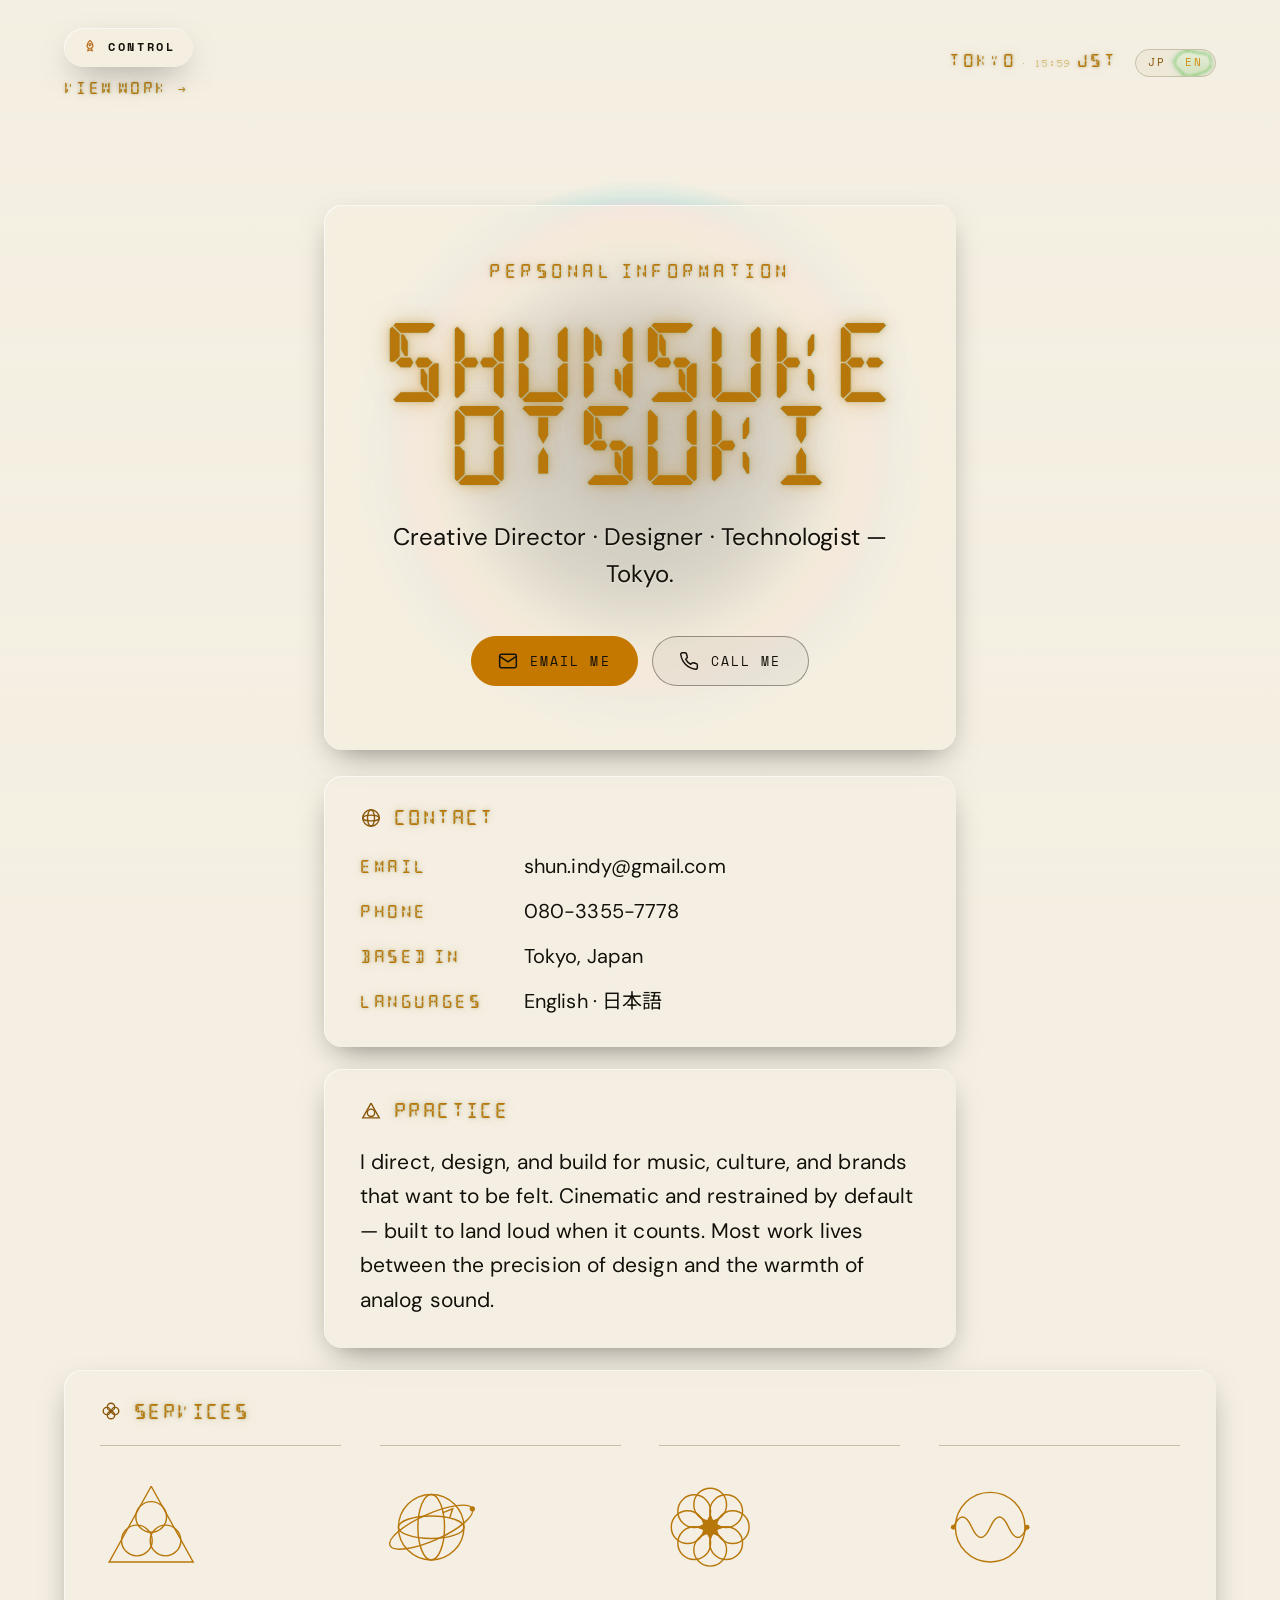
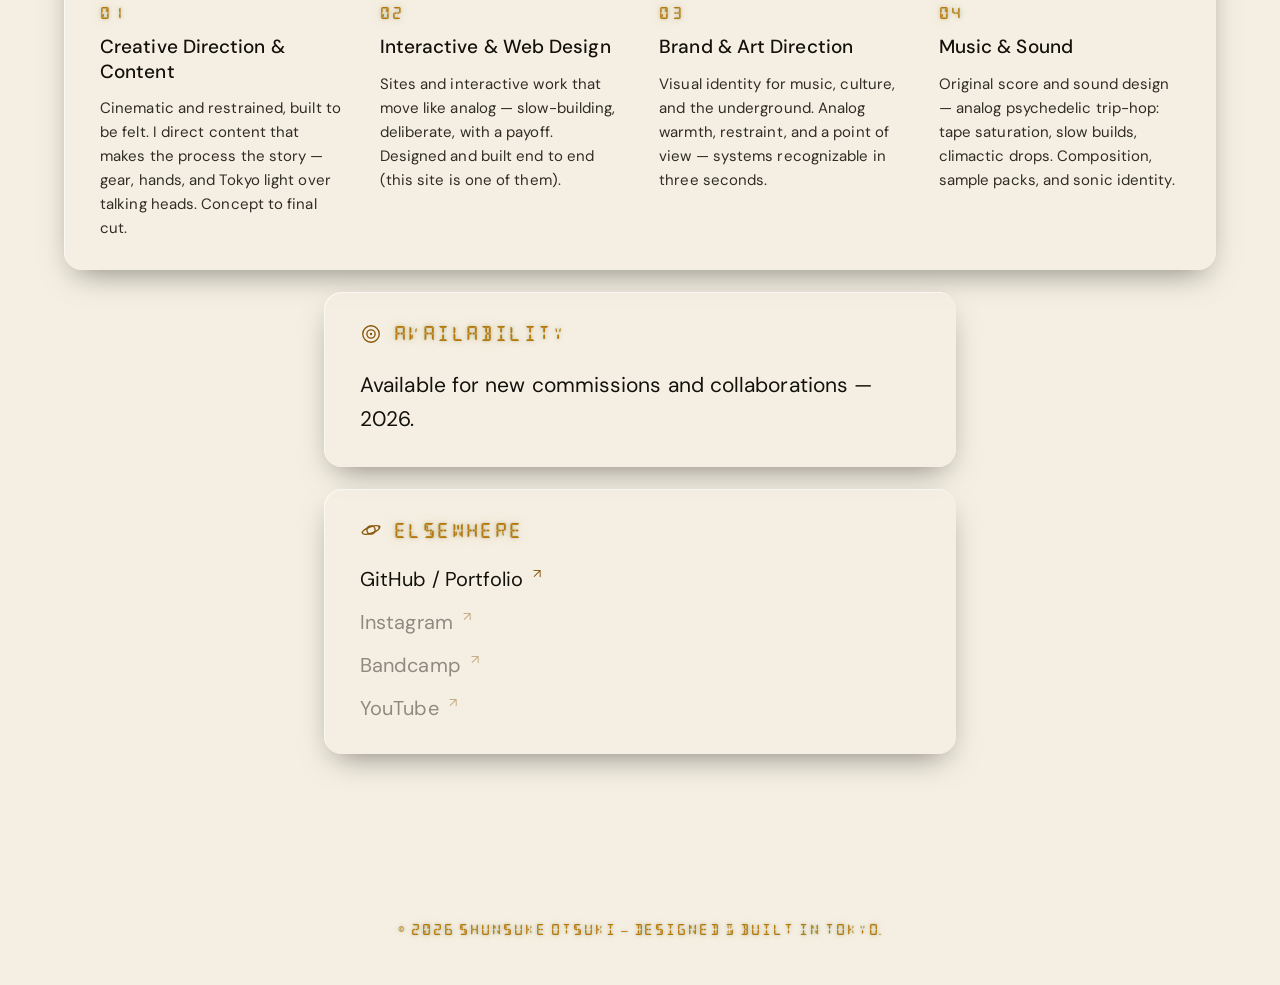
==== index.html @ 9e51c2c1 "Phase 2: CONTROL mode — spaceship cockpit at /control.html The CONTROL buttons go live. Home click w" ====
<!doctype html>
<html lang="en">
<head>
  <meta charset="utf-8" />
  <meta name="viewport" content="width=device-width, initial-scale=1, viewport-fit=cover" />
  <meta name="color-scheme" content="dark" />
  <title>Shunsuke Otsuki — Creative Director · Designer · Technologist</title>
  <meta name="description" content="Shunsuke Otsuki — Tokyo-based creative director, designer, technologist. Design, motion, and sound, made to feel analog." />

  <link rel="icon" href="data:image/svg+xml;utf8,<svg xmlns='http://www.w3.org/2000/svg' viewBox='0 0 32 32'><rect width='32' height='32' rx='6' fill='%230d0b07'/><circle cx='16' cy='16' r='6' fill='%23ffb01f'/></svg>" />
  <link rel="preconnect" href="https://fonts.googleapis.com" />
  <link rel="preconnect" href="https://fonts.gstatic.com" crossorigin />
  <link href="https://fonts.googleapis.com/css2?family=Archivo+Black&family=DM+Sans:wght@400;500&family=Noto+Sans+JP:wght@400;500;700&family=Space+Mono:wght@400;700&display=swap" rel="stylesheet" />

  <link rel="stylesheet" href="css/style.css?v=2026061203" />
  <link rel="stylesheet" href="css/info.css?v=2026061203" />

  <script>
    (function () {
      try {
        var saved = localStorage.getItem("portfolio-theme");
        var theme = saved || (window.matchMedia("(prefers-color-scheme: light)").matches ? "light" : "dark");
        document.documentElement.setAttribute("data-theme", theme);
      } catch (e) {
        document.documentElement.setAttribute("data-theme", "dark");
      }
    })();
  </script>
</head>
<body class="info-page">

  <!-- Looping background video. Muted + playsinline + autoplay so iOS
       Safari runs it. preload=metadata so the page paints fast and the
       video streams in. Dark/light scrim is applied via CSS overlay. -->
  <video class="info-bg-video" autoplay loop muted playsinline preload="metadata" aria-hidden="true">
    <source src="assets/video/hj-bg.mp4?v=20260610b" type="video/mp4" />
  </video>
  <div class="info-bg-scrim" aria-hidden="true"></div>
  <div class="info-bg-lens"  aria-hidden="true"></div>
  <div class="info-flash"    aria-hidden="true"></div>

  <a class="skip-link" href="#info-main">Skip to content</a>

  <header class="info-header">
    <div class="info-header__left">
      <a class="control-btn glass is-lit" href="control.html" id="control-launch" aria-label="Enter control mode">
        <svg class="control-btn__glyph" viewBox="0 0 24 24" fill="none" stroke="currentColor" stroke-width="1.6" stroke-linecap="round" stroke-linejoin="round" aria-hidden="true">
          <path d="M12 2c3 2.5 4.5 6 4.5 9.5L14 14h-4l-2.5-2.5C7.5 8 9 4.5 12 2Z"/>
          <circle cx="12" cy="8.5" r="1.6"/>
          <path d="M9.5 14l-1 4 3.5-2 3.5 2-1-4"/>
        </svg>
        <span class="control-btn__label">Control</span>
      </a>
      <a href="work.html" class="info-back" aria-label="View work">
        <span data-bind="infoWorkLabel">View Work</span>
        <span aria-hidden="true">→</span>
      </a>
    </div>
    <div class="info-header__right">
      <span class="info-meta"><span class="info-meta__city">TOKYO</span> · <time class="info-meta__clock jst-clock">—</time> JST</span>
      <div class="lang-toggle" role="group" aria-label="Switch site language" data-state="en">
        <span class="lang-toggle__indicator" aria-hidden="true"></span>
        <button type="button" class="lang-toggle__btn" data-lang="ja" aria-pressed="false">
          <span data-bind="langLabelJP">JP</span>
        </button>
        <button type="button" class="lang-toggle__btn" data-lang="en" aria-pressed="true">
          <span data-bind="langLabelEN">EN</span>
        </button>
      </div>
    </div>
  </header>

  <!-- Liquid SVG filter for the language toggle indicator (hidden, definition only). -->
  <svg class="svg-defs" aria-hidden="true" focusable="false" width="0" height="0">
    <defs>
      <filter id="liquid-toggle" x="-10%" y="-10%" width="120%" height="120%" color-interpolation-filters="sRGB">
        <feTurbulence type="fractalNoise" baseFrequency="0.05 0.05" numOctaves="1" seed="1" result="t" />
        <feGaussianBlur in="t" stdDeviation="2" result="bt" />
        <feDisplacementMap in="SourceGraphic" in2="bt" scale="14" xChannelSelector="R" yChannelSelector="B" result="d" />
        <feGaussianBlur in="d" stdDeviation="1.2" />
      </filter>
    </defs>
  </svg>

  <main id="info-main" class="info-main">

    <section class="info-hero glass is-lit">
      <p class="info-eyebrow" data-bind="infoEyebrow">Personal Information</p>
      <h1 class="info-name">Shunsuke Otsuki</h1>
      <p class="info-tagline" data-bind="infoTagline">Creative Director · Designer · Technologist — Tokyo.</p>

      <!-- Direct-action CTAs. mailto: opens default mail app, tel: opens
           the phone dialer on iOS/Android and FaceTime/Handoff on Mac. -->
      <div class="info-cta-row">
        <a class="info-cta info-cta--primary" href="mailto:shun.indy@gmail.com">
          <span class="info-cta__icon" aria-hidden="true">
            <svg viewBox="0 0 24 24" fill="none" stroke="currentColor" stroke-width="1.8" stroke-linecap="round" stroke-linejoin="round" width="20" height="20">
              <rect x="2" y="4" width="20" height="16" rx="2"/>
              <path d="m3 7 9 6 9-6"/>
            </svg>
          </span>
          <span class="info-cta__label" data-bind="infoEmailCta">Email Me</span>
        </a>
        <a class="info-cta info-cta--secondary" href="tel:+818033557778">
          <span class="info-cta__icon" aria-hidden="true">
            <svg viewBox="0 0 24 24" fill="none" stroke="currentColor" stroke-width="1.8" stroke-linecap="round" stroke-linejoin="round" width="20" height="20">
              <path d="M22 16.92v3a2 2 0 0 1-2.18 2 19.79 19.79 0 0 1-8.63-3.07 19.5 19.5 0 0 1-6-6 19.79 19.79 0 0 1-3.07-8.67A2 2 0 0 1 4.11 2h3a2 2 0 0 1 2 1.72 12.84 12.84 0 0 0 .7 2.81 2 2 0 0 1-.45 2.11L8.09 9.91a16 16 0 0 0 6 6l1.27-1.27a2 2 0 0 1 2.11-.45 12.84 12.84 0 0 0 2.81.7A2 2 0 0 1 22 16.92z"/>
            </svg>
          </span>
          <span class="info-cta__label" data-bind="infoCallCta">Call Me</span>
        </a>
      </div>
    </section>

    <section class="info-block info-block--contact glass--flat reveal">
      <p class="info-block__label">
        <svg class="mini-logo" viewBox="0 0 24 24" fill="none" stroke="currentColor" stroke-width="1.5" aria-hidden="true">
          <circle class="draw" style="--d:0" cx="12" cy="12" r="9" pathLength="1"/>
          <ellipse class="draw" style="--d:1" cx="12" cy="12" rx="3.8" ry="9" pathLength="1"/>
          <ellipse class="draw" style="--d:2" cx="12" cy="12" rx="9" ry="3.2" pathLength="1"/>
        </svg>
        <span data-bind="infoLabelContact">Contact</span>
      </p>
      <ul class="info-list">
        <li>
          <span class="info-list__key" data-bind="infoKeyEmail">Email</span>
          <a class="info-list__val info-list__val--link" href="mailto:shun.indy@gmail.com">shun.indy@gmail.com</a>
        </li>
        <li>
          <span class="info-list__key" data-bind="infoKeyPhone">Phone</span>
          <a class="info-list__val info-list__val--link" href="tel:+818033557778">080-3355-7778</a>
        </li>
        <li>
          <span class="info-list__key" data-bind="infoKeyBased">Based in</span>
          <span class="info-list__val" data-bind="infoValBased">Tokyo, Japan</span>
        </li>
        <li>
          <span class="info-list__key" data-bind="infoKeyLanguages">Languages</span>
          <span class="info-list__val" data-bind="infoValLanguages">English · 日本語</span>
        </li>
      </ul>
    </section>

    <section class="info-block glass--flat reveal">
      <p class="info-block__label">
        <svg class="mini-logo" viewBox="0 0 24 24" fill="none" stroke="currentColor" stroke-width="1.5" aria-hidden="true">
          <path class="draw" style="--d:0" d="M12 3.5 21 19.5 3 19.5 Z" pathLength="1"/>
          <circle class="draw" style="--d:1" cx="12" cy="14" r="4" pathLength="1"/>
        </svg>
        <span data-bind="infoLabelPractice">Practice</span>
      </p>
      <p class="info-prose" data-bind="infoPractice">
        I direct, design, and build for music, culture, and brands that want to be felt.
        Cinematic and restrained by default — built to land loud when it counts.
        Most work lives between the precision of design and the warmth of analog sound.
      </p>
    </section>

    <!-- Services — borndigital.be-style 4-up: each capability column carries
         a thin line-art logo that draws itself in on scroll, then keeps a
         slow ambient motion (transform-only, compositor cheap). -->
    <section class="info-block info-block--caps glass--flat reveal">
      <p class="info-block__label">
        <svg class="mini-logo" viewBox="0 0 24 24" fill="none" stroke="currentColor" stroke-width="1.5" aria-hidden="true">
          <circle class="draw" style="--d:0" cx="12" cy="7.5"  r="4" pathLength="1"/>
          <circle class="draw" style="--d:1" cx="16.5" cy="12" r="4" pathLength="1"/>
          <circle class="draw" style="--d:2" cx="12" cy="16.5" r="4" pathLength="1"/>
          <circle class="draw" style="--d:3" cx="7.5" cy="12"  r="4" pathLength="1"/>
        </svg>
        <span data-bind="infoLabelServices">Services</span>
      </p>

      <ul class="info-caps">

        <!-- 01 — Creative Direction & Content · "Strategy" mark:
             three overlapping circles inside a triangle -->
        <li class="info-cap reveal">
          <svg class="cap-logo" viewBox="0 0 100 100" fill="none" stroke="currentColor" stroke-width="1.4" aria-hidden="true">
            <g class="cap-logo__spin cap-logo__spin--cluster">
              <circle class="draw" style="--d:0" cx="50" cy="40" r="15" pathLength="1"/>
              <circle class="draw" style="--d:1" cx="36" cy="63" r="15" pathLength="1"/>
              <circle class="draw" style="--d:2" cx="64" cy="63" r="15" pathLength="1"/>
            </g>
            <path class="draw" style="--d:3" d="M50 10 91 84 9 84 Z" pathLength="1"/>
          </svg>
          <span class="info-cap__num">01</span>
          <h2 class="info-cap__title" data-cap="0" data-cap-field="title">Creative Direction &amp; Content</h2>
          <p class="info-cap__note" data-cap="0" data-cap-field="note">Cinematic and restrained, built to be felt. I direct content that makes the process the story — gear, hands, and Tokyo light over talking heads. Concept to final cut.</p>
        </li>

        <!-- 02 — Interactive & Web Design · "Technology" mark:
             wireframe globe with a tilted orbit + satellite dot -->
        <li class="info-cap reveal">
          <svg class="cap-logo" viewBox="0 0 100 100" fill="none" stroke="currentColor" stroke-width="1.4" aria-hidden="true">
            <circle  class="draw" style="--d:0" cx="50" cy="50" r="32" pathLength="1"/>
            <ellipse class="draw" style="--d:1" cx="50" cy="50" rx="13" ry="32" pathLength="1"/>
            <ellipse class="draw" style="--d:2" cx="50" cy="50" rx="32" ry="11" pathLength="1"/>
            <g class="cap-logo__spin cap-logo__spin--orbit">
              <ellipse class="draw" style="--d:3" cx="50" cy="50" rx="44" ry="13" transform="rotate(-24 50 50)" pathLength="1"/>
              <circle class="cap-logo__dot" cx="90.2" cy="32.1" r="2.6" fill="currentColor" stroke="none"/>
            </g>
            <path class="draw" style="--d:4" d="M61 36l10-4-3 9" pathLength="1"/>
          </svg>
          <span class="info-cap__num">02</span>
          <h2 class="info-cap__title" data-cap="1" data-cap-field="title">Interactive &amp; Web Design</h2>
          <p class="info-cap__note" data-cap="1" data-cap-field="note">Sites and interactive work that move like analog — slow-building, deliberate, with a payoff. Designed and built end to end (this site is one of them).</p>
        </li>

        <!-- 03 — Brand & Art Direction · "Design" mark:
             eight-circle flower with a filled eight-point star core -->
        <li class="info-cap reveal">
          <svg class="cap-logo" viewBox="0 0 100 100" fill="none" stroke="currentColor" stroke-width="1.4" aria-hidden="true">
            <circle class="draw" style="--d:0" cx="72"   cy="50"   r="16" pathLength="1"/>
            <circle class="draw" style="--d:1" cx="65.6" cy="65.6" r="16" pathLength="1"/>
            <circle class="draw" style="--d:2" cx="50"   cy="72"   r="16" pathLength="1"/>
            <circle class="draw" style="--d:3" cx="34.4" cy="65.6" r="16" pathLength="1"/>
            <circle class="draw" style="--d:4" cx="28"   cy="50"   r="16" pathLength="1"/>
            <circle class="draw" style="--d:5" cx="34.4" cy="34.4" r="16" pathLength="1"/>
            <circle class="draw" style="--d:6" cx="50"   cy="28"   r="16" pathLength="1"/>
            <circle class="draw" style="--d:7" cx="65.6" cy="34.4" r="16" pathLength="1"/>
            <g class="cap-logo__spin cap-logo__spin--star">
              <path class="cap-logo__star" fill="currentColor" stroke="none" d="M50 35 52.3 44.46 60.61 39.39 55.54 47.7 65 50 55.54 52.3 60.61 60.61 52.3 55.54 50 65 47.7 55.54 39.39 60.61 44.46 52.3 35 50 44.46 47.7 39.39 39.39 47.7 44.46 Z"/>
            </g>
          </svg>
          <span class="info-cap__num">03</span>
          <h2 class="info-cap__title" data-cap="2" data-cap-field="title">Brand &amp; Art Direction</h2>
          <p class="info-cap__note" data-cap="2" data-cap-field="note">Visual identity for music, culture, and the underground. Analog warmth, restraint, and a point of view — systems recognizable in three seconds.</p>
        </li>

        <!-- 04 — Music & Sound · companion mark in the same lineage:
             circle with a breathing sine wave through the middle -->
        <li class="info-cap reveal">
          <svg class="cap-logo" viewBox="0 0 100 100" fill="none" stroke="currentColor" stroke-width="1.4" aria-hidden="true">
            <circle class="draw" style="--d:0" cx="50" cy="50" r="34" pathLength="1"/>
            <g class="cap-logo__wave">
              <path class="draw" style="--d:1" d="M14 50q9-20 18 0t18 0 18 0 18 0" pathLength="1"/>
            </g>
            <circle class="cap-logo__dot" cx="14" cy="50" r="2.4" fill="currentColor" stroke="none"/>
            <circle class="cap-logo__dot" cx="86" cy="50" r="2.4" fill="currentColor" stroke="none"/>
          </svg>
          <span class="info-cap__num">04</span>
          <h2 class="info-cap__title" data-cap="3" data-cap-field="title">Music &amp; Sound</h2>
          <p class="info-cap__note" data-cap="3" data-cap-field="note">Original score and sound design — analog psychedelic trip-hop: tape saturation, slow builds, climactic drops. Composition, sample packs, and sonic identity.</p>
        </li>

      </ul>
    </section>

    <section class="info-block glass--flat reveal">
      <p class="info-block__label">
        <svg class="mini-logo" viewBox="0 0 24 24" fill="none" stroke="currentColor" stroke-width="1.5" aria-hidden="true">
          <circle class="draw" style="--d:0" cx="12" cy="12" r="9" pathLength="1"/>
          <circle class="draw" style="--d:1" cx="12" cy="12" r="4.5" pathLength="1"/>
          <circle cx="12" cy="12" r="1.3" fill="currentColor" stroke="none"/>
        </svg>
        <span data-bind="infoLabelAvailability">Availability</span>
      </p>
      <p class="info-prose" data-bind="infoAvailability">Available for new commissions and collaborations — 2026.</p>
    </section>

    <section class="info-block glass--flat reveal">
      <p class="info-block__label">
        <svg class="mini-logo" viewBox="0 0 24 24" fill="none" stroke="currentColor" stroke-width="1.5" aria-hidden="true">
          <circle class="draw" style="--d:0" cx="12" cy="12" r="4.5" pathLength="1"/>
          <ellipse class="draw" style="--d:1" cx="12" cy="12" rx="10" ry="3.5" transform="rotate(-20 12 12)" pathLength="1"/>
          <circle cx="21" cy="8.5" r="1.3" fill="currentColor" stroke="none"/>
        </svg>
        <span data-bind="infoLabelElsewhere">Elsewhere</span>
      </p>
      <ul class="info-links">
        <li><a href="https://shunindy9.github.io/lemon-king-library" target="_blank" rel="noopener noreferrer">GitHub / Portfolio</a></li>
        <li><a href="#" data-todo>Instagram</a></li>
        <li><a href="#" data-todo>Bandcamp</a></li>
        <li><a href="#" data-todo>YouTube</a></li>
      </ul>
    </section>

  </main>

  <footer class="info-footer">
    <p>© <span id="info-year">—</span> Shunsuke Otsuki — <span data-bind="credit">Designed &amp; built in Tokyo.</span></p>
  </footer>

  <script defer src="js/config.js?v=2026061203"></script>
  <script defer src="js/info.js?v=2026061203"></script>
</body>
</html>
---- css/style.css ----
/* ===========================================================================
 * Tokyo Analog — portfolio
 * Restraint is the flex. Warm, cinematic, quiet — alive in one place.
 * ======================================================================== */

/* ---------- Self-hosted display face ---------- */
/* Teleindicadores 1 — Spanish regional-train LED destination-board font
 * (5x7 dot matrix, public domain). Used only on the "board" UI layer:
 * clock, section indices, TOKYO/JST tags, scroll cue, footer monos.
 * `unicode-range` restricts it to Latin-1 so per-glyph fallback to Noto
 * Sans JP fires automatically on any Japanese character. */
@font-face {
  font-family: "Teleindicadores";
  src: url("../assets/fonts/Teleindicadores1.woff2") format("woff2"),
       url("../assets/fonts/Teleindicadores1.ttf")   format("truetype");
  font-weight: 400;
  font-style: normal;
  font-display: swap;
  unicode-range: U+0020-007E, U+00A0-00FF;
}

/* ---------- Tokens ---------- */
:root {
  --bg:        #0d0b07;
  --panel:     #16130c;
  --panel-2:   #1d190f;
  --hairline:  #2c2718;

  --text:      #efe6cf;
  --muted:     #8c8266;
  --muted-2:   #6c6450;

  /* Neon palette — repurposed warm tokens for the neon spectrum.
     The dark theme is the default; :root[data-theme="light"] below overrides
     the surface/text tokens. The neon accents stay the brand across themes. */
  --amber:     #39ff14;   /* neon green   (primary accent) */
  --burnt:     #00f0ff;   /* neon cyan    (RGB partner)    */
  --lemon:     #ff14d4;   /* neon magenta (RGB partner)    */
  --neon-red:  #ff003c;
  --green:     #39ff14;   /* status dot */

  --accent:        var(--amber);
  --accent-glow-1: rgba( 57, 255,  20, 0.75);   /* green */
  --accent-glow-2: rgba(  0, 240, 255, 0.45);   /* cyan  */
  --accent-glow-3: rgba(255,  20, 212, 0.35);   /* magenta */

  /* Sodium-vapor amber — the "quiet and loud" signature. Tokyo streetlight
   * at 3am. Used sparingly: JST clock, link hover, the single hero loud beat. */
  --accent-amber:      #ffb01f;
  --accent-amber-glow: rgba(255, 176, 31, 0.55);

  --font-display: "Archivo Black", "Noto Sans JP", "Helvetica Neue", Arial, sans-serif;
  --font-mono:    "Space Mono", ui-monospace, SFMono-Regular, Menlo, monospace;
  --font-body:    "DM Sans", "Noto Sans JP", -apple-system, BlinkMacSystemFont, "Segoe UI", sans-serif;
  --font-jp:      "Noto Sans JP", "Hiragino Kaku Gothic ProN", "Yu Gothic", sans-serif;

  /* LED-board font + idle (dim) palette. The "always-off" LED state. */
  --font-board:    "Teleindicadores", "Space Mono", "Noto Sans JP", ui-monospace, monospace;
  --board-dim:      rgba(239, 230, 207, 0.62);   /* --text @ ~62% — visible LED-off */
  --board-dim-glow: rgba(239, 230, 207, 0.28);

  --measure: 60ch;
  --pad-x: clamp(24px, 5.4vw, 64px);
  --pad-y: clamp(88px, 13vw, 176px);

  --ease-out:  cubic-bezier(0.2, 0.7, 0.1, 1);
  --ease-soft: cubic-bezier(0.33, 1, 0.68, 1);
  /* Anime snap — overshoot/bounce for the cockpit deck + control button. */
  --ease-snap: cubic-bezier(0.34, 1.56, 0.64, 1);

  /* ----- Analog Liquid Glass design language (Phase 1 upgrade) -----
   * Legibility-first: the tint alpha is the contrast guarantee; blur and
   * highlights are mood. Tune --glass-tint alpha 0.30–0.55 if a video
   * frame ever defeats the contrast target. */
  --ink:        #F2F5F8;                    /* off-white body copy        */
  --neo-amber:  #FFB35C;                    /* warm analog-bulb halo      */
  --neo-cyan:   #4FD6E0;                    /* CRT rim light              */
  --space:      #0A0E14;                    /* deep-space surface         */
  --glass-blur:      18px;
  --glass-tint:      rgba(8, 12, 18, 0.40);
  --glass-tint-flat: rgba(8, 12, 18, 0.55); /* no-blur fallback variant   */
  --glass-radius:    18px;
  --glass-highlight: rgba(255, 255, 255, 0.12);
}

/* ===========================================================================
 * LIGHT THEME — applied when <html data-theme="light">. The accent + neon
 * tokens stay; only surface, text, and hairline shift so the brand persists.
 * A deeper, more saturated green is swapped in for the CTA on light surfaces.
 * ======================================================================== */
:root[data-theme="light"] {
  --bg:        #f4efe2;
  --panel:     #ece6d5;
  --panel-2:   #e1dac5;
  --hairline:  #c7bfa6;

  --text:      #14110a;
  --muted:     #6a624d;
  --muted-2:   #8a8268;

  --green:     #1fa800;        /* status dot — deeper green on light */
  --accent:    #1fa800;        /* deeper accent for legibility       */
  --amber:     #1fa800;
  --burnt:     #00a8b8;
  --lemon:     #c01494;

  --accent-glow-1: rgba( 31, 168,   0, 0.55);
  --accent-glow-2: rgba(  0, 168, 184, 0.30);
  --accent-glow-3: rgba(192,  20, 148, 0.22);

  --accent-amber:      #c47800;        /* deeper amber for AA on cream */
  --accent-amber-glow: rgba(196, 120, 0, 0.40);

  /* Inked-board idle for light theme — dark glyphs on cream. */
  --board-dim:      rgba(20, 17, 10, 0.72);
  --board-dim-glow: rgba(20, 17, 10, 0.30);

  /* Liquid glass on cream — bright tint, ink text. */
  --ink:             #14110a;
  --neo-amber:       #b86a14;
  --neo-cyan:        #0d7e8a;
  --glass-tint:      rgba(244, 239, 226, 0.55);
  --glass-tint-flat: rgba(244, 239, 226, 0.72);
  --glass-highlight: rgba(255, 255, 255, 0.55);
}
:root[data-theme="light"] body { color-scheme: light; }

/* ===========================================================================
 * JAPANESE TYPOGRAPHY — tuned independently from the Latin stack.
 * Japanese benefits from more breathing room (line-height 1.7+) and a
 * slightly wider letter-spacing than DM Sans wants. Display kept tight.
 * ======================================================================== */
:lang(ja) {
  font-family: var(--font-jp);
  line-height: 1.75;
  letter-spacing: 0.02em;
  font-feature-settings: "palt" 1;  /* proportional kana so punctuation sits naturally */
}
:lang(ja) .hero__name,
:lang(ja) .section__title {
  font-family: var(--font-jp);
  font-weight: 700;
  letter-spacing: 0.01em;
  line-height: 1.15;
}
:lang(ja) .eyebrow,
:lang(ja) .nav-label,
:lang(ja) .hero__role {
  letter-spacing: 0.08em;  /* easier on uppercase JP; less than the Latin 0.18em */
}
:lang(ja) .hero__bio { max-width: 24ch; }
:lang(ja) .about__text,
:lang(ja) .contact__intro { line-height: 1.85; }

/* ---------- Reset ---------- */
*, *::before, *::after { box-sizing: border-box; }
html, body { margin: 0; padding: 0; }
html { -webkit-text-size-adjust: 100%; }
img, canvas, svg, video { display: block; max-width: 100%; }
button { font: inherit; background: none; border: 0; color: inherit; cursor: pointer; }
a { color: inherit; text-decoration: none; }
ul { margin: 0; padding: 0; list-style: none; }

/* Background moves to <html> so the fixed shader sits in front of it but
 * behind body content. Body itself is transparent — the shader is the page
 * background everywhere now, with section-level overlays for legibility. */
html { background: var(--bg); }
body {
  background: transparent;
  color: var(--text);
  font-family: var(--font-body);
  font-size: clamp(15px, 1.05vw + 11px, 17px);
  line-height: 1.55;
  font-weight: 400;
  letter-spacing: 0.005em;
  -webkit-font-smoothing: antialiased;
  -moz-osx-font-smoothing: grayscale;
  min-height: 100vh;
  overflow-x: hidden;
}

/* Lenis ----------------------------------------------------------- */
html.lenis, html.lenis body { height: auto; }
.lenis.lenis-smooth { scroll-behavior: auto !important; }
.lenis.lenis-smooth [data-lenis-prevent] { overscroll-behavior: contain; }
.lenis.lenis-stopped { overflow: clip; }
.lenis.lenis-scrolling iframe { pointer-events: none; }

/* ---------- A11y ---------- */
.skip-link {
  position: absolute;
  left: -9999px;
  top: 0;
  background: var(--accent);
  color: var(--bg);
  padding: 10px 14px;
  font-family: var(--font-mono);
  font-size: 13px;
  z-index: 100;
}
.skip-link:focus { left: 12px; top: 12px; }

:focus-visible {
  outline: 2px solid var(--accent);
  outline-offset: 3px;
  border-radius: 2px;
}

/* ---------- Mask reveal primitive ---------- */
.mask {
  display: inline-block;
  overflow: hidden;
  vertical-align: bottom;
  line-height: 1;
}
.hero__name.mask,
.hero__role.mask,
.hero__bio.mask,
.eyebrow.mask {
  display: block;
}
.mask__inner {
  display: inline-block;
  will-change: transform;
}
body.is-loading .mask__inner { transform: translateY(110%); }

/* ---------- Header / Nav ---------- */
.site-header {
  position: fixed;
  inset: 0 0 auto 0;
  display: flex;
  align-items: center;
  justify-content: space-between;
  padding: 18px var(--pad-x);
  z-index: 20;
  background: linear-gradient(180deg, rgba(13,11,7,0.78), rgba(13,11,7,0));
  backdrop-filter: blur(8px);
  -webkit-backdrop-filter: blur(8px);
}
.site-header__left {
  display: flex;
  align-items: center;
  gap: 18px;
}
.site-mark {
  font-family: var(--font-mono);
  font-size: 13px;
  letter-spacing: 0.08em;
  color: var(--text);
  text-transform: uppercase;
  max-width: 22ch;
  overflow: hidden;
  text-overflow: ellipsis;
  white-space: nowrap;
}
@media (max-width: 520px) {
  .site-mark { display: none; }
  .site-header__left { gap: 0; }
}

/* Status pill ----------------------------------- */
.status {
  display: inline-flex;
  align-items: center;
  gap: 8px;
  font-family: var(--font-mono);
  font-size: 11px;
  letter-spacing: 0.18em;
  color: var(--muted);
  text-transform: uppercase;
}
.status[hidden] { display: none; }
.status__dot {
  width: 8px;
  height: 8px;
  border-radius: 50%;
  background: var(--green);
  position: relative;
  box-shadow: 0 0 6px rgba(57, 255, 20, 0.85);
  animation: statusPulse 2200ms var(--ease-soft) infinite;
}
@keyframes statusPulse {
  0%   { box-shadow: 0 0 6px 0 rgba(57, 255, 20, 0.55); }
  70%  { box-shadow: 0 0 6px 12px rgba(57, 255, 20, 0); }
  100% { box-shadow: 0 0 6px 0 rgba(57, 255, 20, 0); }
}
@media (max-width: 720px) {
  .status__label { display: none; }
}

/* Nav ------------------------------------------- */
.site-nav {
  display: flex;
  gap: clamp(16px, 2.8vw, 32px);
  align-items: center;
}
.site-nav a {
  position: relative;
  display: inline-flex;
  align-items: baseline;
  gap: 6px;
  font-family: var(--font-mono);
  font-size: 13px;
  letter-spacing: 0.08em;
  color: var(--muted);
  text-transform: uppercase;
  transition: color 240ms var(--ease-out);
  padding-bottom: 2px;
  white-space: nowrap;
}
.site-nav .nav-label { white-space: nowrap; }
@media (max-width: 640px) {
  .site-nav { gap: 10px; }
  .site-nav .nav-idx { display: none; }
  .site-nav a { font-size: 11.5px; letter-spacing: 0.06em; }
  .site-nav .nav-cta { padding: 6px 10px; }
}
.site-nav a .nav-idx {
  /* font-size, color, font-family owned by the board-text block (end of file). */
  transform: translateY(-3px);
  transition: color 240ms var(--ease-out);
}
.site-nav a:not(.nav-cta)::after {
  content: "";
  position: absolute;
  left: 0; right: 0; bottom: -2px;
  height: 1px;
  background: currentColor;
  transform: scaleX(0);
  transform-origin: left;
  transition: transform 420ms var(--ease-soft);
}
.site-nav a:not(.nav-cta):hover::after,
.site-nav a:not(.nav-cta):focus-visible::after { transform: scaleX(1); }
.site-nav a:hover,
.site-nav a:focus-visible { color: var(--text); }
/* nav-idx hover color owned by the board-text RGB cycle (see end of file). */
.site-nav .nav-cta {
  color: var(--text);
  padding: 8px 14px 8px 14px;
  border: 1px solid var(--hairline);
  border-radius: 999px;
  transition: border-color 240ms var(--ease-out), color 240ms var(--ease-out), background 240ms var(--ease-out);
  will-change: transform;
}
.site-nav .nav-cta:hover,
.site-nav .nav-cta:focus-visible {
  border-color: var(--accent);
  color: var(--accent);
}

/* ---------- Eyebrow label ---------- */
.eyebrow {
  font-family: var(--font-mono);
  font-size: 12px;
  letter-spacing: 0.18em;
  text-transform: uppercase;
  color: var(--muted);
  margin: 0 0 22px;
}

/* ---------- Shader background host (always fixed, body-level) ---------- */
.hero__visual-host {
  position: fixed;
  inset: 0;
  z-index: -1;
  pointer-events: none;
}
.hero__visual-host .hero__visual {
  position: absolute;
  inset: 0;
  z-index: 0;
}
.hero__visual-host canvas {
  width: 100%;
  height: 100%;
}

/* Section overlays for legibility over the live shader.
 * Hero stays transparent (shader is the hero atmosphere). Other sections get
 * a tinted semi-transparent veil so text stays readable. */
#capabilities,
#about,
#contact {
  background: rgba(13, 11, 7, 0.78);
  /* backdrop-filter blur removed — at 2px it was invisible behind a
   * 0.72-alpha veil but was triggering three full-viewport blur passes
   * in diagonal mode (all four panels coexist). Bumped alpha to 0.78
   * to compensate for the lost softening. */
}
.site-footer {
  background: rgba(13, 11, 7, 0.92);
  backdrop-filter: blur(3px);
  -webkit-backdrop-filter: blur(3px);
}
:root[data-theme="light"] #capabilities,
:root[data-theme="light"] #about,
:root[data-theme="light"] #contact {
  background: rgba(244, 239, 226, 0.80);
}
:root[data-theme="light"] .site-footer {
  background: rgba(244, 239, 226, 0.92);
}

/* ---------- HERO ---------- */
.hero {
  position: relative;
  min-height: 100svh;
  min-height: 100vh;
  display: flex;
  align-items: center;
  justify-content: center;
  padding: 0 var(--pad-x);
  overflow: hidden;
  isolation: isolate;
}

.hero__visual {
  position: absolute;
  inset: 0;
  z-index: -1;
}
.hero__visual canvas {
  width: 100%;
  height: 100%;
  display: block;
}

/* .hero__grain removed — body-level .page-grain covers the same area
 * and stacking two grain overlays was double work for no visual gain. */
.hero__grain { display: none; }

.hero__vignette {
  position: absolute;
  inset: 0;
  pointer-events: none;
  background:
    radial-gradient(120% 80% at 50% 38%, transparent 36%, rgba(8,8,10,0.68) 100%),
    linear-gradient(180deg, rgba(13,11,7,0.0) 55%, rgba(13,11,7,0.95) 100%);
}

.hero__inner {
  position: relative;
  z-index: 1;
  max-width: 920px;
  width: 100%;
  margin: 0 auto;
  /* Slight optical compensation — proper-noun headlines in Archivo Black
   * read heavier on the right (k, i ascenders + descenders); a small
   * left nudge re-centers the apparent visual weight. */
  padding: 132px 1.5ch 96px 0;
  text-align: center;
  will-change: transform;
}
.hero__name {
  font-family: var(--font-display);
  font-weight: 400;
  font-size: clamp(44px, 8.4vw, 120px);
  line-height: 0.92;
  letter-spacing: -0.03em;
  margin: 0 0 22px;
  color: var(--text);
}
.hero__role {
  font-family: var(--font-mono);
  font-size: clamp(12px, 1.1vw + 8px, 15px);
  letter-spacing: 0.18em;
  text-transform: uppercase;
  color: var(--accent);
  margin: 0 0 36px;
  text-shadow:
    0 0 6px rgba(57, 255, 20, 0.55),
    0 0 14px rgba(0, 240, 255, 0.25);
}
.hero__bio {
  font-family: var(--font-body);
  font-size: clamp(20px, 1.6vw + 12px, 28px);
  line-height: 1.35;
  color: var(--text);
  max-width: 30ch;
  margin: 0 auto;
  font-weight: 400;
  letter-spacing: -0.005em;
}

.scroll-cue {
  position: absolute;
  left: 50%;
  bottom: 36px;
  transform: translateX(-50%);
  display: flex;
  flex-direction: column;
  align-items: center;
  gap: 10px;
  color: var(--muted);
  z-index: 1;
}
.scroll-cue__label {
  font-family: var(--font-mono);
  font-size: 11px;
  letter-spacing: 0.24em;
  text-transform: uppercase;
}
.scroll-cue__line {
  width: 1px;
  height: 48px;
  background: linear-gradient(180deg, var(--muted), transparent);
  position: relative;
  overflow: hidden;
}
.scroll-cue__line::after {
  content: "";
  position: absolute;
  inset: 0;
  background: linear-gradient(180deg, var(--accent), transparent);
  transform: translateY(-100%);
  animation: cueDrop 2200ms var(--ease-out) infinite;
}
@keyframes cueDrop {
  0%   { transform: translateY(-100%); }
  60%  { transform: translateY(100%); }
  100% { transform: translateY(100%); }
}

/* Hero meta — bottom-right editorial detail. */
.hero__meta {
  position: absolute;
  bottom: 32px;
  right: var(--pad-x);
  display: flex;
  flex-direction: column;
  align-items: flex-end;
  gap: 4px;
  font-family: var(--font-mono);
  font-size: 11px;
  letter-spacing: 0.18em;
  color: var(--muted-2);
  text-transform: uppercase;
  z-index: 1;
}
.hero__meta-line { white-space: nowrap; }
.jst-clock {
  font-variant-numeric: tabular-nums;
  color: var(--accent-amber);
  text-shadow: 0 0 8px var(--accent-amber-glow);
}
@media (max-width: 640px) {
  .hero__meta {
    right: auto;
    left: var(--pad-x);
    bottom: 100px;
    align-items: flex-start;
  }
  .scroll-cue { bottom: 30px; }
}

/* ---------- Sections (shared) ---------- */
.section {
  padding: var(--pad-y) var(--pad-x);
  position: relative;
}
.section + .section { border-top: 1px solid var(--hairline); }
.section__inner {
  max-width: 1180px;
  margin: 0 auto;
}
.section__title {
  font-family: var(--font-display);
  font-weight: 400;
  font-size: clamp(32px, 4.6vw, 60px);
  line-height: 1.04;
  letter-spacing: -0.015em;
  color: var(--text);
  margin: 0 0 52px;
  max-width: 18ch;
}
.section__title .mask { display: block; }

/* ---------- Capabilities ---------- */
.cap-grid {
  display: grid;
  grid-template-columns: 1fr;
  gap: 1px;
  background: var(--hairline);
  border-top: 1px solid var(--hairline);
  border-bottom: 1px solid var(--hairline);
}
@media (min-width: 720px) {
  .cap-grid { grid-template-columns: repeat(2, 1fr); }
}
.cap-grid__item {
  position: relative;
  background: var(--bg);
  padding: 36px 32px 32px;
  display: flex;
  flex-direction: column;
  gap: 8px;
  overflow: hidden;
  transition: background 420ms var(--ease-soft);
}
.cap-grid__item::before { /* accent top line */
  content: "";
  position: absolute;
  left: 0; top: 0;
  height: 1px;
  width: 100%;
  background: var(--accent);
  transform: scaleX(0);
  transform-origin: left;
  transition: transform 540ms var(--ease-soft);
}
.cap-grid__item:hover {
  background: var(--panel);
}
.cap-grid__item:hover::before { transform: scaleX(1); }
.cap-grid__num {
  font-family: var(--font-mono);
  font-size: 11px;
  letter-spacing: 0.2em;
  color: var(--muted-2);
  transition: color 320ms var(--ease-out), transform 420ms var(--ease-soft);
}
.cap-grid__item:hover .cap-grid__num {
  /* color owned by the board-text RGB cycle (see end of file). */
  transform: translateY(-2px);
}
.cap-grid__row {
  display: flex;
  align-items: baseline;
  justify-content: space-between;
  gap: 18px;
  margin: 6px 0 2px;
}
.cap-grid__title {
  font-family: var(--font-display);
  font-weight: 400;
  font-size: clamp(22px, 2.6vw, 30px);
  line-height: 1.06;
  letter-spacing: -0.01em;
  color: var(--text);
  margin: 0;
}
.cap-grid__arrow {
  font-family: var(--font-body);
  font-size: 22px;
  color: var(--accent);
  opacity: 0;
  transform: translate(-6px, 4px);
  transition: opacity 420ms var(--ease-soft), transform 480ms var(--ease-soft);
}
.cap-grid__item:hover .cap-grid__arrow {
  opacity: 1;
  transform: translate(0, 0);
}
.cap-grid__note {
  font-size: 15px;
  color: var(--muted);
  max-width: 36ch;
  margin: 0;
}
.cap-grid__detail {
  font-family: var(--font-mono);
  font-size: 12px;
  letter-spacing: 0.06em;
  color: var(--muted-2);
  margin: 14px 0 0;
  max-height: 0;
  opacity: 0;
  overflow: hidden;
  transition: max-height 520ms var(--ease-soft), opacity 380ms var(--ease-soft), margin 520ms var(--ease-soft);
}
.cap-grid__item:hover .cap-grid__detail {
  max-height: 60px;
  opacity: 1;
}

/* ---------- About ---------- */
.about__inner {
  display: grid;
  grid-template-columns: 1fr;
  gap: 48px;
  align-items: start;
}
@media (min-width: 880px) {
  .about__inner { grid-template-columns: 5fr 7fr; gap: 72px; }
}
.about__media {
  position: relative;
  aspect-ratio: 4 / 5;
  background:
    linear-gradient(135deg, var(--panel-2), var(--panel)),
    var(--panel);
  border: 1px solid var(--hairline);
  overflow: hidden;
}
.about__media::after {
  content: "Portrait";
  position: absolute;
  bottom: 14px;
  left: 14px;
  font-family: var(--font-mono);
  font-size: 11px;
  letter-spacing: 0.2em;
  text-transform: uppercase;
  color: var(--muted);
}
.about__media img {
  width: 100%;
  height: 100%;
  object-fit: cover;
}
.about__media:has(img)::after { display: none; }
.about__text {
  font-size: clamp(18px, 1.2vw + 10px, 21px);
  line-height: 1.6;
  color: var(--text);
  max-width: var(--measure);
  margin: 0;
}

/* ---------- Contact ---------- */
.contact__inner { text-align: left; }
.contact__intro {
  font-size: clamp(17px, 1.0vw + 10px, 19px);
  line-height: 1.6;
  color: var(--text);
  max-width: var(--measure);
  margin: 0 0 28px;
}
.cta {
  display: inline-flex;
  align-items: center;
  gap: 12px;
  padding: 20px 30px;
  background: var(--accent);
  color: #001a05;
  font-family: var(--font-mono);
  font-weight: 700;
  font-size: 14px;
  letter-spacing: 0.14em;
  text-transform: uppercase;
  border-radius: 999px;
  transition: background 280ms var(--ease-out), box-shadow 280ms var(--ease-out);
  will-change: transform;
  box-shadow:
    0 0 14px var(--accent-glow-1),
    0 0 28px var(--accent-glow-2),
    0 0 48px var(--accent-glow-3);
}
.cta::after {
  content: "↗";
  font-family: var(--font-body);
  font-size: 18px;
}
.cta:hover {
  background: #5cff3e;
  box-shadow:
    0 0 18px var(--accent-glow-1),
    0 0 38px var(--accent-glow-2),
    0 0 64px var(--accent-glow-3);
}

.link-row {
  display: flex;
  flex-wrap: wrap;
  gap: 18px 32px;
  margin-top: 64px;
  padding-top: 32px;
  border-top: 1px solid var(--hairline);
}
.link-row a {
  position: relative;
  font-family: var(--font-mono);
  font-size: 13px;
  letter-spacing: 0.1em;
  text-transform: uppercase;
  color: var(--muted);
  display: inline-flex;
  align-items: center;
  gap: 8px;
  transition: color 240ms var(--ease-out);
}
.link-row a::after {
  content: "→";
  transition: transform 240ms var(--ease-out);
}
.link-row a:hover,
.link-row a:focus-visible {
  color: var(--accent-amber);
  text-shadow: 0 0 12px var(--accent-amber-glow);
}
.link-row a:hover::after { transform: translateX(4px); }

/* ---------- Footer ---------- */
.site-footer {
  padding: 64px var(--pad-x) 32px;
  border-top: 1px solid var(--hairline);
  overflow: hidden;
}
.site-footer__top {
  max-width: 1180px;
  margin: 0 auto;
  display: flex;
  flex-wrap: wrap;
  align-items: center;
  justify-content: space-between;
  gap: 24px;
  padding-bottom: 40px;
}
.site-footer__email {
  font-family: var(--font-display);
  font-size: clamp(22px, 2.6vw, 32px);
  color: var(--text);
  letter-spacing: -0.01em;
}
.site-footer__email:hover { color: var(--accent); }
.back-to-top {
  display: inline-flex;
  align-items: center;
  gap: 10px;
  font-family: var(--font-mono);
  font-size: 12px;
  letter-spacing: 0.18em;
  text-transform: uppercase;
  color: var(--muted);
  padding: 10px 16px;
  border: 1px solid var(--hairline);
  border-radius: 999px;
  transition: color 240ms var(--ease-out), border-color 240ms var(--ease-out);
}
.back-to-top:hover {
  color: var(--text);
  border-color: var(--muted);
}
.back-to-top__arrow {
  display: inline-block;
  transition: transform 320ms var(--ease-soft);
}
.back-to-top:hover .back-to-top__arrow { transform: translateY(-3px); }

/* The repeated wordmark band — quiet closing beat. */
.site-footer__wordmark {
  font-family: var(--font-display);
  font-size: clamp(72px, 18vw, 220px);
  line-height: 0.85;
  letter-spacing: -0.04em;
  color: transparent;
  -webkit-text-stroke: 1px var(--hairline);
  text-align: center;
  margin: 24px 0 32px;
  white-space: nowrap;
  overflow: hidden;
  user-select: none;
}
.site-footer__meta {
  max-width: 1180px;
  margin: 0 auto;
  display: flex;
  flex-wrap: wrap;
  justify-content: space-between;
  gap: 12px 32px;
  padding-top: 24px;
  border-top: 1px solid var(--hairline);
}
.site-footer__credit,
.site-footer__clock,
.site-footer__year {
  font-family: var(--font-mono);
  font-size: 12px;
  letter-spacing: 0.14em;
  color: var(--muted);
  text-transform: uppercase;
  margin: 0;
}

/* ---------- Pulse-beam wrapper (CTA + Back-to-top) ---------- */
.pulse-beam {
  position: relative;
  display: inline-block;
  padding: 8px;
  isolation: isolate;
}
.pulse-beam__svg {
  position: absolute;
  inset: 0;
  width: 100%;
  height: 100%;
  pointer-events: none;
  overflow: visible;
  z-index: 0;
}
.pulse-beam > .cta,
.pulse-beam > .back-to-top {
  position: relative;
  z-index: 1;
}
.pulse-beam__pulse {
  /* Single drop-shadow chain — was 4 stacked drop-shadow() filter passes
   * running every frame on each pulse-beam SVG path. The brand RGB
   * still reads through the gradient stops in the path itself; the
   * single green halo is enough for the neon hint. */
  filter: drop-shadow(0 0 8px rgba( 57, 255,  20, 0.85));
  will-change: stroke-dashoffset;
}

/* ---------- Hero name char dispersion ---------- */
.hero__name {
  cursor: pointer;
  user-select: none;
}
.hero__name .mask__inner {
  white-space: nowrap; /* prevent per-char wrapping introduced by inline-block spans */
}
.hero__name .char {
  display: inline-block;
  transform: translate(0, 0) rotate(0);
  transition: transform 0.75s cubic-bezier(0.33, 1, 0.68, 1);
  will-change: transform;
}
.hero__name.is-dispersed .char {
  transform: translate(var(--cx, 0), var(--cy, 0)) rotate(var(--cr, 0));
  z-index: 1;
}

/* ---------- JP / EN language toggle ---------- */
.lang-toggle {
  position: relative;
  display: inline-flex;
  align-items: center;
  height: 28px;
  padding: 2px;
  margin-left: clamp(8px, 1.6vw, 18px);
  border-radius: 999px;
  border: 1px solid var(--hairline);
  background: rgba(22, 19, 12, 0.55);
  backdrop-filter: blur(8px);
  -webkit-backdrop-filter: blur(8px);
  font-family: var(--font-mono);
  isolation: isolate;
  overflow: hidden;
}
.lang-toggle__indicator {
  position: absolute;
  top: 2px;
  left: 2px;
  width: calc(50% - 2px);
  height: calc(100% - 4px);
  background:
    linear-gradient(180deg, rgba(255, 255, 255, 0.08), rgba(255, 255, 255, 0.02)),
    rgba(57, 255, 20, 0.14);
  border: 1px solid rgba(57, 255, 20, 0.6);
  border-radius: 999px;
  filter: url("#liquid-toggle");
  transition: transform 460ms cubic-bezier(0.16, 1, 0.3, 1);
  z-index: 0;
  box-shadow:
    0 0 8px rgba(57, 255, 20, 0.45),
    0 0 14px rgba(0, 240, 255, 0.22);
}
.lang-toggle[data-state="en"] .lang-toggle__indicator { transform: translateX(100%); }
.lang-toggle[data-state="ja"] .lang-toggle__indicator { transform: translateX(0); }
.lang-toggle__btn {
  position: relative;
  z-index: 1;
  display: inline-flex;
  align-items: center;
  justify-content: center;
  min-width: 30px;
  height: 100%;
  padding: 0 10px;
  font-size: 11px;
  letter-spacing: 0.16em;
  text-transform: uppercase;
  color: var(--muted);
  border-radius: 999px;
  cursor: pointer;
  transition: color 240ms var(--ease-out);
}
.lang-toggle[data-state="en"] .lang-toggle__btn[data-lang="en"],
.lang-toggle[data-state="ja"] .lang-toggle__btn[data-lang="ja"] { color: var(--text); }
.lang-toggle__btn:focus-visible {
  outline: 2px solid var(--accent);
  outline-offset: 2px;
}
@media (max-width: 520px) {
  .lang-toggle { height: 26px; }
  .lang-toggle__btn { min-width: 26px; padding: 0 8px; font-size: 10.5px; }
}

/* ---------- Glitch translate effect ---------- */
.glitching {
  position: relative;
  text-shadow:
    1.5px 0 0 rgba(255, 60, 90, 0.85),
   -1.5px 0 0 rgba(80, 230, 255, 0.85),
    0 0 12px rgba(255, 255, 255, 0.18);
  animation: glitch-jitter 110ms steps(2, jump-end) infinite;
  font-variant-numeric: tabular-nums;
}
@keyframes glitch-jitter {
  0%   { transform: translate(0, 0); }
  20%  { transform: translate(-1px, 1px); }
  40%  { transform: translate(2px, -1px); }
  60%  { transform: translate(-2px, 0); }
  80%  { transform: translate(1px, 1px); }
  100% { transform: translate(0, 0); }
}
/* Scanline shimmer overlay during translation. */
body.is-translating::after {
  content: "";
  position: fixed;
  inset: 0;
  pointer-events: none;
  z-index: 40;
  background:
    repeating-linear-gradient(180deg,
      rgba(255,255,255,0.10) 0px,
      rgba(255,255,255,0.10) 1px,
      transparent 1px,
      transparent 3px);
  /* mix-blend-mode removed — was forcing the pinned diagonal stage
   * underneath to repaint into a separate compositor layer on every
   * panel arrival. The per-char glitch already sells the effect. */
  opacity: 0;
  animation: scanline-pulse 750ms cubic-bezier(0.4, 0, 0.6, 1);
}
@keyframes scanline-pulse {
  0%   { opacity: 0; }
  35%  { opacity: 0.45; }
  100% { opacity: 0; }
}

/* ---------- RGB neon strobe — fires on diagonal panel arrival.
 * 2 seconds of cycling red/green/cyan/magenta drop-shadow glow with a
 * steps()-quantized cadence so the eye reads it as a flicker, not a fade. */
.neon-strobe {
  animation: neon-strobe 2000ms steps(24, jump-end) 1;
  will-change: text-shadow, opacity, filter;
}
@keyframes neon-strobe {
  0%   { text-shadow: 0 0 14px rgba(255,   0,  60, 0.95), 0 0 28px rgba(255,   0,  60, 0.55); opacity: 1;    filter: brightness(1.15); }
  10%  { text-shadow: 0 0 16px rgba( 57, 255,  20, 0.95), 0 0 32px rgba( 57, 255,  20, 0.55); opacity: 0.65; filter: brightness(1.35); }
  20%  { text-shadow: 0 0 16px rgba(  0, 240, 255, 0.95), 0 0 32px rgba(  0, 240, 255, 0.55); opacity: 1;    filter: brightness(1.20); }
  30%  { text-shadow: 0 0 16px rgba(255,  20, 212, 0.95), 0 0 32px rgba(255,  20, 212, 0.55); opacity: 0.7;  filter: brightness(1.30); }
  40%  { text-shadow: 0 0 18px rgba(255,   0,  60, 0.90), 0 0 34px rgba( 57, 255,  20, 0.50); opacity: 1;    filter: brightness(1.25); }
  50%  { text-shadow: 0 0 18px rgba(  0, 240, 255, 0.95), 0 0 34px rgba(255,  20, 212, 0.50); opacity: 0.6;  filter: brightness(1.40); }
  60%  { text-shadow: 0 0 20px rgba( 57, 255,  20, 0.95), 0 0 38px rgba(  0, 240, 255, 0.55); opacity: 1;    filter: brightness(1.20); }
  70%  { text-shadow: 0 0 16px rgba(255,  20, 212, 0.80), 0 0 30px rgba(255,   0,  60, 0.45); opacity: 0.85; filter: brightness(1.15); }
  80%  { text-shadow: 0 0 14px rgba(  0, 240, 255, 0.70), 0 0 28px rgba( 57, 255,  20, 0.40); opacity: 1;    filter: brightness(1.10); }
  90%  { text-shadow: 0 0 10px rgba(255,   0,  60, 0.45), 0 0 20px rgba(255,  20, 212, 0.30); opacity: 0.95; filter: brightness(1.05); }
  100% { text-shadow: 0 0 0 transparent;                                                                    opacity: 1;    filter: brightness(1); }
}
@media (prefers-reduced-motion: reduce) {
  .neon-strobe { animation: none; }
}

/* ===========================================================================
 * DIAGONAL STAGE (desktop ≥1024px, motion-OK only)
 * ======================================================================== */
.diagonal-stage { display: contents; } /* default: layout-neutral wrapper */

@media (min-width: 1024px) {
  body.is-diagonal { overflow-x: hidden; }
  body.is-diagonal main { position: relative; }
  body.is-diagonal .diagonal-stage {
    display: block;
    position: relative;
    width: 100vw;
    height: 100vh;
    will-change: transform;
  }
  body.is-diagonal .diagonal-stage > section {
    position: absolute;
    width: 100vw;
    height: 100vh;
    padding: 0 var(--pad-x);
    margin: 0;
    border-top: 0 !important;
    display: flex;
    align-items: center;
    justify-content: center;
  }
  /* Diagonal mode inherits the same body-level shader host as vertical mode;
     no per-mode overrides needed here. */
  body.is-diagonal #hero {
    top: 0; left: 0;
    align-items: center;
    background: transparent;
  }
  body.is-diagonal #capabilities { top: 100vh; left:  50vw; background: rgba(8, 7, 5, 0.86); }
  body.is-diagonal #about        { top: 200vh; left: -50vw; background: rgba(8, 7, 5, 0.86); }
  body.is-diagonal #contact      { top: 300vh; left:  50vw; background: rgba(8, 7, 5, 0.86); }

  body.is-diagonal .section__inner { width: 100%; max-width: 1280px; }

  /* ----- Capabilities panel-fit ----- */
  body.is-diagonal #capabilities .section__title {
    font-size: clamp(26px, 3vw, 40px);
    margin: 0 0 24px;
    max-width: 100%;
  }
  body.is-diagonal #capabilities .section__title::before { inset: -6px -8px; }
  body.is-diagonal #capabilities .eyebrow { margin-bottom: 8px; }
  body.is-diagonal .cap-grid { grid-template-columns: repeat(2, 1fr); }
  body.is-diagonal .cap-grid__item { padding: 20px 22px 18px; }
  body.is-diagonal .cap-grid__title { font-size: clamp(16px, 1.8vw, 22px); }
  body.is-diagonal .cap-grid__note  { font-size: 13px; max-width: 28ch; }
  body.is-diagonal .cap-grid__detail { display: none; }

  /* ----- About panel-fit ----- */
  body.is-diagonal #about .about__inner {
    grid-template-columns: 4fr 6fr;
    gap: 48px;
    align-items: center;
  }
  body.is-diagonal #about .about__media {
    aspect-ratio: 4 / 5;
    max-height: 64vh;
  }
  body.is-diagonal #about .section__title {
    font-size: clamp(28px, 3.4vw, 46px);
    margin-bottom: 24px;
  }
  body.is-diagonal #about .about__text { font-size: clamp(15px, 1.05vw + 10px, 18px); }

  /* ----- Contact panel-fit ----- */
  body.is-diagonal #contact .section__title {
    font-size: clamp(30px, 3.8vw, 52px);
    margin-bottom: 36px;
  }
  body.is-diagonal #contact .link-row { margin-top: 36px; padding-top: 20px; }

  /* Scroll cue hides on non-hero panels (only relevant during hero state) */
  body.is-diagonal .scroll-cue { z-index: 2; }
}

/* ===========================================================================
 * SECTION PAGER — fixed-right dot column showing diagonal section state.
 * Desktop-only; reuses the #liquid-toggle glass filter on the active dot.
 * ======================================================================== */
.section-pager {
  position: fixed;
  right: 22px;
  top: 50%;
  transform: translateY(-50%);
  display: none;
  flex-direction: column;
  gap: 14px;
  z-index: 25;
  padding: 12px 6px;
}
body.is-diagonal .section-pager { display: flex; }
.section-pager__dot {
  width: 9px;
  height: 9px;
  border-radius: 50%;
  background: rgba(239, 230, 207, 0.22);
  border: 0;
  padding: 0;
  cursor: pointer;
  transition: transform 360ms var(--ease-soft),
              background 280ms var(--ease-out),
              box-shadow 280ms var(--ease-out);
}
.section-pager__dot:hover { background: rgba(239, 230, 207, 0.5); }
.section-pager__dot.is-active {
  background: var(--accent);
  transform: scale(1.7);
  box-shadow:
    0 0 6px  rgba( 57, 255,  20, 0.85),
    0 0 14px rgba(  0, 240, 255, 0.45),
    0 0 22px rgba(255,  20, 212, 0.30);
  filter: url("#liquid-toggle");
}
@media (prefers-reduced-motion: reduce) {
  .section-pager__dot { transition: none !important; }
  .section-pager__dot.is-active { filter: none; }
}

/* ---------- RGB neon shimmer rings (section titles + capability cards) ----- */
/* The conic-gradient + @property --shimmer-angle animation was retired
 * during the perf audit — replaced with a static linear gradient on
 * .section__title::before and .cap-grid__item::after. Both --shimmer-angle
 * and @keyframes rgb-shimmer-rotate removed as dead code. */

/* Make existing rules ring-friendly. */
.section__title { position: relative; isolation: isolate; padding: 6px 14px; margin-left: -14px; }
/* Section title — static linear-gradient neon border. Was an animated
 * conic-gradient @property setup that repainted every frame on every
 * title + 4 cards (5 elements) — cost the GPU continuously. Static
 * gradient reads identical against the page; the brand RGB sweep stays. */
.section__title::before {
  content: "";
  position: absolute;
  inset: -8px -10px;
  border-radius: 14px;
  padding: 1.5px;
  background: linear-gradient(
    115deg,
    #39ff14 0%, #00f0ff 35%, #ff14d4 70%, #ff003c 100%
  );
  -webkit-mask:
    linear-gradient(#000 0 0) content-box,
    linear-gradient(#000 0 0);
          mask:
    linear-gradient(#000 0 0) content-box,
    linear-gradient(#000 0 0);
  -webkit-mask-composite: xor;
          mask-composite: exclude;
  filter:
    drop-shadow(0 0 4px  rgba( 57, 255,  20, 0.55))
    drop-shadow(0 0 10px rgba(  0, 240, 255, 0.30));
  pointer-events: none;
  z-index: -1;
  opacity: 0.85;
}

.cap-grid__item { overflow: visible; }
.cap-grid__item::after {
  content: "";
  position: absolute;
  inset: -3px;
  border-radius: 6px;
  padding: 1.5px;
  /* Per-card hue rotation via --shimmer-i, no animation = no repaint. */
  background: linear-gradient(
    calc(115deg + var(--shimmer-i, 0) * 60deg),
    #39ff14 0%, #00f0ff 35%, #ff14d4 70%, #ff003c 100%
  );
  -webkit-mask:
    linear-gradient(#000 0 0) content-box,
    linear-gradient(#000 0 0);
          mask:
    linear-gradient(#000 0 0) content-box,
    linear-gradient(#000 0 0);
  -webkit-mask-composite: xor;
          mask-composite: exclude;
  filter:
    drop-shadow(0 0 3px rgba( 57, 255,  20, 0.45))
    drop-shadow(0 0 8px rgba(  0, 240, 255, 0.22));
  pointer-events: none;
  z-index: 0;
  opacity: 0.80;
}

/* ---------- Light-theme element overrides ---------- */
/* Shader runs in inverted mode (white base + green plasma), so it can render
 * at full opacity with normal blending — the whites blend cleanly into the
 * cream page and the green bands stay punchy. */
:root[data-theme="light"] .hero__visual-host {
  opacity: 1;
  mix-blend-mode: normal;
}
:root[data-theme="light"] .hero__visual { opacity: 1; }
:root[data-theme="light"] .hero__grain {
  opacity: 0.06;
  mix-blend-mode: multiply;
}
:root[data-theme="light"] .hero__vignette {
  background:
    radial-gradient(120% 80% at 50% 38%, transparent 40%, rgba(120, 100, 60, 0.16) 100%),
    linear-gradient(180deg, rgba(244,239,226,0.0) 55%, rgba(244,239,226,0.92) 100%);
}
:root[data-theme="light"] .site-header {
  background: linear-gradient(180deg, rgba(244,239,226,0.85), rgba(244,239,226,0));
}
:root[data-theme="light"] .pulse-beam__pulse {
  filter:
    drop-shadow(0 0 3px rgba( 31, 168,   0, 0.85))
    drop-shadow(0 0 8px rgba(  0, 168, 184, 0.45))
    drop-shadow(0 0 14px rgba(192,  20, 148, 0.28));
}
:root[data-theme="light"] .cta {
  color: #fefcf2;
  box-shadow:
    0 0 10px var(--accent-glow-1),
    0 0 20px var(--accent-glow-2),
    0 0 32px var(--accent-glow-3);
}
:root[data-theme="light"] .cta:hover {
  background: #2dd400;
  box-shadow:
    0 0 14px var(--accent-glow-1),
    0 0 28px var(--accent-glow-2),
    0 0 44px var(--accent-glow-3);
}
:root[data-theme="light"] .section__title::before,
:root[data-theme="light"] .cap-grid__item::after { opacity: 0.62; }
:root[data-theme="light"] .hero__role {
  text-shadow:
    0 0 4px rgba(31, 168, 0, 0.42),
    0 0 9px rgba(0, 168, 184, 0.18);
}
:root[data-theme="light"] .status__dot {
  box-shadow: 0 0 4px rgba(31, 168, 0, 0.65);
}
:root[data-theme="light"] body.is-diagonal #capabilities,
:root[data-theme="light"] body.is-diagonal #about,
:root[data-theme="light"] body.is-diagonal #contact {
  background: rgba(244, 239, 226, 0.90);
}
:root[data-theme="light"] .lang-toggle,
:root[data-theme="light"] .theme-toggle {
  background: rgba(236, 230, 213, 0.7);
}
:root[data-theme="light"] .lang-toggle__indicator,
:root[data-theme="light"] .theme-toggle__indicator {
  background:
    linear-gradient(180deg, rgba(255,255,255,0.45), rgba(255,255,255,0.15)),
    rgba(31, 168, 0, 0.16);
  border-color: rgba(31, 168, 0, 0.5);
  box-shadow:
    0 0 5px rgba(31, 168, 0, 0.3),
    0 0 10px rgba(0, 168, 184, 0.14);
}
:root[data-theme="light"] .site-footer__wordmark {
  -webkit-text-stroke: 1px rgba(31, 168, 0, 0.18);
}

/* ---------- THEME TOGGLE (sun/moon pill) ---------- */
.theme-toggle {
  position: relative;
  display: inline-flex;
  align-items: center;
  height: 28px;
  padding: 2px;
  margin-left: clamp(6px, 1vw, 12px);
  border-radius: 999px;
  border: 1px solid var(--hairline);
  background: rgba(22, 19, 12, 0.55);
  backdrop-filter: blur(8px);
  -webkit-backdrop-filter: blur(8px);
  font-family: var(--font-mono);
  isolation: isolate;
  overflow: hidden;
}
.theme-toggle__indicator {
  position: absolute;
  top: 2px;
  left: 2px;
  width: calc(50% - 2px);
  height: calc(100% - 4px);
  background:
    linear-gradient(180deg, rgba(255, 255, 255, 0.08), rgba(255, 255, 255, 0.02)),
    rgba(57, 255, 20, 0.14);
  border: 1px solid rgba(57, 255, 20, 0.6);
  border-radius: 999px;
  filter: url("#liquid-toggle");
  transition: transform 460ms cubic-bezier(0.16, 1, 0.3, 1);
  z-index: 0;
  box-shadow:
    0 0 6px rgba(57, 255, 20, 0.4),
    0 0 12px rgba(0, 240, 255, 0.18);
}
.theme-toggle[data-state="dark"]  .theme-toggle__indicator { transform: translateX(100%); }
.theme-toggle[data-state="light"] .theme-toggle__indicator { transform: translateX(0); }
.theme-toggle__btn {
  position: relative;
  z-index: 1;
  display: inline-flex;
  align-items: center;
  justify-content: center;
  width: 28px;
  height: 100%;
  padding: 0;
  color: var(--muted);
  border: 0;
  border-radius: 999px;
  cursor: pointer;
  background: transparent;
  transition: color 240ms var(--ease-out);
}
.theme-toggle[data-state="dark"]  .theme-toggle__btn[data-theme="dark"],
.theme-toggle[data-state="light"] .theme-toggle__btn[data-theme="light"] { color: var(--text); }
.theme-toggle__btn svg { width: 13px; height: 13px; display: block; }
.theme-toggle__btn:focus-visible { outline: 2px solid var(--accent); outline-offset: 2px; }
@media (max-width: 520px) {
  .theme-toggle { height: 26px; }
  .theme-toggle__btn { width: 26px; }
}

/* ---------- Reveal helpers ---------- */
.reveal-on-scroll { opacity: 0; transform: translateY(20px); }
.reveal-on-scroll.is-in { opacity: 1; transform: none; }

/* ===========================================================================
 * PAGE GRAIN — whole-page animated tape-noise overlay. ~6% opacity, sits on
 * top of content but pointer-events:none. The "loud beat" body class briefly
 * swells it to ~14% so the hero arrival and panel arrivals feel exhaled.
 * ======================================================================== */
.page-grain {
  position: fixed;
  inset: 0;
  pointer-events: none;
  z-index: 5;
  opacity: 0.05;
  background-image: url("data:image/svg+xml;utf8,<svg xmlns='http://www.w3.org/2000/svg' width='320' height='320'><filter id='n'><feTurbulence type='fractalNoise' baseFrequency='0.85' numOctaves='2' stitchTiles='stitch'/><feColorMatrix values='0 0 0 0 1  0 0 0 0 1  0 0 0 0 1  0 0 0 1 0'/></filter><rect width='100%' height='100%' filter='url(%23n)' opacity='0.9'/></svg>");
  background-size: 320px 320px;
  /* mix-blend-mode removed — full-viewport blend was forcing every
   * scroll/transform beneath it to repaint into a separate compositor
   * layer. Plain low-alpha grain looks identical on a dark page. */
  transition: opacity 700ms var(--ease-soft);
}
:root[data-theme="light"] .page-grain { opacity: 0.04; }

/* The single "loud" beat — grain swells, amber accent pulses on the status
 * dot. Body class is added by JS after hero entrance + on diagonal panel
 * arrival, then auto-removed after ~1.4s. */
body.is-loud-beat .page-grain { opacity: 0.14; }
body.is-loud-beat .status__dot {
  animation: statusPulse 2200ms var(--ease-soft) infinite,
             amberFlash 1400ms var(--ease-soft) 1;
}
@keyframes amberFlash {
  0%   { box-shadow: 0 0 6px 0  var(--accent-amber-glow); }
  20%  { box-shadow: 0 0 14px 8px var(--accent-amber-glow); background: var(--accent-amber); }
  60%  { box-shadow: 0 0 8px 2px var(--accent-amber-glow); }
  100% { box-shadow: 0 0 6px 0  rgba(57, 255, 20, 0); }
}

/* ===========================================================================
 * HERO INFO BUTTON + CURSOR-ARROW CANVAS
 * Vanilla port of the dynamic-hero.tsx component the user shared.
 * The button sits below the bio; the canvas draws a dashed quadratic
 * curve from the cursor to the button while you're inside the hero.
 * ======================================================================== */
.hero__cta {
  margin-top: 32px;
  display: flex;
  justify-content: center;
}
.info-btn {
  display: inline-flex;
  align-items: center;
  gap: 10px;
  padding: 12px 24px;
  border: 1px solid rgba(239, 230, 207, 0.55);
  border-radius: 14px;
  color: var(--text);
  font-family: var(--font-mono);
  font-size: 13px;
  letter-spacing: 0.18em;
  text-transform: uppercase;
  transition:
    border-color 280ms var(--ease-out),
    color 280ms var(--ease-out),
    background-color 280ms var(--ease-out),
    text-shadow 280ms var(--ease-out);
}
.info-btn::after {
  content: "→";
  font-size: 14px;
  transform: translateX(0);
  transition: transform 280ms var(--ease-out);
}
.info-btn:hover,
.info-btn:focus-visible {
  border-color: var(--accent-amber);
  color: var(--accent-amber);
  text-shadow: 0 0 8px var(--accent-amber-glow);
  background: rgba(255, 176, 31, 0.05);
}
.info-btn:hover::after,
.info-btn:focus-visible::after { transform: translateX(4px); }

:root[data-theme="light"] .info-btn { border-color: rgba(20, 17, 10, 0.40); }
:root[data-theme="light"] .info-btn:hover,
:root[data-theme="light"] .info-btn:focus-visible { border-color: var(--accent-amber); }

.hero-arrow-canvas {
  position: fixed;
  inset: 0;
  pointer-events: none;
  z-index: 6;     /* above page-grain (5), below modals */
}

/* ===========================================================================
 * LED BOARD LAYER — Teleindicadores dot-matrix glyphs on the clock,
 * indices, meta tags, scroll cue, status, and footer monos. Idle state is
 * dimmed warm-off-white (or amber for the live clock); hover cycles a
 * brand-RGB neon glow via text-shadow only — the dot-matrix glyphs each
 * get their own per-dot halo, which reads as a real LED bloom.
 * Latin-only via @font-face unicode-range; JP falls back to Noto Sans JP.
 * ======================================================================== */

.nav-idx,
.cap-grid__num,
.scroll-cue__label,
.status__label,
.back-to-top__label,
.site-footer__credit,
.site-footer__clock,
.site-footer__year,
:lang(en) .eyebrow,
:lang(en) .hero__meta-line {
  font-family: var(--font-board);
  color: var(--board-dim);
  text-shadow:
    0 0 6px var(--board-dim-glow),
    0 0 14px var(--board-dim-glow);
  letter-spacing: 0.14em;
  font-feature-settings: "tnum" 1;
  transition: color 280ms var(--ease-out), text-shadow 280ms var(--ease-out);
  /* breathe animation removed — 10+ concurrent opacity animations was a
   * compositor tax for negligible visible gain. LED idle stays static. */
}

/* Subtle "lights on" breathing — slow brightness wobble so the board
 * feels alive even at idle, before the hover flicker fires. */
/* @keyframes board-idle-breathe removed — retired during the perf audit
 * (was hammering the compositor on 10+ LED elements simultaneously). */

/* Dot-matrix glyphs need room to draw. Each character is a 5×7 grid; below
 * ~14px the dots smear into illegibility. Bumping sizes per-target. */
.site-nav a .nav-idx      { font-size: 15px;  letter-spacing: 0.16em; }
.cap-grid__num            { font-size: 22px;  letter-spacing: 0.18em; }
.scroll-cue__label        { font-size: 14px;  letter-spacing: 0.20em; }
.status__label            { font-size: 13px;  letter-spacing: 0.22em; }
.back-to-top__label       { font-size: 14px;  letter-spacing: 0.18em; }
.site-footer__credit,
.site-footer__clock,
.site-footer__year        { font-size: 13px;  letter-spacing: 0.16em; }
:lang(en) .eyebrow        { font-size: 15px;  letter-spacing: 0.22em; }
:lang(en) .hero__meta-line{ font-size: 14px;  letter-spacing: 0.18em; }

/* JST clock — keep amber sodium glow as "always-on" platform sign.
 * Just opt in to the board font + tabular numerals. */
.jst-clock {
  font-family: var(--font-board);
  letter-spacing: 0.10em;
  font-feature-settings: "tnum" 1;
  /* breathe animation removed — 10+ concurrent opacity animations was a
   * compositor tax for negligible visible gain. LED idle stays static. */
}

/* RGB halo cycle — what the LED radiates once it locks on. */
@keyframes board-rgb-cycle {
  0%   { text-shadow: 0 0 6px var(--neon-red),                0 0 14px rgba(255,   0,  60, 0.45); }
  25%  { text-shadow: 0 0 6px rgba( 57, 255,  20, 0.95),      0 0 14px var(--accent-glow-1); }
  50%  { text-shadow: 0 0 6px rgba(  0, 240, 255, 0.95),      0 0 14px var(--accent-glow-2); }
  75%  { text-shadow: 0 0 6px rgba(255,  20, 212, 0.95),      0 0 14px var(--accent-glow-3); }
  100% { text-shadow: 0 0 6px var(--neon-red),                0 0 14px rgba(255,   0,  60, 0.45); }
}

/* Ignite flicker — the rapid stutter as the LED struggles to light when
 * your cursor lands on it. Plays once at hover entry, then the steady RGB
 * cycle takes over. */
@keyframes board-ignite-flicker {
  0%   { opacity: 0.55; }
  6%   { opacity: 1;    }
  10%  { opacity: 0.35; }
  16%  { opacity: 1;    }
  22%  { opacity: 0.55; }
  30%  { opacity: 1;    }
  38%  { opacity: 0.7;  }
  48%  { opacity: 1;    }
  60%  { opacity: 0.85; }
  100% { opacity: 1;    }
}

.nav-idx:hover, .nav-idx:focus-visible,
.site-nav a:hover .nav-idx,
.site-nav a:focus-visible .nav-idx,
.cap-grid__item:hover .cap-grid__num,
.cap-grid__item:focus-within .cap-grid__num,
.scroll-cue:hover .scroll-cue__label,
.scroll-cue:focus-visible .scroll-cue__label,
.status:hover .status__label,
.back-to-top:hover .back-to-top__label,
.back-to-top:focus-visible .back-to-top__label,
.site-footer__credit:hover,
.site-footer__clock:hover,
.site-footer__year:hover,
:lang(en) .eyebrow:hover,
:lang(en) .hero__meta:hover .hero__meta-line {
  color: var(--text);
  animation:
    board-ignite-flicker 520ms steps(18, jump-end) 1,
    board-rgb-cycle 2400ms steps(16, jump-end) 520ms infinite;
}

/* JST clock — amber idle, full flicker + RGB cycle on hover. */
.hero__meta:hover .jst-clock,
.site-footer__clock:hover .jst-clock,
.jst-clock:hover {
  color: var(--text);
  animation:
    board-ignite-flicker 520ms steps(18, jump-end) 1,
    board-rgb-cycle 2400ms steps(16, jump-end) 520ms infinite;
}

/* ---------- Reduced motion ---------- */
@media (prefers-reduced-motion: reduce) {
  .page-grain { animation: none; opacity: 0.04; }
  body.is-loud-beat .page-grain { opacity: 0.04; }
  body.is-loud-beat .status__dot { animation: statusPulse 2200ms var(--ease-soft) infinite; }
}
@media (prefers-reduced-motion: reduce) {
  html { scroll-behavior: auto; }
  .reveal-on-scroll { opacity: 1 !important; transform: none !important; }
  body.is-loading .mask__inner { transform: none; }
  .hero__grain { animation: none; }
  .scroll-cue__line::after { animation: none; }
  .status__dot { animation: none; }
  .cta, .cap-grid__item, .cap-grid__item *,
  .back-to-top, .back-to-top * { transition: none !important; }
  .pulse-beam__pulse { animation: none !important; }
  .hero__name .char { transition: none !important; transform: none !important; }
  .glitching { text-shadow: none !important; animation: none !important; }
  body.is-translating::after { animation: none !important; opacity: 0 !important; }
  .section__title::before,
  .cap-grid__item::after { animation: none !important; }

  /* Board idle breathe is paused under reduced-motion. */
  .nav-idx, .cap-grid__num, .scroll-cue__label, .status__label,
  .back-to-top__label, .site-footer__credit, .site-footer__clock,
  .site-footer__year, :lang(en) .eyebrow, :lang(en) .hero__meta-line,
  .jst-clock { animation: none !important; opacity: 1 !important; }

  /* Board hover RGB cycle collapses to a single static neon glow. */
  .nav-idx:hover, .nav-idx:focus-visible,
  .site-nav a:hover .nav-idx,
  .site-nav a:focus-visible .nav-idx,
  .cap-grid__item:hover .cap-grid__num,
  .cap-grid__item:focus-within .cap-grid__num,
  .scroll-cue:hover .scroll-cue__label,
  .scroll-cue:focus-visible .scroll-cue__label,
  .status:hover .status__label,
  .back-to-top:hover .back-to-top__label,
  .back-to-top:focus-visible .back-to-top__label,
  .site-footer__credit:hover, .site-footer__clock:hover, .site-footer__year:hover,
  :lang(en) .eyebrow:hover,
  :lang(en) .hero__meta:hover .hero__meta-line,
  .hero__meta:hover .jst-clock,
  .site-footer__clock:hover .jst-clock,
  .jst-clock:hover {
    animation: none !important;
    color: var(--text);
    text-shadow: 0 0 6px var(--accent-glow-1), 0 0 12px var(--accent-glow-2);
  }
}

/* ===========================================================================
 * ANALOG LIQUID GLASS — Phase 1 design language (shared by all pages).
 * Three utilities:
 *   .glass      — blurred dark-tint backplate that guarantees text contrast
 *   .glass--flat— tint-only variant (no backdrop-filter) for surfaces that
 *                 already sit on opaque veils, and as the perf fallback
 *   .bulb       — warm "analog bulb" text glow with a thin CRT-cyan rim
 * Legibility rule: the tint does the contrast work; blur and highlights are
 * mood only. Never stack two blurring elements over the same pixels.
 * ======================================================================== */
.glass,
.glass--flat {
  position: relative;
  overflow: hidden; /* clips the specular sweep strip */
  background: var(--glass-tint);
  border-radius: var(--glass-radius);
  box-shadow:
    inset 1px 1px 0 var(--glass-highlight),
    inset 0 0 0 1px rgba(255, 255, 255, 0.04),
    0 12px 32px -12px rgba(0, 0, 0, 0.50);
}
.glass {
  -webkit-backdrop-filter: blur(var(--glass-blur)) saturate(140%);
  backdrop-filter: blur(var(--glass-blur)) saturate(140%);
}
.glass--flat { background: var(--glass-tint-flat); }

/* Specular sweep — a slow diagonal light band crossing the panel, like a
 * reflection sliding over real glass. Transform-only (compositor cheap,
 * never background-position — that repaints every frame) and runs ONLY
 * while the panel is revealed (.is-in from the page observers, or .is-lit
 * set statically on above-the-fold panels). */
.glass::after,
.glass--flat::after {
  content: "";
  position: absolute;
  top: -20%;
  bottom: -20%;
  left: -30%;
  width: 40%;
  pointer-events: none;
  background: linear-gradient(
    90deg,
    transparent,
    rgba(255, 255, 255, 0.05) 40%,
    rgba(255, 255, 255, 0.09) 50%,
    rgba(255, 255, 255, 0.05) 60%,
    transparent
  );
  transform: translateX(-150%) skewX(-18deg);
  animation: glass-sweep 9s ease-in-out infinite;
  animation-play-state: paused;
}
.glass.is-lit::after,
.glass.is-in::after,
.glass--flat.is-lit::after,
.glass--flat.is-in::after { animation-play-state: running; }
@keyframes glass-sweep {
  0%, 55%   { transform: translateX(-150%) skewX(-18deg); }
  85%, 100% { transform: translateX(480%)  skewX(-18deg); }
}

/* ---------- .bulb — neon analog-bulb text glow ---------- */
.bulb {
  text-shadow:
    0 0 4px  rgba(255, 179, 92, 0.55),
    0 0 12px rgba(255, 179, 92, 0.30),
    0 0 28px rgba(255, 179, 92, 0.14),
    1px 0 2px  rgba(79, 214, 224, 0.22),
    -1px 0 2px rgba(79, 214, 224, 0.16);
}
.bulb:hover,
.bulb:focus-visible,
.bulb.is-hot {
  text-shadow:
    0 0 5px  rgba(255, 179, 92, 0.80),
    0 0 16px rgba(255, 179, 92, 0.50),
    0 0 36px rgba(255, 179, 92, 0.25),
    1px 0 2px  rgba(79, 214, 224, 0.35),
    -1px 0 2px rgba(79, 214, 224, 0.25);
  animation: bulb-flicker 1.8s steps(1, jump-none) infinite;
}
/* Filament flicker — tiny (≤6%) brightness jitter, vintage-tube unstable. */
@keyframes bulb-flicker {
  0%, 100% { opacity: 1; }
  78%      { opacity: 1; }
  80%      { opacity: 0.945; }
  82%      { opacity: 0.995; }
  85%      { opacity: 0.955; }
  87%      { opacity: 1; }
  93%      { opacity: 0.97; }
}

/* ---------- CONTROL button — top-left, every page ---------- */
.control-btn {
  position: relative;
  display: inline-flex;
  align-items: center;
  gap: 10px;
  padding: 10px 18px;
  border: 0;
  appearance: none;
  -webkit-appearance: none;
  font-family: var(--font-mono);
  font-size: 12px;
  font-weight: 700;
  letter-spacing: 0.22em;
  text-transform: uppercase;
  color: var(--ink);
  border-radius: 999px;
  cursor: pointer;
  animation: control-float 4.5s ease-in-out infinite;
  transition: transform 240ms var(--ease-snap), box-shadow 240ms var(--ease-out);
}
.control-btn .control-btn__glyph {
  width: 16px;
  height: 16px;
  flex: none;
  color: var(--neo-amber);
}
.control-btn:hover,
.control-btn:focus-visible {
  transform: translateY(-1px) scale(1.04);
  box-shadow:
    inset 1px 1px 0 var(--glass-highlight),
    inset 0 0 0 1px rgba(255, 255, 255, 0.06),
    0 0 18px rgba(255, 179, 92, 0.35),
    0 12px 32px -12px rgba(0, 0, 0, 0.50);
}
.control-btn[data-standby] {
  opacity: 0.62;
  cursor: default;
}
.control-btn[data-standby]:hover { transform: none; }
@keyframes control-float {
  0%, 100% { transform: translateY(0); }
  50%      { transform: translateY(-3px); }
}

/* ---------- .spotlight — cursor reveal lens (work page) ----------
 * A fixed overlay whose darkening core RAISES contrast under the cursor
 * and whose thin amber→magenta→cyan rim reads as the lens itself.
 * Driven by the same --mouse-x/--mouse-y rAF pipeline as the info page.
 * Sits above the shader background, below all content. */
.spotlight {
  position: fixed;
  inset: 0;
  z-index: 0; /* above the fixed shader host (-1), below positioned content */
  pointer-events: none;
  background:
    radial-gradient(
      circle 300px at var(--mouse-x, 50%) var(--mouse-y, 50%),
      rgba(4, 6, 10, 0.42) 0%,
      rgba(4, 6, 10, 0.26) 45%,
      transparent 70%
    ),
    radial-gradient(
      circle 330px at var(--mouse-x, 50%) var(--mouse-y, 50%),
      transparent 62%,
      rgba(255, 179, 92, 0.16) 68%,
      rgba(255, 20, 212, 0.10) 72%,
      rgba(79, 214, 224, 0.16) 76%,
      transparent 82%
    );
}
@media (hover: none) {
  .spotlight { display: none; }
}

/* ---------- Work-page applications of the glass system ---------- */
.cap-grid__item.glass--flat { border-radius: 10px; }
/* No sweep on the four always-revealed cards — the section plates carry
 * the mood; four extra permanent animations is the old lag pattern. */
.cap-grid__item.glass--flat::after { content: none; }
.contact__inner.glass--flat,
.about__copy.glass--flat {
  padding: clamp(28px, 4vw, 48px);
}

/* ---------- Reduced motion: glass goes near-opaque, all idle motion off */
@media (prefers-reduced-motion: reduce) {
  :root {
    --glass-tint:      rgba(8, 12, 18, 0.88);
    --glass-tint-flat: rgba(8, 12, 18, 0.92);
  }
  :root[data-theme="light"] {
    --glass-tint:      rgba(244, 239, 226, 0.90);
    --glass-tint-flat: rgba(244, 239, 226, 0.94);
  }
  .glass::after,
  .glass--flat::after { animation: none; content: none; }
  .bulb:hover, .bulb:focus-visible, .bulb.is-hot { animation: none; }
  .control-btn { animation: none; }
  .spotlight { display: none; }
}
---- css/info.css ----
/* ===========================================================================
 * Self-hosted DSEG14 Classic Bold digital-clock face (SIL OFL).
 * Source: github.com/keshikan/DSEG v0.46. Only DSEG14 is shipped —
 * DSEG7 was tried first but its 7-segment letters read as encrypted
 * for non-numeric text. Latin-only via unicode-range so JP characters
 * fall through to Noto Sans JP. */
@font-face {
  font-family: "DSEG14 Classic";
  src: url("../assets/fonts/DSEG14Classic-Bold.woff2") format("woff2"),
       url("../assets/fonts/DSEG14Classic-Bold.ttf")   format("truetype");
  font-weight: 700;
  font-style: normal;
  font-display: swap;
  unicode-range: U+0020-007E, U+00A0-00FF;
}

/* ===========================================================================
 * INFO PAGE — minimal, polished. Borrows tokens from style.css. The vibe:
 * lots of vertical air, name large in the middle, monospace meta, simple
 * fade-up reveal on scroll. Same shader background as the main site,
 * scoped via .info-page so this file is fully isolated.
 *
 * Typography is "futuristic, analog yellow" — every text node is
 * colored on the warm phosphor-yellow spectrum and wears a yellow
 * CRT halo. Tokens below pin those colors so the rest of the file can
 * reference them without repeating long rgba() chains.
 * ======================================================================== */

.info-page {
  /* Analog phosphor-yellow palette — CRT amber, mid-warm, slightly
   * green-leaning so it reads "instrument cluster" not "fast-food
   * sign". Used by the text-aura block at the bottom of this file. */
  --analog-yellow:        #ffd24a;
  --analog-yellow-hot:    #fff1a8;
  --analog-yellow-deep:   #f0a814;
  --analog-yellow-glow:   rgba(255, 210, 74, 0.55);
  --analog-yellow-glow-2: rgba(255, 210, 74, 0.22);
  --analog-yellow-edge:   rgba(240, 168,  20, 0.65);

  min-height: 100vh;
  display: flex;
  flex-direction: column;
  /* Body transparent so the video shows through. The html element still
   * paints --bg as the bottom layer in case the video fails to load. */
  background: transparent;
  color: var(--analog-yellow);
}

/* Looping video background + dark scrim. The video is muted and
 * playsinline so it autoplays on every modern browser including iOS.
 * The scrim drops legibility of the foreground content. Static SVG
 * grain ::before sits on top of both for the analog texture.
 *
 * Interactive filter chain (driven by CSS variables set from info.js):
 *  - sepia(0.55) colorizes the grayscale-ish source so hue-rotate
 *    has something to rotate (rotating a pure grayscale does nothing).
 *  - hue-rotate(--bg-hue) scrubbed by scroll progress through the
 *    Dark Side of the Moon prism (red → orange → yellow → green →
 *    blue → violet → back).
 *  - saturate(--bg-sat) and contrast(--bg-con) react to mouse
 *    proximity for a "fingers in the soap-film" interactive feel.
 *  - The video's intrinsic 60fps motion is untouched. */
.info-bg-video {
  position: fixed;
  inset: 0;
  width: 100vw;
  height: 100vh;
  object-fit: cover;
  z-index: 0;
  pointer-events: none;
  filter:
    sepia(1)
    hue-rotate(var(--bg-hue, 0deg))
    saturate(var(--bg-sat, 2.2))
    contrast(var(--bg-con, 1.15))
    brightness(1.05);
  /* No transition — JS rAF-coalesces variable updates already; the
   * transition was adding 320ms of GPU re-interpolation between every
   * rAF tick, causing the info-page lag the user reported. */
}
.info-bg-scrim {
  position: fixed;
  inset: 0;
  z-index: 1;
  pointer-events: none;
  /* Lighter scrim so the rainbow filter shines through. Heavier at the
   * bottom where the text density is higher and needs legibility. */
  background:
    linear-gradient(180deg, rgba(13,11,7,0.25) 0%, rgba(13,11,7,0.55) 60%, rgba(13,11,7,0.78) 100%);
}

/* Cursor reveal lens — the legibility hero. The inner radial DARKENS the
 * video locally (raising contrast under whatever the cursor approaches);
 * the thin amber→magenta→cyan ring outside it reads as the lens glass.
 * Replaces the old color-dodge lens, which brightened the background and
 * cost contrast. Pure CSS-variable driven; JS only flips --mouse-x/y.
 * Sits at z-index 1 — above video/scrim, below all text (z-index 2). */
.info-bg-lens {
  position: fixed;
  inset: 0;
  z-index: 1;
  pointer-events: none;
  background:
    radial-gradient(
      circle 300px at var(--mouse-x, 50%) var(--mouse-y, 50%),
      rgba(4, 6, 10, 0.42) 0%,
      rgba(4, 6, 10, 0.26) 45%,
      transparent 70%
    ),
    radial-gradient(
      circle 330px at var(--mouse-x, 50%) var(--mouse-y, 50%),
      transparent 62%,
      rgba(255, 179, 92, 0.18) 68%,
      rgba(255, 20, 212, 0.10) 72%,
      rgba(79, 214, 224, 0.16) 76%,
      transparent 82%
    );
  /* No transition on background — same reason as the video filter. */
}
@media (hover: none), (prefers-reduced-motion: reduce) {
  .info-bg-lens { display: none; }
}

/* Flash from below — fires when the user reaches the end of the scroll.
 * Fixed pseudo, opacity scrubbed from 0 to 1 over the last 8% of the
 * page scroll. Looks like ground-level light bleeding up through the
 * content. */
.info-flash {
  position: fixed;
  left: 0;
  right: 0;
  bottom: 0;
  height: 80vh;
  z-index: 3;
  pointer-events: none;
  /* Bigger, brighter flare. Cone narrows from below, peaking at the
   * bottom edge with near-white core that grades through warm amber. */
  background:
    radial-gradient(
      130% 110% at 50% 120%,
      rgba(255, 255, 240, 1) 0%,
      rgba(255, 230, 170, 0.85) 18%,
      rgba(255, 180, 100, 0.55) 35%,
      rgba(255, 110, 50, 0.25) 55%,
      transparent 75%
    );
  opacity: var(--flash-opacity, 0);
  transition: opacity 480ms cubic-bezier(0.4, 0, 0.2, 1);
  mix-blend-mode: screen;
}

/* Warp transition — CONTROL launch. The video zooms toward the viewer
 * while the flash blooms; control.js picks up on the other side via a
 * sessionStorage flag. is-returning plays the reverse on the way back. */
body.is-warping .info-bg-video {
  transition: transform 720ms cubic-bezier(0.6, 0, 0.85, 1);
  transform: scale(1.7);
}
body.is-warping .info-flash {
  opacity: 1;
  transition: opacity 560ms ease-in;
}
body.is-returning .info-bg-video {
  animation: warp-return 850ms var(--ease-out) both;
}
@keyframes warp-return {
  from { transform: scale(1.35); }
  to   { transform: scale(1); }
}
@media (prefers-reduced-motion: reduce) {
  body.is-warping .info-bg-video,
  body.is-returning .info-bg-video { transition: none; animation: none; transform: none; }
}

/* Click pulse — boost saturation briefly, like a flashbulb pop. The
 * .is-pulsing body class is toggled by JS for ~400ms after each click. */
body.is-pulsing .info-bg-video {
  filter:
    sepia(1)
    hue-rotate(var(--bg-hue, 0deg))
    saturate(3.4)
    contrast(1.35)
    brightness(1.20);
}
:root[data-theme="light"] .info-bg-scrim {
  background:
    linear-gradient(180deg, rgba(244,239,226,0.55) 0%, rgba(244,239,226,0.80) 60%, rgba(244,239,226,0.92) 100%);
}
.info-page::before {
  content: "";
  position: fixed;
  inset: -10%;
  pointer-events: none;
  z-index: 1;
  opacity: 0.06;
  mix-blend-mode: overlay;
  background-image: url("data:image/svg+xml;utf8,<svg xmlns='http://www.w3.org/2000/svg' width='320' height='320'><filter id='n'><feTurbulence type='fractalNoise' baseFrequency='0.85' numOctaves='2' stitchTiles='stitch'/><feColorMatrix values='0 0 0 0 1  0 0 0 0 1  0 0 0 0 1  0 0 0 1 0'/></filter><rect width='100%' height='100%' filter='url(%23n)' opacity='0.9'/></svg>");
  background-size: 320px 320px;
}
:root[data-theme="light"] .info-page::before {
  mix-blend-mode: multiply;
  opacity: 0.05;
}
@media (prefers-reduced-motion: reduce) {
  /* Freeze the video on the first frame for users who opt out of motion. */
  .info-bg-video { animation: none; }
}

/* ----- Header (back link + clock) ----- */
.info-header {
  position: relative;
  z-index: 2;
  display: flex;
  justify-content: space-between;
  align-items: center;
  padding: 28px var(--pad-x);
}
.info-back {
  display: inline-flex;
  align-items: center;
  gap: 10px;
  font-family: "DSEG14 Classic", var(--font-mono);
  font-size: 12px;
  letter-spacing: 0.20em;
  text-transform: uppercase;
  color: var(--analog-yellow);
  transition: color 240ms var(--ease-out);
}
.info-back:hover,
.info-back:focus-visible {
  color: var(--analog-yellow-hot);
  text-shadow: 0 0 8px var(--analog-yellow-glow);
}
.info-meta {
  font-family: "DSEG14 Classic", var(--font-board);
  font-size: 13px;
  letter-spacing: 0.18em;
  text-transform: uppercase;
  color: var(--analog-yellow);
}
.info-meta__clock {
  color: var(--analog-yellow-hot);
}
.info-header__left {
  display: flex;
  flex-direction: column;
  align-items: flex-start;
  gap: 12px;
}
.info-header__right {
  display: flex;
  align-items: center;
}

/* Lang toggle — recolored from the work page's neon green to the info
 * page's analog yellow so the header reads as one instrument cluster. */
.info-page .lang-toggle__indicator {
  background:
    linear-gradient(180deg, rgba(255, 255, 255, 0.08), rgba(255, 255, 255, 0.02)),
    rgba(255, 210, 74, 0.14);
  border-color: rgba(255, 210, 74, 0.6);
  box-shadow:
    0 0 8px rgba(255, 210, 74, 0.45),
    0 0 14px rgba(240, 168, 20, 0.22);
}
.info-page .lang-toggle__btn { color: var(--analog-yellow-deep); }
.info-page .lang-toggle[data-state="en"] .lang-toggle__btn[data-lang="en"],
.info-page .lang-toggle[data-state="ja"] .lang-toggle__btn[data-lang="ja"] {
  color: var(--analog-yellow-hot);
}

/* ----- Main content ----- */
.info-main {
  position: relative;
  z-index: 2;
  flex: 1;
  width: 100%;
  max-width: 760px;
  margin: 0 auto;
  padding: 80px var(--pad-x) 120px;
}

/* Hero block — name large in the middle, on its own glass backplate.
 * is-lit is set statically in the markup (above the fold, no observer). */
.info-hero {
  text-align: center;
  padding: 56px clamp(20px, 4vw, 48px) 64px;
  margin-bottom: 26px;
}
.info-eyebrow {
  font-family: "DSEG14 Classic", var(--font-mono);
  font-size: 14px;
  letter-spacing: 0.32em;
  text-transform: uppercase;
  color: var(--analog-yellow);
  margin: 0 0 38px;
}
.info-name {
  /* DSEG14 Classic — 14-segment display, readable digital-clock glyphs.
   * Static (no VHS animation) so the user can always read the name.
   * Analog-yellow phosphor halo provided by the text-aura block at the
   * bottom of this file — instrument-cluster look, no fracturing. */
  font-family: "DSEG14 Classic", var(--font-display);
  font-weight: 700;
  /* Sized so "SHUNSUKE" always fits inside the glass plate's content
   * width (~536px at desktop) — the plate clips overflow for its
   * specular sweep, so the name must never exceed it. */
  font-size: clamp(40px, 6.2vw, 84px);
  letter-spacing: 0.005em;
  line-height: 1.05;
  margin: 0 0 30px;
  color: var(--analog-yellow);
}

.info-block__label {
  font-family: "DSEG14 Classic", var(--font-mono);
}

/* Values stay in the body face for readability — DSEG14's segmented
 * glyphs garble long alphanumeric like email addresses. */
.info-tagline {
  font-family: var(--font-body);
  font-size: clamp(19px, 1.2vw + 13px, 24px);
  color: var(--ink);
  margin: 0 auto;
  max-width: 34ch;
  line-height: 1.55;
}

/* ----- Direct-action CTA row ----- */
.info-cta-row {
  margin-top: 44px;
  display: flex;
  flex-wrap: wrap;
  justify-content: center;
  gap: 14px;
}
.info-cta {
  display: inline-flex;
  align-items: center;
  gap: 12px;
  padding: 14px 26px;
  border-radius: 999px;
  font-family: var(--font-mono);
  font-size: 13px;
  letter-spacing: 0.16em;
  text-transform: uppercase;
  transition:
    transform 280ms var(--ease-out),
    background-color 280ms var(--ease-out),
    color 280ms var(--ease-out),
    border-color 280ms var(--ease-out),
    box-shadow 280ms var(--ease-out);
  will-change: transform;
}
.info-cta__icon {
  display: inline-flex;
  align-items: center;
}

/* Primary — solid amber (the "Email me" prominent action) */
.info-cta--primary {
  background: var(--accent-amber);
  color: #14110a;
  border: 1px solid var(--accent-amber);
  box-shadow: 0 0 0 0 var(--accent-amber-glow);
}
.info-cta--primary:hover,
.info-cta--primary:focus-visible {
  transform: translateY(-2px);
  box-shadow: 0 8px 24px -8px var(--accent-amber-glow), 0 0 18px var(--accent-amber-glow);
}

/* Secondary — outline (the "Call me" supporting action) */
.info-cta--secondary {
  background: rgba(239, 230, 207, 0.04);
  color: var(--text);
  border: 1px solid rgba(239, 230, 207, 0.45);
}
.info-cta--secondary:hover,
.info-cta--secondary:focus-visible {
  transform: translateY(-2px);
  color: var(--accent-amber);
  border-color: var(--accent-amber);
  text-shadow: 0 0 8px var(--accent-amber-glow);
  background: rgba(255, 176, 31, 0.06);
}
:root[data-theme="light"] .info-cta--secondary {
  background: rgba(20, 17, 10, 0.04);
  border-color: rgba(20, 17, 10, 0.40);
}
:root[data-theme="light"] .info-cta--secondary:hover,
:root[data-theme="light"] .info-cta--secondary:focus-visible {
  border-color: var(--accent-amber);
  background: rgba(196, 120, 0, 0.08);
}

@media (prefers-reduced-motion: reduce) {
  .info-cta { transition: none; }
  .info-cta:hover, .info-cta:focus-visible { transform: none; }
}

/* VHS glitch pulse on .info-name was removed per user feedback. The
 * recurring fracture made the name unreadable when it fired. The
 * digital-clock aesthetic now comes entirely from the static DSEG14
 * glyphs + the white-RGB text aura. */

/* ----- Info blocks — each one a liquid-glass card ----- */
.info-block {
  padding: 30px clamp(22px, 3.4vw, 36px) 30px;
}
.info-block + .info-block { margin-top: 22px; }

/* The caps block breaks out of the 760px column so its 4 columns get
 * room; the glass plate travels with it (breakout lives on the BLOCK,
 * not the grid, so the backplate covers the full width). */
.info-block--caps {
  --caps-w: min(1180px, calc(100vw - 2 * var(--pad-x)));
  width: var(--caps-w);
  margin-left: calc((100% - var(--caps-w)) / 2);
}
.info-block__label {
  display: flex;
  align-items: center;
  gap: 12px;
  font-family: "DSEG14 Classic", var(--font-mono);
  font-size: 15px;
  letter-spacing: 0.16em;
  text-transform: uppercase;
  color: var(--analog-yellow);
  margin: 0 0 22px;
}
.info-prose {
  font-family: var(--font-body);
  font-size: clamp(18px, 1vw + 13px, 21px);
  line-height: 1.65;
  color: var(--ink);
  margin: 0;
  max-width: 56ch;
}

/* Key/value list */
.info-list {
  list-style: none;
  margin: 0;
  padding: 0;
  display: grid;
  grid-template-columns: 1fr;
  gap: 14px;
}
.info-list li {
  display: grid;
  grid-template-columns: 140px 1fr;
  gap: 24px;
  align-items: baseline;
}
.info-list__key {
  font-family: "DSEG14 Classic", var(--font-mono);
  font-size: 13px;
  letter-spacing: 0.2em;
  text-transform: uppercase;
  color: var(--analog-yellow);
}
.info-list__val {
  font-family: var(--font-body);
  font-size: 20px;
  color: var(--ink);
}
.info-list__val--link {
  position: relative;
  transition: color 240ms var(--ease-out), text-shadow 240ms var(--ease-out);
}
.info-list__val--link::after {
  content: "";
  position: absolute;
  left: 0; right: 100%;
  bottom: -3px;
  height: 1px;
  background: currentColor;
  transition: right 320ms var(--ease-out);
}
.info-list__val--link:hover,
.info-list__val--link:focus-visible {
  color: var(--analog-yellow-hot);
  text-shadow: 0 0 8px var(--analog-yellow-glow), 0 0 18px var(--analog-yellow-glow-2);
}
.info-list__val--link:hover::after,
.info-list__val--link:focus-visible::after { right: 0; }

/* Links list — simple stacked layout */
.info-links {
  list-style: none;
  margin: 0;
  padding: 0;
  display: grid;
  grid-template-columns: 1fr;
  gap: 12px;
}
.info-links li a {
  display: inline-block;
  font-family: var(--font-body);
  font-size: 20px;
  color: var(--ink);
  position: relative;
  padding-right: 18px;
  transition: color 240ms var(--ease-out), text-shadow 240ms var(--ease-out);
}
.info-links li a::after {
  content: "↗";
  position: absolute;
  right: 0;
  top: 0;
  font-size: 13px;
  color: var(--analog-yellow-deep);
  transition: transform 240ms var(--ease-out);
}
.info-links li a:hover,
.info-links li a:focus-visible {
  color: var(--analog-yellow-hot);
  text-shadow: 0 0 8px var(--analog-yellow-glow), 0 0 18px var(--analog-yellow-glow-2);
}
.info-links li a:hover::after,
.info-links li a:focus-visible::after { transform: translate(2px, -2px); }
.info-links li a[data-todo] { opacity: 0.45; pointer-events: none; }

/* ----- Footer ----- */
.info-footer {
  position: relative;
  z-index: 2;
  padding: 36px var(--pad-x);
  font-family: "DSEG14 Classic", var(--font-mono);
  font-size: 11px;
  letter-spacing: 0.18em;
  text-transform: uppercase;
  color: var(--analog-yellow);
  text-align: center;
}

/* ----- Reveal on scroll (simple fade-up via IntersectionObserver) ----- */
.reveal {
  opacity: 0;
  transform: translateY(18px);
  transition: opacity 700ms var(--ease-out), transform 700ms var(--ease-out);
}
.reveal.is-in {
  opacity: 1;
  transform: none;
}
@media (prefers-reduced-motion: reduce) {
  .reveal { opacity: 1; transform: none; transition: none; }
  .info-page::before { display: none; }
}

/* ===========================================================================
 * LINE-ART LOGOS — borndigital.be-style thin geometric marks. Two sizes:
 * .mini-logo (22px, in front of every section label) and .cap-logo (the
 * large marks above each capability column). Every stroke shape carries
 * class="draw" + pathLength="1" so a single dasharray rule animates the
 * draw-in regardless of real path length; --d staggers shapes per logo.
 * ======================================================================== */
.mini-logo {
  width: 22px;
  height: 22px;
  flex: none;
  color: var(--analog-yellow-deep);
}
.cap-logo {
  display: block;
  width: clamp(72px, 8vw, 104px);
  height: auto;
  color: var(--analog-yellow);
  margin: 6px 0 26px;
}

/* Draw-in: dashoffset 1 -> 0 once the owning reveal goes .is-in. */
.cap-logo .draw,
.mini-logo .draw {
  stroke-dasharray: 1;
  stroke-dashoffset: 1;
  transition: stroke-dashoffset 1000ms cubic-bezier(0.4, 0, 0.2, 1);
  transition-delay: calc(var(--d, 0) * 140ms + 200ms);
}
.info-cap.is-in .cap-logo .draw,
.info-block.is-in .mini-logo .draw {
  stroke-dashoffset: 0;
}

/* Filled details (star core, satellite/wave dots) fade in after the
 * strokes have mostly drawn. */
.cap-logo__star,
.cap-logo__dot {
  opacity: 0;
  transition: opacity 600ms var(--ease-out) 950ms;
}
.info-cap.is-in .cap-logo__star,
.info-cap.is-in .cap-logo__dot { opacity: 1; }

/* Ambient motion — transform-only so it stays on the compositor.
 * Paused until the card reveals so offscreen logos cost nothing. */
.cap-logo__spin,
.cap-logo__wave {
  transform-box: fill-box;
  transform-origin: center;
}
.cap-logo__spin--cluster { animation: cap-spin 46s linear infinite paused; }
.cap-logo__spin--orbit   { animation: cap-spin 18s linear infinite paused; }
.cap-logo__spin--star    { animation: cap-spin 30s linear infinite paused; }
.cap-logo__wave          { animation: cap-breathe 4.5s ease-in-out infinite paused; }
.info-cap.is-in .cap-logo__spin,
.info-cap.is-in .cap-logo__wave { animation-play-state: running; }
@keyframes cap-spin    { to { transform: rotate(360deg); } }
@keyframes cap-breathe { 0%, 100% { transform: scaleY(1); } 50% { transform: scaleY(0.78); } }

/* ----- 4-up capabilities grid (breakout handled by .info-block--caps) ----- */
.info-caps {
  list-style: none;
  padding: 0;
  width: 100%;
  margin: 8px 0 0;
  display: grid;
  grid-template-columns: repeat(4, 1fr);
  gap: clamp(20px, 3vw, 44px);
}
.info-cap {
  border-top: 1px solid var(--hairline);
  padding-top: 24px;
}
.info-cap__num {
  display: block;
  font-family: "DSEG14 Classic", var(--font-mono);
  font-size: 12px;
  letter-spacing: 0.2em;
  color: var(--analog-yellow);
}
.info-cap__title {
  font-family: var(--font-body);
  font-weight: 500;
  font-size: clamp(19px, 1.4vw, 23px);
  line-height: 1.3;
  color: var(--ink);
  margin: 12px 0 12px;
}
.info-cap__note {
  font-family: var(--font-body);
  font-size: 15px;
  line-height: 1.6;
  color: var(--ink);
  opacity: 0.88;
  margin: 0;
}

/* Card stagger — each column lands a beat after the previous one. */
.info-cap.reveal:nth-child(2) { transition-delay: 100ms; }
.info-cap.reveal:nth-child(3) { transition-delay: 200ms; }
.info-cap.reveal:nth-child(4) { transition-delay: 300ms; }

@media (max-width: 1080px) {
  .info-caps { grid-template-columns: repeat(2, 1fr); row-gap: 44px; }
}

@media (prefers-reduced-motion: reduce) {
  .cap-logo .draw,
  .mini-logo .draw { transition: none; stroke-dashoffset: 0; }
  .cap-logo__spin,
  .cap-logo__wave { animation: none; }
  .cap-logo__star,
  .cap-logo__dot { opacity: 1; transition: none; }
  .info-cap.reveal { transition-delay: 0ms; }
}

/* ----- Mobile ----- */
@media (max-width: 600px) {
  .info-header { padding: 20px var(--pad-x); }
  .info-meta { display: none; }
  .info-main { padding: 40px var(--pad-x) 80px; }
  .info-hero { padding: 30px 0 60px; }
  .info-list li { grid-template-columns: 110px 1fr; gap: 16px; }
  .info-list__val { font-size: 16px; }
  .info-caps { grid-template-columns: 1fr; row-gap: 40px; }
  .cap-logo { width: 84px; }
}

/* ===========================================================================
 * TEXT AURA — two tiers, legibility first.
 *
 * HEADING TIER (analog-yellow phosphor + thin CRT-cyan rim): the name,
 * eyebrow, section labels, list keys, card numbers, header/footer meta.
 * The "analog bulb" — warm core, wide bleed, cyan rim for the CRT edge.
 *
 * BODY TIER (off-white --ink): prose, values, notes, link text. These get
 * a tight DARK shadow that lifts the letters off bright video frames —
 * the glass tint guarantees contrast, the shadow buys extra headroom.
 * Static shadows only = zero per-frame cost.
 * ======================================================================== */
.info-eyebrow,
.info-block__label,
.info-list__key,
.info-cap__num,
.info-back,
.info-meta,
.info-meta__clock,
.info-footer p {
  text-shadow:
     0 0 4px  var(--analog-yellow-glow),
     0 0 10px var(--analog-yellow-glow-2),
     0 0 22px var(--analog-yellow-glow-2),
     1px 0 2px  rgba(79, 214, 224, 0.20),
    -1px 0 2px  rgba(79, 214, 224, 0.14);
}

/* Name carries a heavier phosphor burn — it's the focal anchor on the
 * page and the DSEG14 segments take the glow beautifully. */
.info-name {
  text-shadow:
     0 0 6px  var(--analog-yellow-glow),
     0 0 18px var(--analog-yellow-glow),
     0 0 38px var(--analog-yellow-glow-2),
     1px 0 2px  rgba(79, 214, 224, 0.28),
    -1px 0 2px  rgba(79, 214, 224, 0.20);
}

/* Body tier — dark legibility shadow under off-white copy. */
.info-tagline,
.info-prose,
.info-list__val,
.info-cap__note,
.info-links li a {
  text-shadow:
    0 1px 3px rgba(0, 0, 0, 0.55),
    0 0 12px  rgba(0, 0, 0, 0.25);
}
/* Card titles — ink with a faint warm halo, sitting between tiers. */
.info-cap__title {
  text-shadow:
    0 1px 3px rgba(0, 0, 0, 0.55),
    0 0 14px  rgba(255, 179, 92, 0.22);
}

/* Cursor-proximity proxy — hovering anywhere in a block heats its label's
 * bulb (cheap CSS, no JS distance loop; pairs with the reveal lens). */
.info-block:hover .info-block__label,
.info-block:hover .mini-logo {
  text-shadow:
     0 0 5px  var(--analog-yellow-glow),
     0 0 14px var(--analog-yellow-glow),
     0 0 28px var(--analog-yellow-glow-2),
     1px 0 2px  rgba(79, 214, 224, 0.32),
    -1px 0 2px  rgba(79, 214, 224, 0.22);
}

/* Light theme — flip the bleed darker so the yellow still has presence
 * against cream, and swap the body tier's dark shadow for a soft white
 * halo (dark shadows under dark ink would smear). */
:root[data-theme="light"] .info-page {
  --analog-yellow:        #b8770a;
  --analog-yellow-hot:    #d09010;
  --analog-yellow-deep:   #8a560a;
  --analog-yellow-glow:   rgba(184, 119, 10, 0.32);
  --analog-yellow-glow-2: rgba(184, 119, 10, 0.14);
  --analog-yellow-edge:   rgba(140,  90,  6, 0.45);
}
:root[data-theme="light"] .info-tagline,
:root[data-theme="light"] .info-prose,
:root[data-theme="light"] .info-list__val,
:root[data-theme="light"] .info-cap__note,
:root[data-theme="light"] .info-cap__title,
:root[data-theme="light"] .info-links li a {
  text-shadow: 0 1px 2px rgba(255, 255, 255, 0.45);
}

/* Hover states stack the phosphor glow brighter — same color family,
 * just a hotter core so the link feels lit-up rather than swapped. */
.info-list__val--link:hover,
.info-list__val--link:focus-visible,
.info-links li a:hover,
.info-links li a:focus-visible {
  text-shadow:
     0 0 8px  var(--analog-yellow-glow),
     0 0 18px var(--analog-yellow-glow),
     0 0 34px var(--analog-yellow-glow-2),
     1px 0 2px  rgba(79, 214, 224, 0.30),
    -1px 0 2px  rgba(79, 214, 224, 0.22);
}
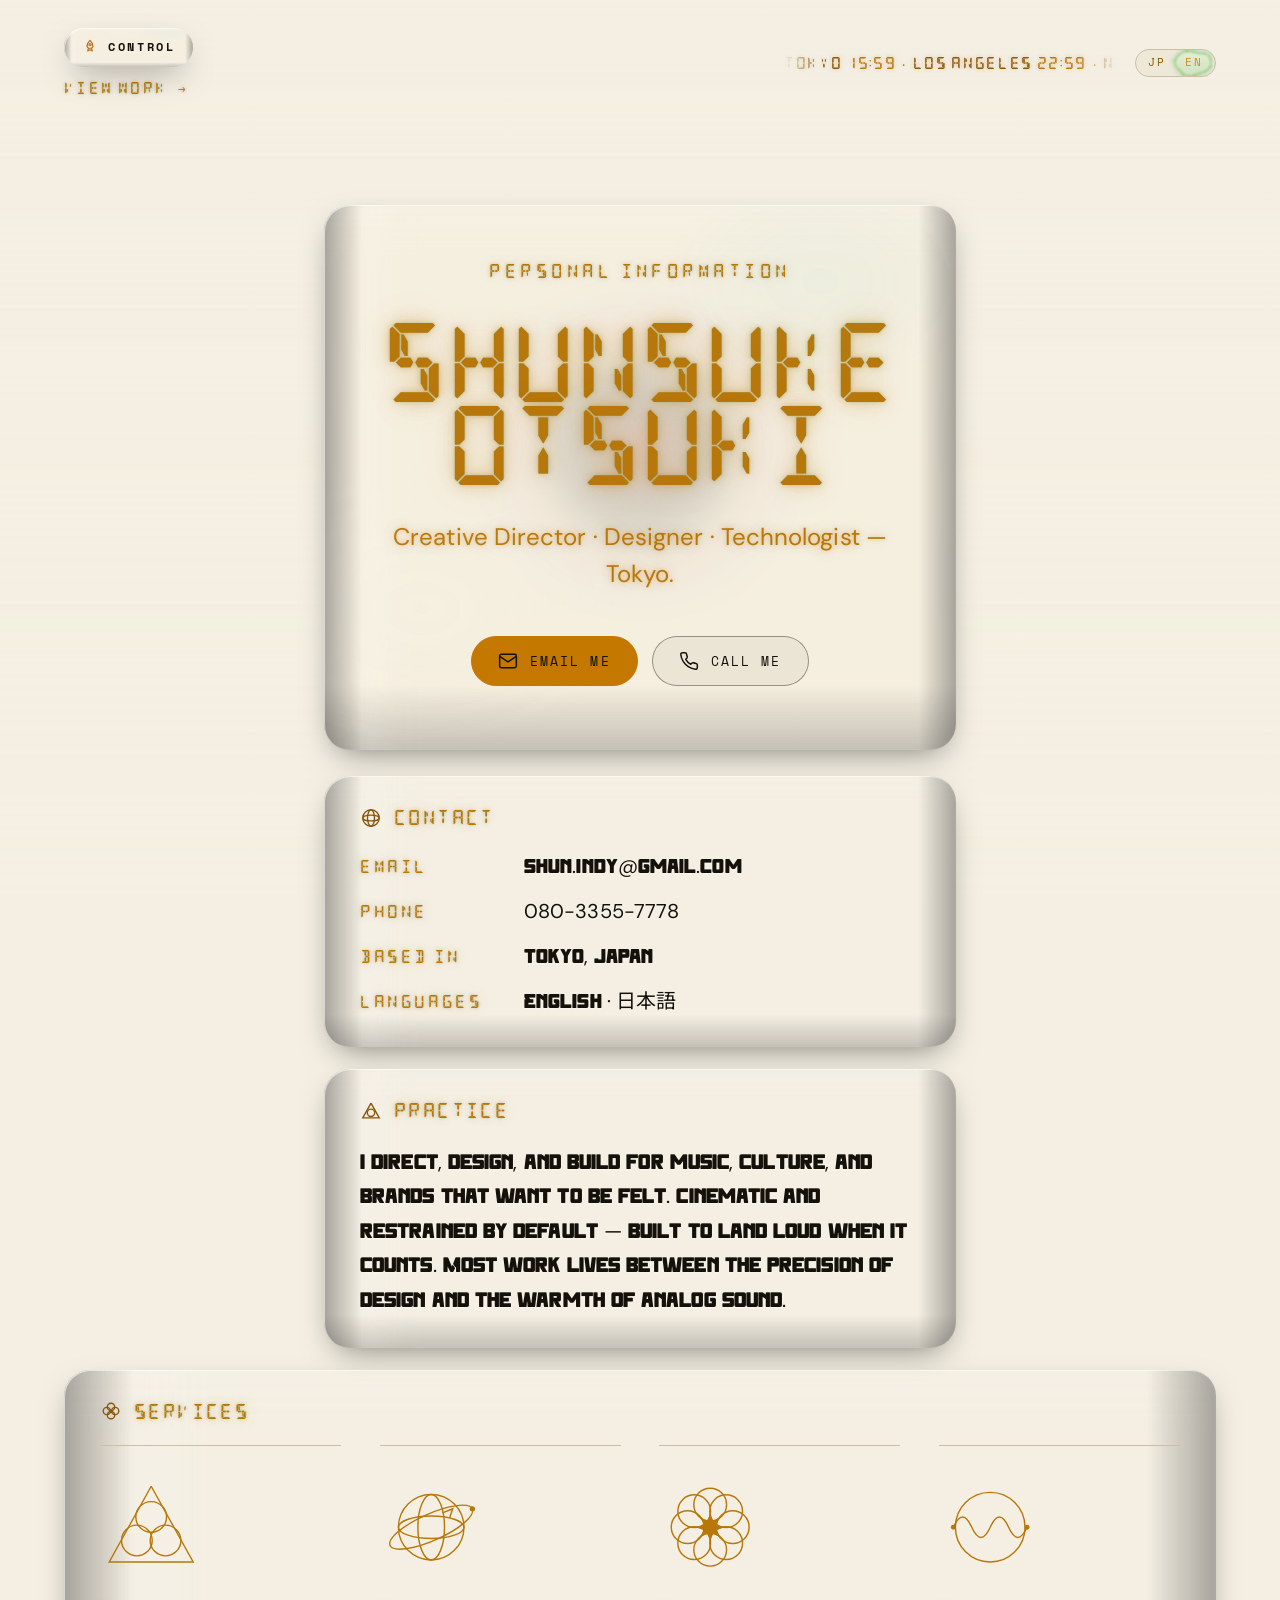
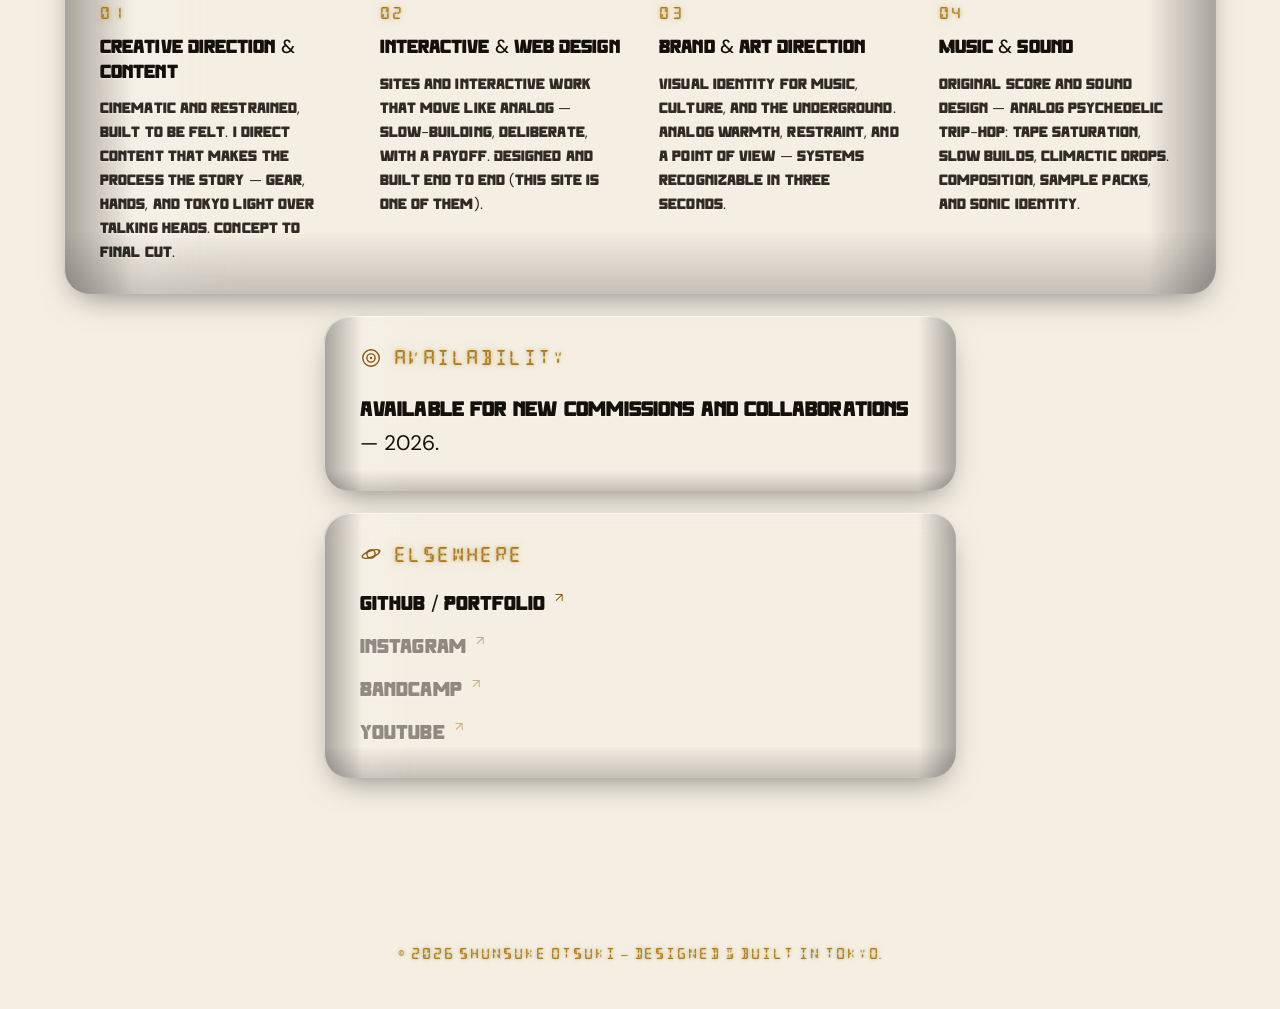
==== commit 7a093cd4: "Retro-futurist pass: fonts, liquid tube glass, world ticker, console rebuild Home: - Cursor lens shr" ====
--- a/index.html
+++ b/index.html
@@ -12,8 +12,8 @@
   <link rel="preconnect" href="https://fonts.gstatic.com" crossorigin />
   <link href="https://fonts.googleapis.com/css2?family=Archivo+Black&family=DM+Sans:wght@400;500&family=Noto+Sans+JP:wght@400;500;700&family=Space+Mono:wght@400;700&display=swap" rel="stylesheet" />
 
-  <link rel="stylesheet" href="css/style.css?v=2026061203" />
-  <link rel="stylesheet" href="css/info.css?v=2026061203" />
+  <link rel="stylesheet" href="css/style.css?v=2026061301" />
+  <link rel="stylesheet" href="css/info.css?v=2026061301" />
 
   <script>
     (function () {
@@ -37,6 +37,7 @@
   </video>
   <div class="info-bg-scrim" aria-hidden="true"></div>
   <div class="info-bg-lens"  aria-hidden="true"></div>
+  <div class="info-bg-lens-core" aria-hidden="true"></div>
   <div class="info-flash"    aria-hidden="true"></div>
 
   <a class="skip-link" href="#info-main">Skip to content</a>
@@ -57,7 +58,12 @@
       </a>
     </div>
     <div class="info-header__right">
-      <span class="info-meta"><span class="info-meta__city">TOKYO</span> · <time class="info-meta__clock jst-clock">—</time> JST</span>
+      <div class="info-meta world-ticker" aria-label="World clocks">
+        <div class="world-ticker__belt">
+          <span class="world-ticker__seq" data-ticker-seq>TOKYO --:--</span>
+          <span class="world-ticker__seq" data-ticker-seq aria-hidden="true">TOKYO --:--</span>
+        </div>
+      </div>
       <div class="lang-toggle" role="group" aria-label="Switch site language" data-state="en">
         <span class="lang-toggle__indicator" aria-hidden="true"></span>
         <button type="button" class="lang-toggle__btn" data-lang="ja" aria-pressed="false">
@@ -281,7 +287,7 @@
     <p>© <span id="info-year">—</span> Shunsuke Otsuki — <span data-bind="credit">Designed &amp; built in Tokyo.</span></p>
   </footer>
 
-  <script defer src="js/config.js?v=2026061203"></script>
-  <script defer src="js/info.js?v=2026061203"></script>
+  <script defer src="js/config.js?v=2026061301"></script>
+  <script defer src="js/info.js?v=2026061301"></script>
 </body>
 </html>
--- a/css/style.css
+++ b/css/style.css
@@ -1,3 +1,42 @@
+/* ===========================================================================
+ * Self-hosted DSEG14 Classic Bold digital-clock face (SIL OFL).
+ * Source: github.com/keshikan/DSEG v0.46. Only DSEG14 is shipped —
+ * DSEG7 was tried first but its 7-segment letters read as encrypted
+ * for non-numeric text. Latin-only via unicode-range so JP characters
+ * fall through to Noto Sans JP. */
+@font-face {
+  font-family: "DSEG14 Classic";
+  src: url("../assets/fonts/DSEG14Classic-Bold.woff2") format("woff2"),
+       url("../assets/fonts/DSEG14Classic-Bold.ttf")   format("truetype");
+  font-weight: 700;
+  font-style: normal;
+  font-display: swap;
+  unicode-range: U+0020-007E, U+00A0-00FF;
+}
+
+/* Electroharmonix (Typodermic) — Latin glyphs drawn to read as katakana.
+ * Used ONLY in Japanese mode: Latin fragments get the faux-JP face while
+ * real kana/kanji fall through to Noto Sans JP via unicode-range. */
+@font-face {
+  font-family: "Electroharmonix";
+  src: url("../assets/fonts/Electroharmonix.woff2") format("woff2"),
+       url("../assets/fonts/Electroharmonix.otf")   format("opentype");
+  font-display: swap;
+  unicode-range: U+0020-007E;
+}
+
+/* Axzer Sports (demo) — the off-white body voice. Letters only: the
+ * demo cut ships no digits, so numbers (phone, years) fall back to the
+ * body stack per-glyph instead of rendering tofu. */
+@font-face {
+  font-family: "Axzer Sports";
+  src: url("../assets/fonts/AxzerSportsDemo-Regular.woff2") format("woff2"),
+       url("../assets/fonts/AxzerSportsDemo-Regular.otf")   format("opentype");
+  font-display: swap;
+  unicode-range: U+0041-005A, U+0061-007A;
+}
+
+
 /* ===========================================================================
  * Tokyo Analog — portfolio
  * Restraint is the flex. Warm, cinematic, quiet — alive in one place.
@@ -79,7 +118,7 @@
   --glass-blur:      18px;
   --glass-tint:      rgba(8, 12, 18, 0.40);
   --glass-tint-flat: rgba(8, 12, 18, 0.55); /* no-blur fallback variant   */
-  --glass-radius:    18px;
+  --glass-radius:    26px;                  /* capsule-ish — water tube   */
   --glass-highlight: rgba(255, 255, 255, 0.12);
 }
 
@@ -1655,18 +1694,54 @@
 .glass--flat {
   position: relative;
   overflow: hidden; /* clips the specular sweep strip */
-  background: var(--glass-tint);
+  /* "Water tube" shading — curved edge darkening + a vertical meniscus
+   * highlight band + top water-line sheen, layered over the tint. All
+   * static gradients: the cylindrical read costs nothing per frame. */
+  background:
+    linear-gradient(90deg, rgba(2, 4, 8, 0.32) 0%, transparent 6%, transparent 94%, rgba(2, 4, 8, 0.32) 100%),
+    linear-gradient(90deg, transparent 4.5%, rgba(255, 255, 255, 0.11) 7.5%, rgba(255, 255, 255, 0.02) 12%, transparent 16%),
+    linear-gradient(180deg, rgba(255, 255, 255, 0.08) 0%, transparent 12%, transparent 88%, rgba(2, 4, 8, 0.20) 100%),
+    var(--glass-tint);
   border-radius: var(--glass-radius);
   box-shadow:
     inset 1px 1px 0 var(--glass-highlight),
     inset 0 0 0 1px rgba(255, 255, 255, 0.04),
+    inset -2px 0 6px -2px rgba(255, 255, 255, 0.05),
     0 12px 32px -12px rgba(0, 0, 0, 0.50);
 }
 .glass {
-  -webkit-backdrop-filter: blur(var(--glass-blur)) saturate(140%);
-  backdrop-filter: blur(var(--glass-blur)) saturate(140%);
-}
-.glass--flat { background: var(--glass-tint-flat); }
+  -webkit-backdrop-filter: blur(var(--glass-blur)) saturate(150%);
+  backdrop-filter: blur(var(--glass-blur)) saturate(150%);
+}
+.glass--flat {
+  background:
+    linear-gradient(90deg, rgba(2, 4, 8, 0.32) 0%, transparent 6%, transparent 94%, rgba(2, 4, 8, 0.32) 100%),
+    linear-gradient(90deg, transparent 4.5%, rgba(255, 255, 255, 0.10) 7.5%, rgba(255, 255, 255, 0.02) 12%, transparent 16%),
+    linear-gradient(180deg, rgba(255, 255, 255, 0.07) 0%, transparent 12%, transparent 88%, rgba(2, 4, 8, 0.20) 100%),
+    var(--glass-tint-flat);
+}
+
+/* Caustics — two soft light blobs drifting inside the glass like light
+ * refracted through moving water. Transform-only on a ::before layer;
+ * runs only while the panel is revealed. (Scoped off cap-grid items,
+ * whose ::before is their accent line.) */
+.glass::before {
+  content: "";
+  position: absolute;
+  inset: -25%;
+  pointer-events: none;
+  background:
+    radial-gradient(32% 26% at 30% 68%, rgba(255, 255, 255, 0.055), transparent 70%),
+    radial-gradient(24% 20% at 72% 28%, rgba(79, 214, 224, 0.05), transparent 70%);
+  transform: translate3d(-3%, -2%, 0);
+  animation: glass-caustic 12s ease-in-out infinite alternate;
+  animation-play-state: paused;
+}
+.glass.is-lit::before,
+.glass.is-in::before { animation-play-state: running; }
+@keyframes glass-caustic {
+  to { transform: translate3d(3%, 2.5%, 0) rotate(1.6deg); }
+}
 
 /* Specular sweep — a slow diagonal light band crossing the panel, like a
  * reflection sliding over real glass. Transform-only (compositor cheap,
@@ -1831,8 +1906,46 @@
     --glass-tint-flat: rgba(244, 239, 226, 0.94);
   }
   .glass::after,
-  .glass--flat::after { animation: none; content: none; }
+  .glass--flat::after,
+  .glass::before { animation: none; content: none; }
   .bulb:hover, .bulb:focus-visible, .bulb.is-hot { animation: none; }
   .control-btn { animation: none; }
   .spotlight { display: none; }
 }
+
+/* ===========================================================================
+ * WORLD-CLOCK TICKER — the TOKYO clock, gone global. A masked belt of
+ * city · time pairs slides left forever; two identical sequences make the
+ * -50% translateX loop seamless. transform-only (compositor cheap); the
+ * text is re-rendered every 30s by info.js without touching the motion.
+ * ======================================================================== */
+.world-ticker {
+  overflow: hidden;
+  width: clamp(220px, 26vw, 400px);
+  -webkit-mask-image: linear-gradient(90deg, transparent, #000 12%, #000 88%, transparent);
+  mask-image: linear-gradient(90deg, transparent, #000 12%, #000 88%, transparent);
+}
+.world-ticker__belt {
+  display: inline-flex;
+  white-space: nowrap;
+  animation: ticker-slide 36s linear infinite;
+  will-change: transform;
+}
+.world-ticker__seq {
+  display: inline-block;
+  padding-right: 2.4em;
+  font-family: "DSEG14 Classic", var(--font-mono);
+  font-size: 12px;
+  letter-spacing: 0.14em;
+  color: var(--analog-yellow, #ffd24a);
+  text-shadow:
+    0 0 4px var(--analog-yellow-glow, rgba(255, 210, 74, 0.55)),
+    0 0 10px var(--analog-yellow-glow-2, rgba(255, 210, 74, 0.22));
+}
+.world-ticker__seq .tick-city { color: var(--analog-yellow-deep, #f0a814); }
+@keyframes ticker-slide {
+  to { transform: translateX(-50%); }
+}
+@media (prefers-reduced-motion: reduce) {
+  .world-ticker__belt { animation: none; }
+}
--- a/css/info.css
+++ b/css/info.css
@@ -1,19 +1,3 @@
-/* ===========================================================================
- * Self-hosted DSEG14 Classic Bold digital-clock face (SIL OFL).
- * Source: github.com/keshikan/DSEG v0.46. Only DSEG14 is shipped —
- * DSEG7 was tried first but its 7-segment letters read as encrypted
- * for non-numeric text. Latin-only via unicode-range so JP characters
- * fall through to Noto Sans JP. */
-@font-face {
-  font-family: "DSEG14 Classic";
-  src: url("../assets/fonts/DSEG14Classic-Bold.woff2") format("woff2"),
-       url("../assets/fonts/DSEG14Classic-Bold.ttf")   format("truetype");
-  font-weight: 700;
-  font-style: normal;
-  font-display: swap;
-  unicode-range: U+0020-007E, U+00A0-00FF;
-}
-
 /* ===========================================================================
  * INFO PAGE — minimal, polished. Borrows tokens from style.css. The vibe:
  * lots of vertical air, name large in the middle, monospace meta, simple
@@ -102,23 +86,45 @@
   pointer-events: none;
   background:
     radial-gradient(
-      circle 300px at var(--mouse-x, 50%) var(--mouse-y, 50%),
+      circle 165px at var(--mouse-x, 50%) var(--mouse-y, 50%),
       rgba(4, 6, 10, 0.42) 0%,
       rgba(4, 6, 10, 0.26) 45%,
       transparent 70%
     ),
     radial-gradient(
-      circle 330px at var(--mouse-x, 50%) var(--mouse-y, 50%),
+      circle 185px at var(--mouse-x, 50%) var(--mouse-y, 50%),
       transparent 62%,
-      rgba(255, 179, 92, 0.18) 68%,
-      rgba(255, 20, 212, 0.10) 72%,
-      rgba(79, 214, 224, 0.16) 76%,
+      rgba(255, 179, 92, 0.20) 68%,
+      rgba(255, 20, 212, 0.12) 72%,
+      rgba(79, 214, 224, 0.18) 76%,
       transparent 82%
     );
   /* No transition on background — same reason as the video filter. */
 }
+
+/* Lens core — a soft color bloom in the middle of the ring that cycles
+ * through the spectrum over time. A small (110px) element moved with
+ * transform from the same rAF as the lens, so the hue-rotate animation
+ * runs on a tiny compositor layer, never the full viewport. */
+.info-bg-lens-core {
+  position: fixed;
+  top: -55px;
+  left: -55px;
+  width: 110px;
+  height: 110px;
+  z-index: 1;
+  pointer-events: none;
+  border-radius: 50%;
+  background: radial-gradient(circle, rgba(255, 80, 60, 0.50) 0%, rgba(255, 80, 60, 0.18) 45%, transparent 70%);
+  mix-blend-mode: screen;
+  animation: lens-hue-cycle 9s linear infinite;
+  will-change: transform, filter;
+}
+@keyframes lens-hue-cycle {
+  to { filter: hue-rotate(360deg); }
+}
 @media (hover: none), (prefers-reduced-motion: reduce) {
-  .info-bg-lens { display: none; }
+  .info-bg-lens, .info-bg-lens-core { display: none; }
 }
 
 /* Flash from below — fires when the user reaches the end of the scroll.
@@ -318,13 +324,44 @@
 
 /* Values stay in the body face for readability — DSEG14's segmented
  * glyphs garble long alphanumeric like email addresses. */
+/* Tagline — an old neon sign: warm yellow tubes that mostly hold steady
+ * but dip and stutter like a tired transformer. The flicker keyframes are
+ * deliberately irregular (long stable stretches, short double-dips). */
 .info-tagline {
   font-family: var(--font-body);
   font-size: clamp(19px, 1.2vw + 13px, 24px);
-  color: var(--ink);
+  color: var(--analog-yellow);
   margin: 0 auto;
   max-width: 34ch;
   line-height: 1.55;
+  text-shadow:
+    0 0 4px  var(--analog-yellow-glow),
+    0 0 12px var(--analog-yellow-glow),
+    0 0 30px var(--analog-yellow-glow-2),
+    0 0 55px rgba(255, 179, 92, 0.18);
+  animation: neon-vintage 7.5s linear infinite;
+}
+@keyframes neon-vintage {
+  0%, 100% { opacity: 1; }
+  3.2%  { opacity: 1; }
+  3.6%  { opacity: 0.55; }
+  4.0%  { opacity: 0.95; }
+  4.4%  { opacity: 0.62; }
+  4.9%  { opacity: 1; }
+  37%   { opacity: 1; }
+  37.4% { opacity: 0.7; }
+  37.8% { opacity: 1; }
+  68%   { opacity: 1; }
+  68.3% { opacity: 0.5; }
+  68.7% { opacity: 0.92; }
+  69.4% { opacity: 0.68; }
+  70%   { opacity: 1; }
+  86%   { opacity: 1; }
+  86.4% { opacity: 0.85; }
+  86.8% { opacity: 1; }
+}
+@media (prefers-reduced-motion: reduce) {
+  .info-tagline { animation: none; }
 }
 
 /* ----- Direct-action CTA row ----- */
@@ -431,7 +468,7 @@
   margin: 0 0 22px;
 }
 .info-prose {
-  font-family: var(--font-body);
+  font-family: "Axzer Sports", var(--font-body);
   font-size: clamp(18px, 1vw + 13px, 21px);
   line-height: 1.65;
   color: var(--ink);
@@ -462,7 +499,7 @@
   color: var(--analog-yellow);
 }
 .info-list__val {
-  font-family: var(--font-body);
+  font-family: "Axzer Sports", var(--font-body);
   font-size: 20px;
   color: var(--ink);
 }
@@ -498,7 +535,7 @@
 }
 .info-links li a {
   display: inline-block;
-  font-family: var(--font-body);
+  font-family: "Axzer Sports", var(--font-body);
   font-size: 20px;
   color: var(--ink);
   position: relative;
@@ -633,7 +670,7 @@
   color: var(--analog-yellow);
 }
 .info-cap__title {
-  font-family: var(--font-body);
+  font-family: "Axzer Sports", var(--font-body);
   font-weight: 500;
   font-size: clamp(19px, 1.4vw, 23px);
   line-height: 1.3;
@@ -641,7 +678,7 @@
   margin: 12px 0 12px;
 }
 .info-cap__note {
-  font-family: var(--font-body);
+  font-family: "Axzer Sports", var(--font-body);
   font-size: 15px;
   line-height: 1.6;
   color: var(--ink);
@@ -720,7 +757,6 @@
 }
 
 /* Body tier — dark legibility shadow under off-white copy. */
-.info-tagline,
 .info-prose,
 .info-list__val,
 .info-cap__note,
@@ -759,7 +795,6 @@
   --analog-yellow-glow-2: rgba(184, 119, 10, 0.14);
   --analog-yellow-edge:   rgba(140,  90,  6, 0.45);
 }
-:root[data-theme="light"] .info-tagline,
 :root[data-theme="light"] .info-prose,
 :root[data-theme="light"] .info-list__val,
 :root[data-theme="light"] .info-cap__note,
@@ -781,3 +816,26 @@
      1px 0 2px  rgba(79, 214, 224, 0.30),
     -1px 0 2px  rgba(79, 214, 224, 0.22);
 }
+
+/* ===========================================================================
+ * JAPANESE MODE TYPOGRAPHY — Electroharmonix. Latin fragments (numbers,
+ * "TOKYO", acronyms) render in the faux-katakana display face while real
+ * kana/kanji fall through to Noto Sans JP per-glyph via unicode-range.
+ * The DSEG name + clock digits keep their instrument identity.
+ * ======================================================================== */
+:lang(ja) .info-eyebrow,
+:lang(ja) .info-tagline,
+:lang(ja) .info-block__label,
+:lang(ja) .info-list__key,
+:lang(ja) .info-list__val,
+:lang(ja) .info-prose,
+:lang(ja) .info-cap__title,
+:lang(ja) .info-cap__note,
+:lang(ja) .info-cap__num,
+:lang(ja) .info-back,
+:lang(ja) .info-cta__label,
+:lang(ja) .info-links li a,
+:lang(ja) .info-footer p {
+  font-family: "Electroharmonix", var(--font-jp), sans-serif;
+}
+
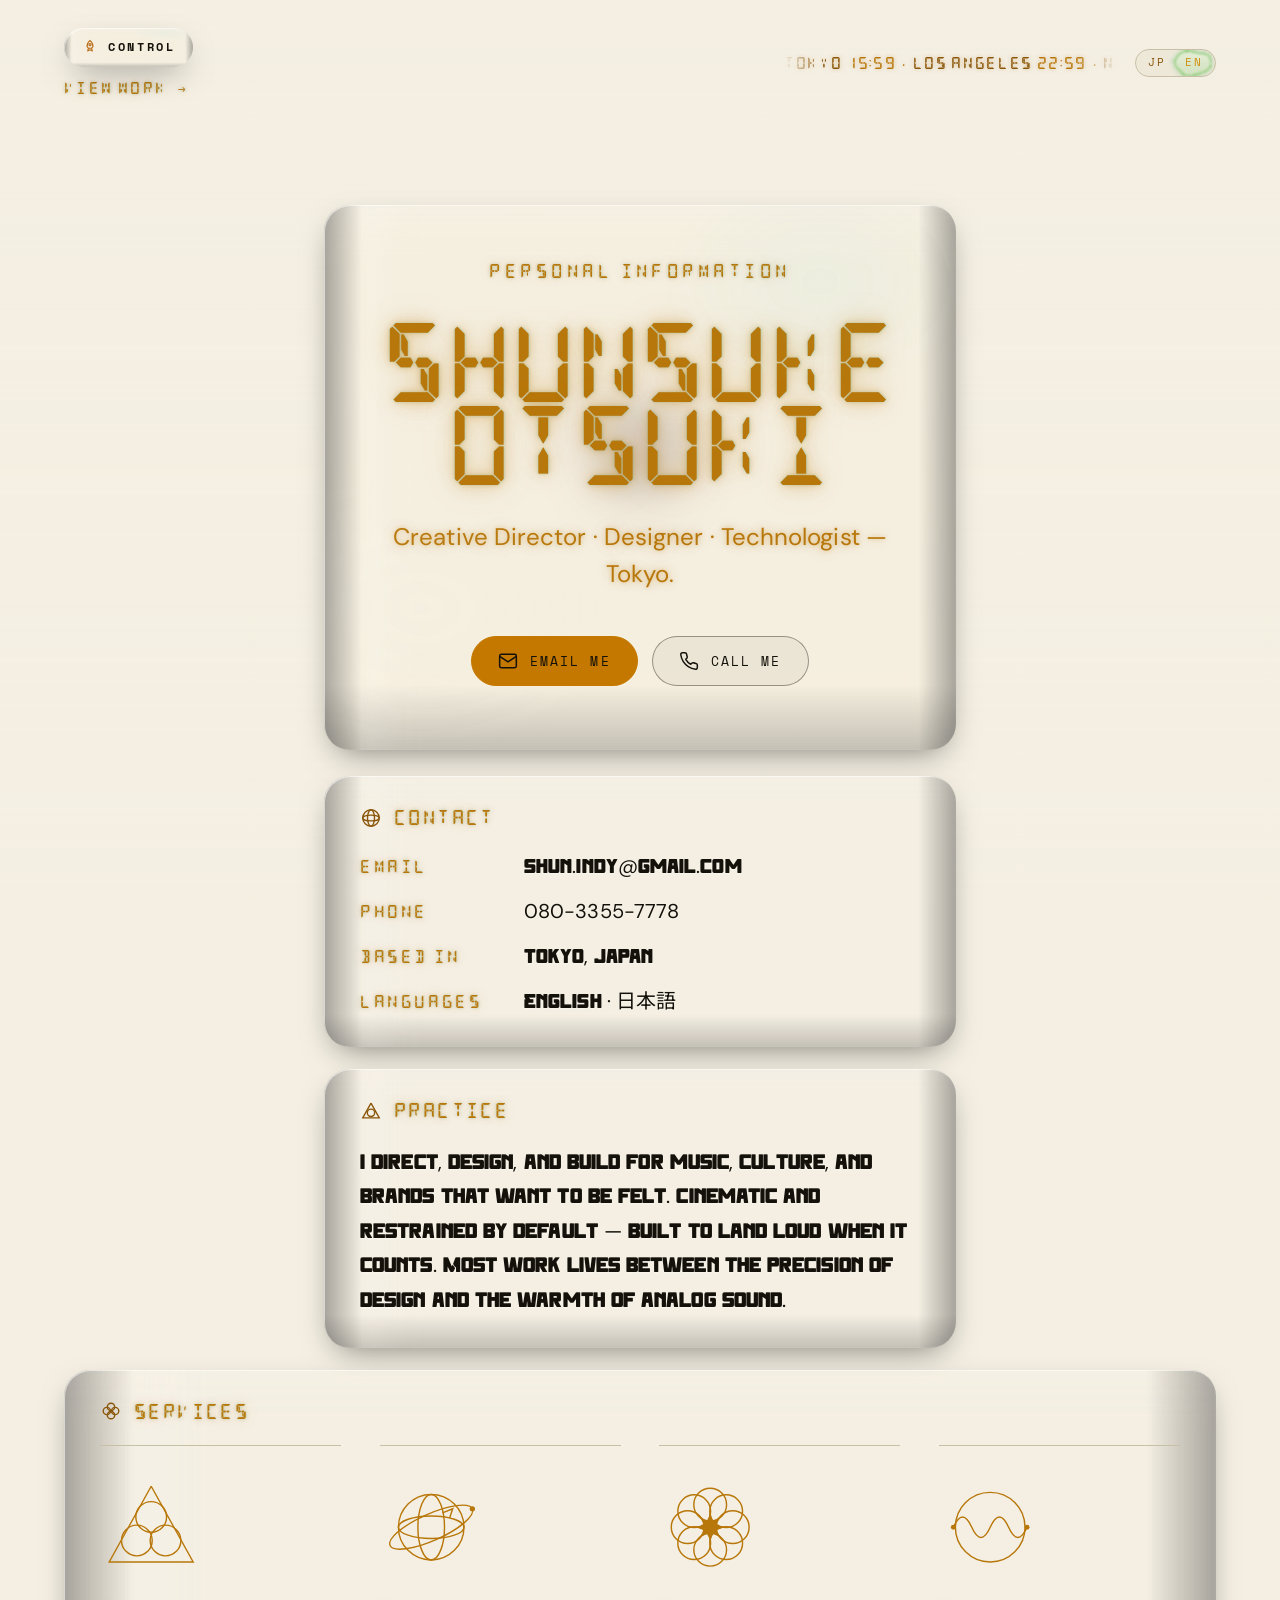
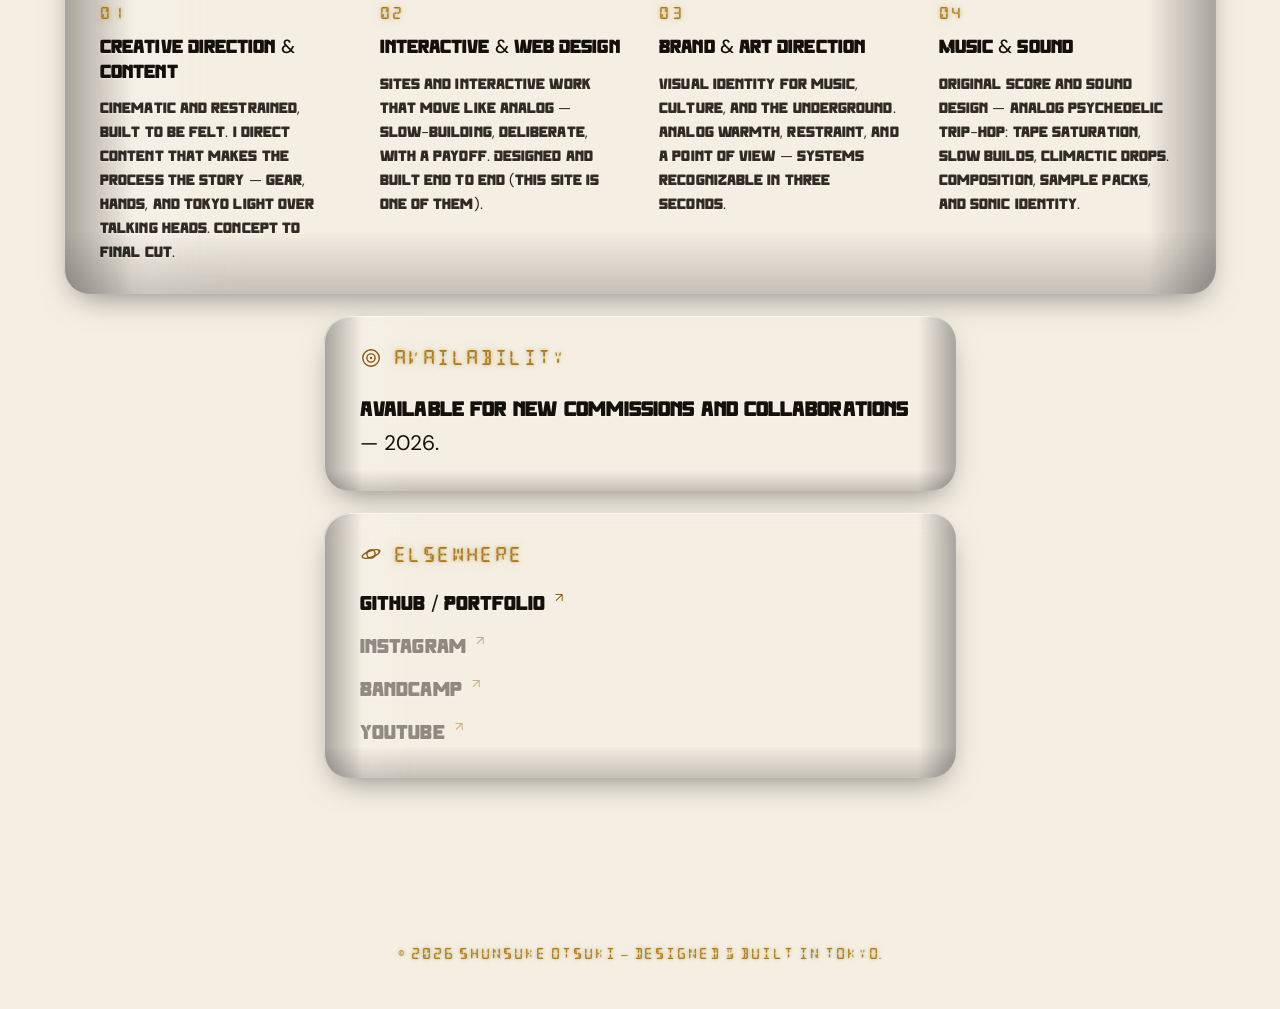
==== commit 18235654: "Cockpit polish: silent deck, holographic rust panels, particle reveal Removed all sound — Web Audio " ====
--- a/index.html
+++ b/index.html
@@ -12,8 +12,8 @@
   <link rel="preconnect" href="https://fonts.gstatic.com" crossorigin />
   <link href="https://fonts.googleapis.com/css2?family=Archivo+Black&family=DM+Sans:wght@400;500&family=Noto+Sans+JP:wght@400;500;700&family=Space+Mono:wght@400;700&display=swap" rel="stylesheet" />
 
-  <link rel="stylesheet" href="css/style.css?v=2026061301" />
-  <link rel="stylesheet" href="css/info.css?v=2026061301" />
+  <link rel="stylesheet" href="css/style.css?v=2026061302" />
+  <link rel="stylesheet" href="css/info.css?v=2026061302" />
 
   <script>
     (function () {
@@ -287,7 +287,7 @@
     <p>© <span id="info-year">—</span> Shunsuke Otsuki — <span data-bind="credit">Designed &amp; built in Tokyo.</span></p>
   </footer>
 
-  <script defer src="js/config.js?v=2026061301"></script>
-  <script defer src="js/info.js?v=2026061301"></script>
+  <script defer src="js/config.js?v=2026061302"></script>
+  <script defer src="js/info.js?v=2026061302"></script>
 </body>
 </html>
--- a/css/info.css
+++ b/css/info.css
@@ -86,18 +86,18 @@
   pointer-events: none;
   background:
     radial-gradient(
-      circle 165px at var(--mouse-x, 50%) var(--mouse-y, 50%),
+      circle 86px at var(--mouse-x, 50%) var(--mouse-y, 50%),
       rgba(4, 6, 10, 0.42) 0%,
       rgba(4, 6, 10, 0.26) 45%,
       transparent 70%
     ),
     radial-gradient(
-      circle 185px at var(--mouse-x, 50%) var(--mouse-y, 50%),
-      transparent 62%,
-      rgba(255, 179, 92, 0.20) 68%,
-      rgba(255, 20, 212, 0.12) 72%,
-      rgba(79, 214, 224, 0.18) 76%,
-      transparent 82%
+      circle 98px at var(--mouse-x, 50%) var(--mouse-y, 50%),
+      transparent 60%,
+      rgba(255, 179, 92, 0.22) 67%,
+      rgba(255, 20, 212, 0.13) 72%,
+      rgba(79, 214, 224, 0.20) 77%,
+      transparent 84%
     );
   /* No transition on background — same reason as the video filter. */
 }
@@ -108,10 +108,10 @@
  * runs on a tiny compositor layer, never the full viewport. */
 .info-bg-lens-core {
   position: fixed;
-  top: -55px;
-  left: -55px;
-  width: 110px;
-  height: 110px;
+  top: -29px;
+  left: -29px;
+  width: 58px;
+  height: 58px;
   z-index: 1;
   pointer-events: none;
   border-radius: 50%;
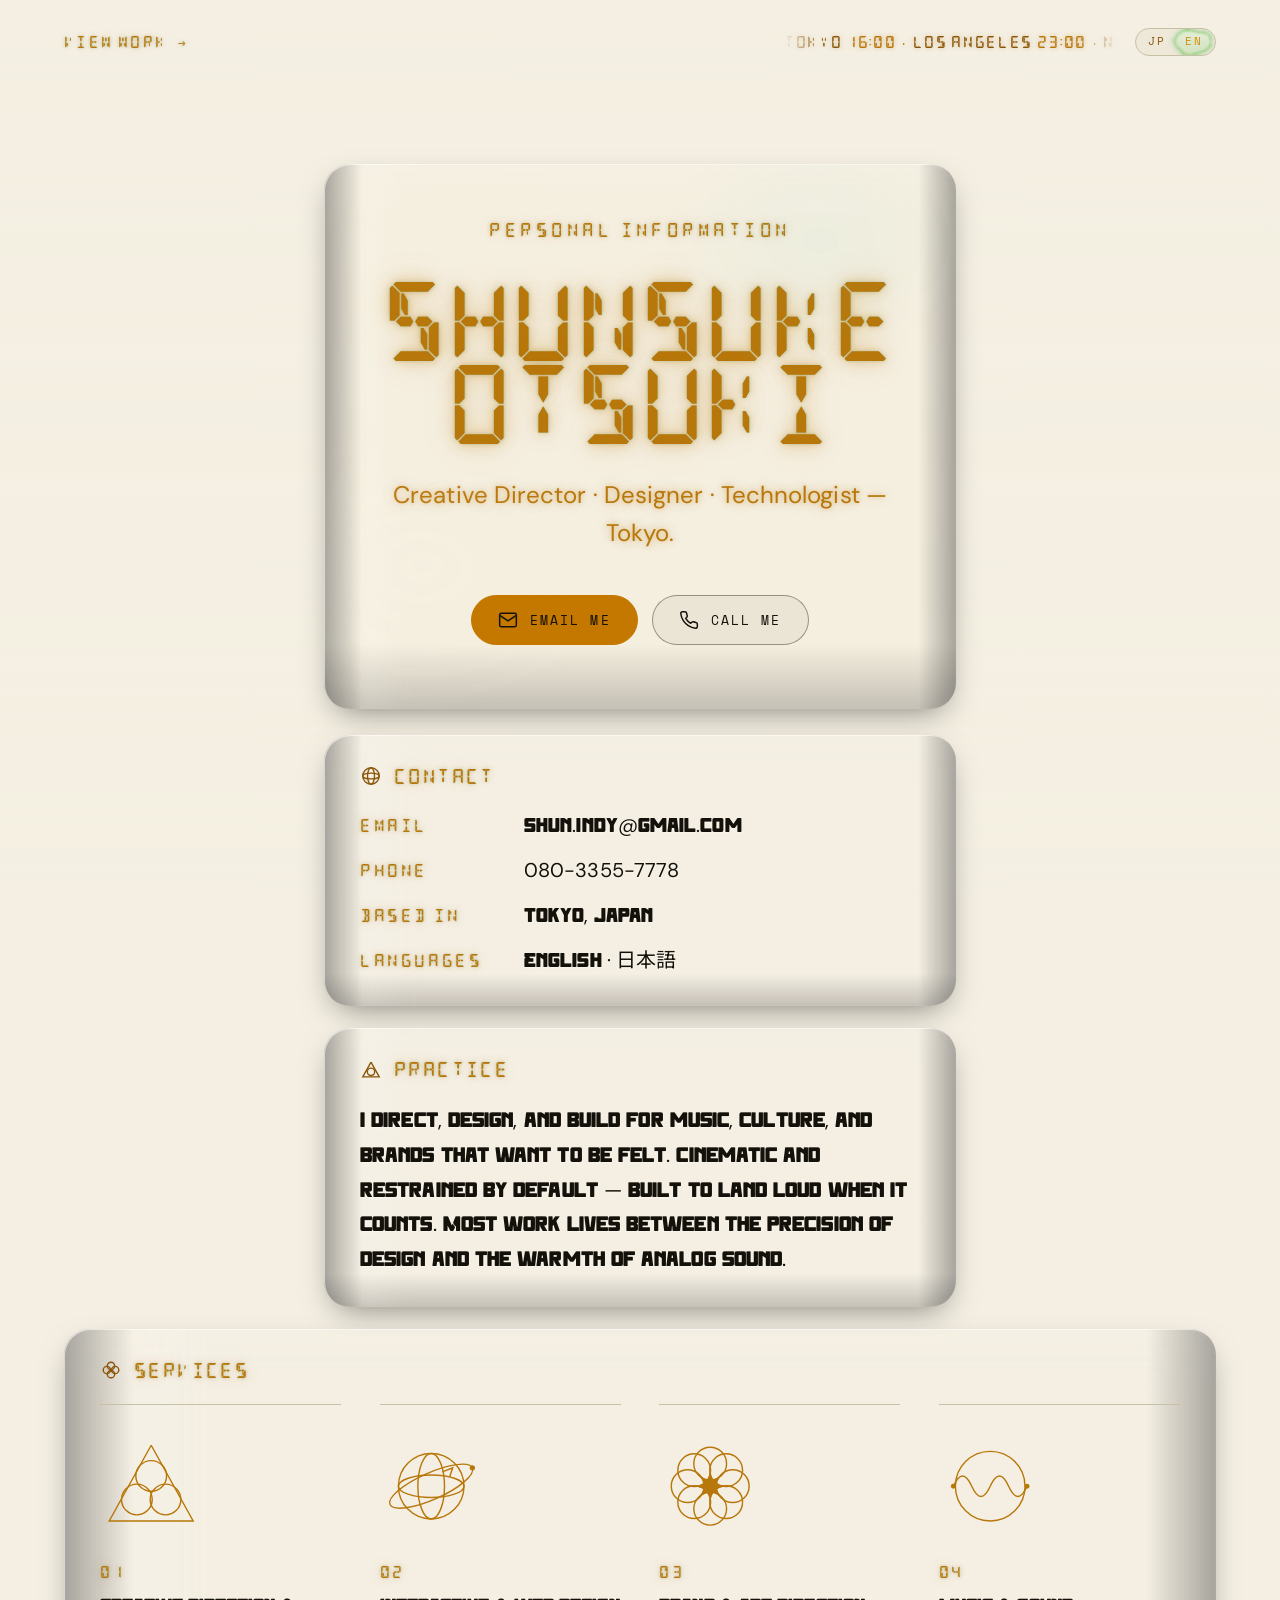
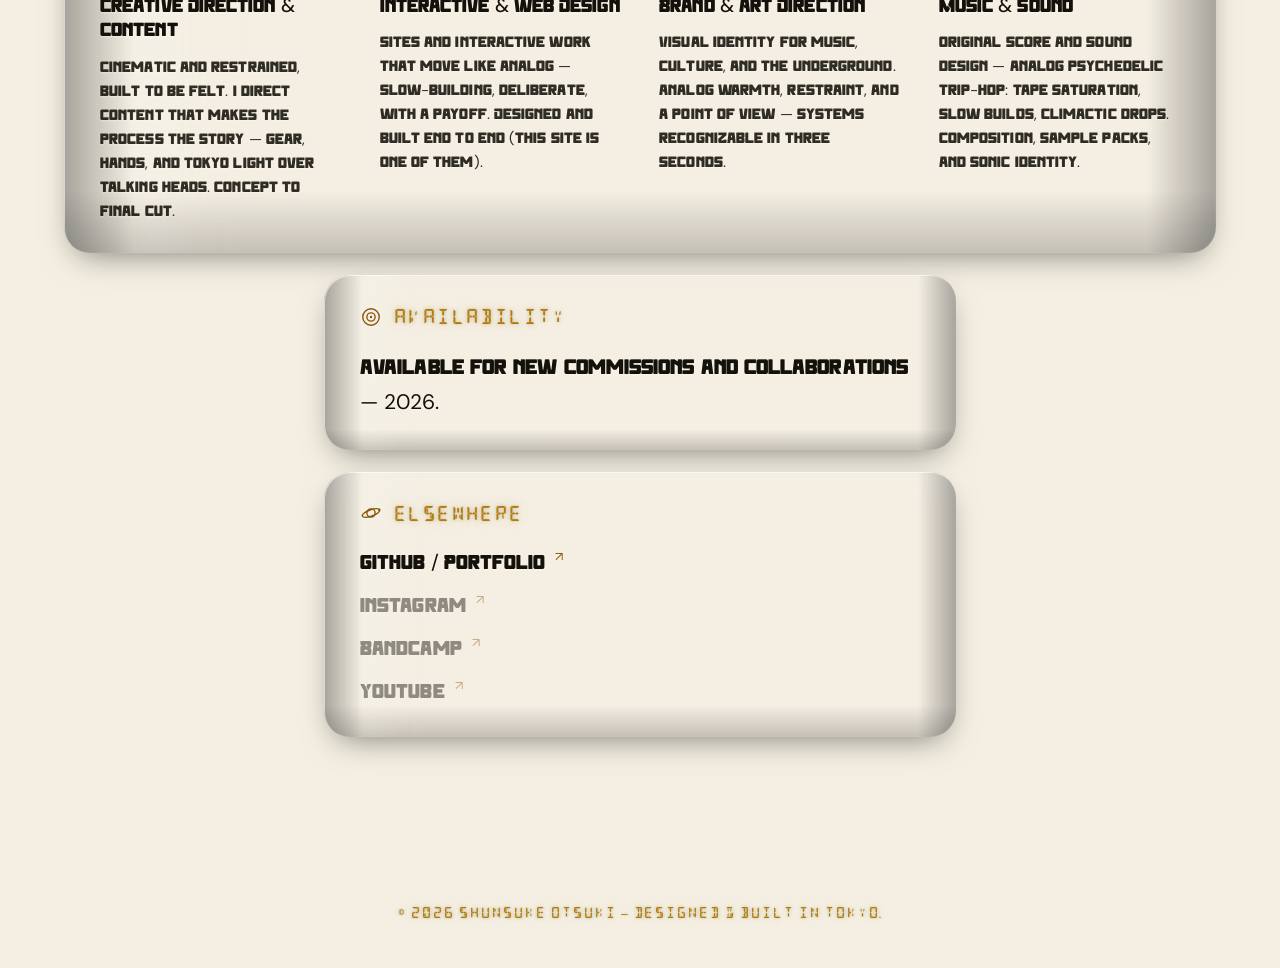
==== commit 0d6121a0: "Remove control mode; replace reveal-lens with a small-circle cursor Deleted the entire CONTROL secti" ====
--- a/index.html
+++ b/index.html
@@ -12,8 +12,8 @@
   <link rel="preconnect" href="https://fonts.gstatic.com" crossorigin />
   <link href="https://fonts.googleapis.com/css2?family=Archivo+Black&family=DM+Sans:wght@400;500&family=Noto+Sans+JP:wght@400;500;700&family=Space+Mono:wght@400;700&display=swap" rel="stylesheet" />
 
-  <link rel="stylesheet" href="css/style.css?v=2026061302" />
-  <link rel="stylesheet" href="css/info.css?v=2026061302" />
+  <link rel="stylesheet" href="css/style.css?v=2026061303" />
+  <link rel="stylesheet" href="css/info.css?v=2026061303" />
 
   <script>
     (function () {
@@ -36,22 +36,12 @@
     <source src="assets/video/hj-bg.mp4?v=20260610b" type="video/mp4" />
   </video>
   <div class="info-bg-scrim" aria-hidden="true"></div>
-  <div class="info-bg-lens"  aria-hidden="true"></div>
-  <div class="info-bg-lens-core" aria-hidden="true"></div>
   <div class="info-flash"    aria-hidden="true"></div>
 
   <a class="skip-link" href="#info-main">Skip to content</a>
 
   <header class="info-header">
     <div class="info-header__left">
-      <a class="control-btn glass is-lit" href="control.html" id="control-launch" aria-label="Enter control mode">
-        <svg class="control-btn__glyph" viewBox="0 0 24 24" fill="none" stroke="currentColor" stroke-width="1.6" stroke-linecap="round" stroke-linejoin="round" aria-hidden="true">
-          <path d="M12 2c3 2.5 4.5 6 4.5 9.5L14 14h-4l-2.5-2.5C7.5 8 9 4.5 12 2Z"/>
-          <circle cx="12" cy="8.5" r="1.6"/>
-          <path d="M9.5 14l-1 4 3.5-2 3.5 2-1-4"/>
-        </svg>
-        <span class="control-btn__label">Control</span>
-      </a>
       <a href="work.html" class="info-back" aria-label="View work">
         <span data-bind="infoWorkLabel">View Work</span>
         <span aria-hidden="true">→</span>
@@ -287,7 +277,7 @@
     <p>© <span id="info-year">—</span> Shunsuke Otsuki — <span data-bind="credit">Designed &amp; built in Tokyo.</span></p>
   </footer>
 
-  <script defer src="js/config.js?v=2026061302"></script>
-  <script defer src="js/info.js?v=2026061302"></script>
+  <script defer src="js/config.js?v=2026061303"></script>
+  <script defer src="js/info.js?v=2026061303"></script>
 </body>
 </html>
--- a/css/style.css
+++ b/css/style.css
@@ -1809,80 +1809,53 @@
   93%      { opacity: 0.97; }
 }
 
-/* ---------- CONTROL button — top-left, every page ---------- */
-.control-btn {
-  position: relative;
-  display: inline-flex;
-  align-items: center;
-  gap: 10px;
-  padding: 10px 18px;
-  border: 0;
-  appearance: none;
-  -webkit-appearance: none;
-  font-family: var(--font-mono);
-  font-size: 12px;
-  font-weight: 700;
-  letter-spacing: 0.22em;
-  text-transform: uppercase;
-  color: var(--ink);
-  border-radius: 999px;
-  cursor: pointer;
-  animation: control-float 4.5s ease-in-out infinite;
-  transition: transform 240ms var(--ease-snap), box-shadow 240ms var(--ease-out);
-}
-.control-btn .control-btn__glyph {
-  width: 16px;
-  height: 16px;
-  flex: none;
-  color: var(--neo-amber);
-}
-.control-btn:hover,
-.control-btn:focus-visible {
-  transform: translateY(-1px) scale(1.04);
-  box-shadow:
-    inset 1px 1px 0 var(--glass-highlight),
-    inset 0 0 0 1px rgba(255, 255, 255, 0.06),
-    0 0 18px rgba(255, 179, 92, 0.35),
-    0 12px 32px -12px rgba(0, 0, 0, 0.50);
-}
-.control-btn[data-standby] {
-  opacity: 0.62;
-  cursor: default;
-}
-.control-btn[data-standby]:hover { transform: none; }
-@keyframes control-float {
-  0%, 100% { transform: translateY(0); }
-  50%      { transform: translateY(-3px); }
-}
-
-/* ---------- .spotlight — cursor reveal lens (work page) ----------
- * A fixed overlay whose darkening core RAISES contrast under the cursor
- * and whose thin amber→magenta→cyan rim reads as the lens itself.
- * Driven by the same --mouse-x/--mouse-y rAF pipeline as the info page.
- * Sits above the shader background, below all content. */
-.spotlight {
+/* ---------- Cursor — a small circle that follows the pointer ----------
+ * Replaces the old reveal-lens. A JS follower (in info.js + main.js)
+ * creates the element, tracks the pointer 1:1, and adds .cursor-none to
+ * <html> so the OS arrow is hidden only once the dot is live (graceful
+ * if JS never runs). Hidden on touch / no-hover devices. */
+html.cursor-none,
+html.cursor-none * { cursor: none; }
+.cursor-dot {
   position: fixed;
-  inset: 0;
-  z-index: 0; /* above the fixed shader host (-1), below positioned content */
+  top: 0;
+  left: 0;
+  width: 20px;
+  height: 20px;
+  margin: -10px 0 0 -10px;          /* center the ring on the point */
+  border: 1.5px solid rgba(255, 255, 255, 0.85);
+  border-radius: 50%;
   pointer-events: none;
-  background:
-    radial-gradient(
-      circle 300px at var(--mouse-x, 50%) var(--mouse-y, 50%),
-      rgba(4, 6, 10, 0.42) 0%,
-      rgba(4, 6, 10, 0.26) 45%,
-      transparent 70%
-    ),
-    radial-gradient(
-      circle 330px at var(--mouse-x, 50%) var(--mouse-y, 50%),
-      transparent 62%,
-      rgba(255, 179, 92, 0.16) 68%,
-      rgba(255, 20, 212, 0.10) 72%,
-      rgba(79, 214, 224, 0.16) 76%,
-      transparent 82%
-    );
-}
+  z-index: 9999;
+  transform: translate3d(-100px, -100px, 0);
+  box-shadow: 0 0 0 1px rgba(0, 0, 0, 0.22), 0 0 6px rgba(0, 0, 0, 0.18);
+  transition: width 160ms var(--ease-out), height 160ms var(--ease-out),
+              margin 160ms var(--ease-out), background-color 160ms var(--ease-out),
+              border-color 160ms var(--ease-out);
+  will-change: transform;
+}
+.cursor-dot::after {            /* tiny precise center dot */
+  content: "";
+  position: absolute;
+  top: 50%;
+  left: 50%;
+  width: 3px;
+  height: 3px;
+  margin: -1.5px 0 0 -1.5px;
+  border-radius: 50%;
+  background: rgba(255, 255, 255, 0.9);
+}
+.cursor-dot.is-hover {            /* grows over links/buttons */
+  width: 34px;
+  height: 34px;
+  margin: -17px 0 0 -17px;
+  background-color: rgba(255, 255, 255, 0.08);
+  border-color: rgba(255, 255, 255, 0.95);
+}
+.cursor-dot.is-down { width: 15px; height: 15px; margin: -7.5px 0 0 -7.5px; }
 @media (hover: none) {
-  .spotlight { display: none; }
+  html.cursor-none, html.cursor-none * { cursor: auto; }
+  .cursor-dot { display: none; }
 }
 
 /* ---------- Work-page applications of the glass system ---------- */
@@ -1909,8 +1882,6 @@
   .glass--flat::after,
   .glass::before { animation: none; content: none; }
   .bulb:hover, .bulb:focus-visible, .bulb.is-hot { animation: none; }
-  .control-btn { animation: none; }
-  .spotlight { display: none; }
 }
 
 /* ===========================================================================
--- a/css/info.css
+++ b/css/info.css
@@ -73,60 +73,6 @@
     linear-gradient(180deg, rgba(13,11,7,0.25) 0%, rgba(13,11,7,0.55) 60%, rgba(13,11,7,0.78) 100%);
 }
 
-/* Cursor reveal lens — the legibility hero. The inner radial DARKENS the
- * video locally (raising contrast under whatever the cursor approaches);
- * the thin amber→magenta→cyan ring outside it reads as the lens glass.
- * Replaces the old color-dodge lens, which brightened the background and
- * cost contrast. Pure CSS-variable driven; JS only flips --mouse-x/y.
- * Sits at z-index 1 — above video/scrim, below all text (z-index 2). */
-.info-bg-lens {
-  position: fixed;
-  inset: 0;
-  z-index: 1;
-  pointer-events: none;
-  background:
-    radial-gradient(
-      circle 86px at var(--mouse-x, 50%) var(--mouse-y, 50%),
-      rgba(4, 6, 10, 0.42) 0%,
-      rgba(4, 6, 10, 0.26) 45%,
-      transparent 70%
-    ),
-    radial-gradient(
-      circle 98px at var(--mouse-x, 50%) var(--mouse-y, 50%),
-      transparent 60%,
-      rgba(255, 179, 92, 0.22) 67%,
-      rgba(255, 20, 212, 0.13) 72%,
-      rgba(79, 214, 224, 0.20) 77%,
-      transparent 84%
-    );
-  /* No transition on background — same reason as the video filter. */
-}
-
-/* Lens core — a soft color bloom in the middle of the ring that cycles
- * through the spectrum over time. A small (110px) element moved with
- * transform from the same rAF as the lens, so the hue-rotate animation
- * runs on a tiny compositor layer, never the full viewport. */
-.info-bg-lens-core {
-  position: fixed;
-  top: -29px;
-  left: -29px;
-  width: 58px;
-  height: 58px;
-  z-index: 1;
-  pointer-events: none;
-  border-radius: 50%;
-  background: radial-gradient(circle, rgba(255, 80, 60, 0.50) 0%, rgba(255, 80, 60, 0.18) 45%, transparent 70%);
-  mix-blend-mode: screen;
-  animation: lens-hue-cycle 9s linear infinite;
-  will-change: transform, filter;
-}
-@keyframes lens-hue-cycle {
-  to { filter: hue-rotate(360deg); }
-}
-@media (hover: none), (prefers-reduced-motion: reduce) {
-  .info-bg-lens, .info-bg-lens-core { display: none; }
-}
-
 /* Flash from below — fires when the user reaches the end of the scroll.
  * Fixed pseudo, opacity scrubbed from 0 to 1 over the last 8% of the
  * page scroll. Looks like ground-level light bleeding up through the
@@ -155,28 +101,6 @@
   mix-blend-mode: screen;
 }
 
-/* Warp transition — CONTROL launch. The video zooms toward the viewer
- * while the flash blooms; control.js picks up on the other side via a
- * sessionStorage flag. is-returning plays the reverse on the way back. */
-body.is-warping .info-bg-video {
-  transition: transform 720ms cubic-bezier(0.6, 0, 0.85, 1);
-  transform: scale(1.7);
-}
-body.is-warping .info-flash {
-  opacity: 1;
-  transition: opacity 560ms ease-in;
-}
-body.is-returning .info-bg-video {
-  animation: warp-return 850ms var(--ease-out) both;
-}
-@keyframes warp-return {
-  from { transform: scale(1.35); }
-  to   { transform: scale(1); }
-}
-@media (prefers-reduced-motion: reduce) {
-  body.is-warping .info-bg-video,
-  body.is-returning .info-bg-video { transition: none; animation: none; transform: none; }
-}
 
 /* Click pulse — boost saturation briefly, like a flashbulb pop. The
  * .is-pulsing body class is toggled by JS for ~400ms after each click. */
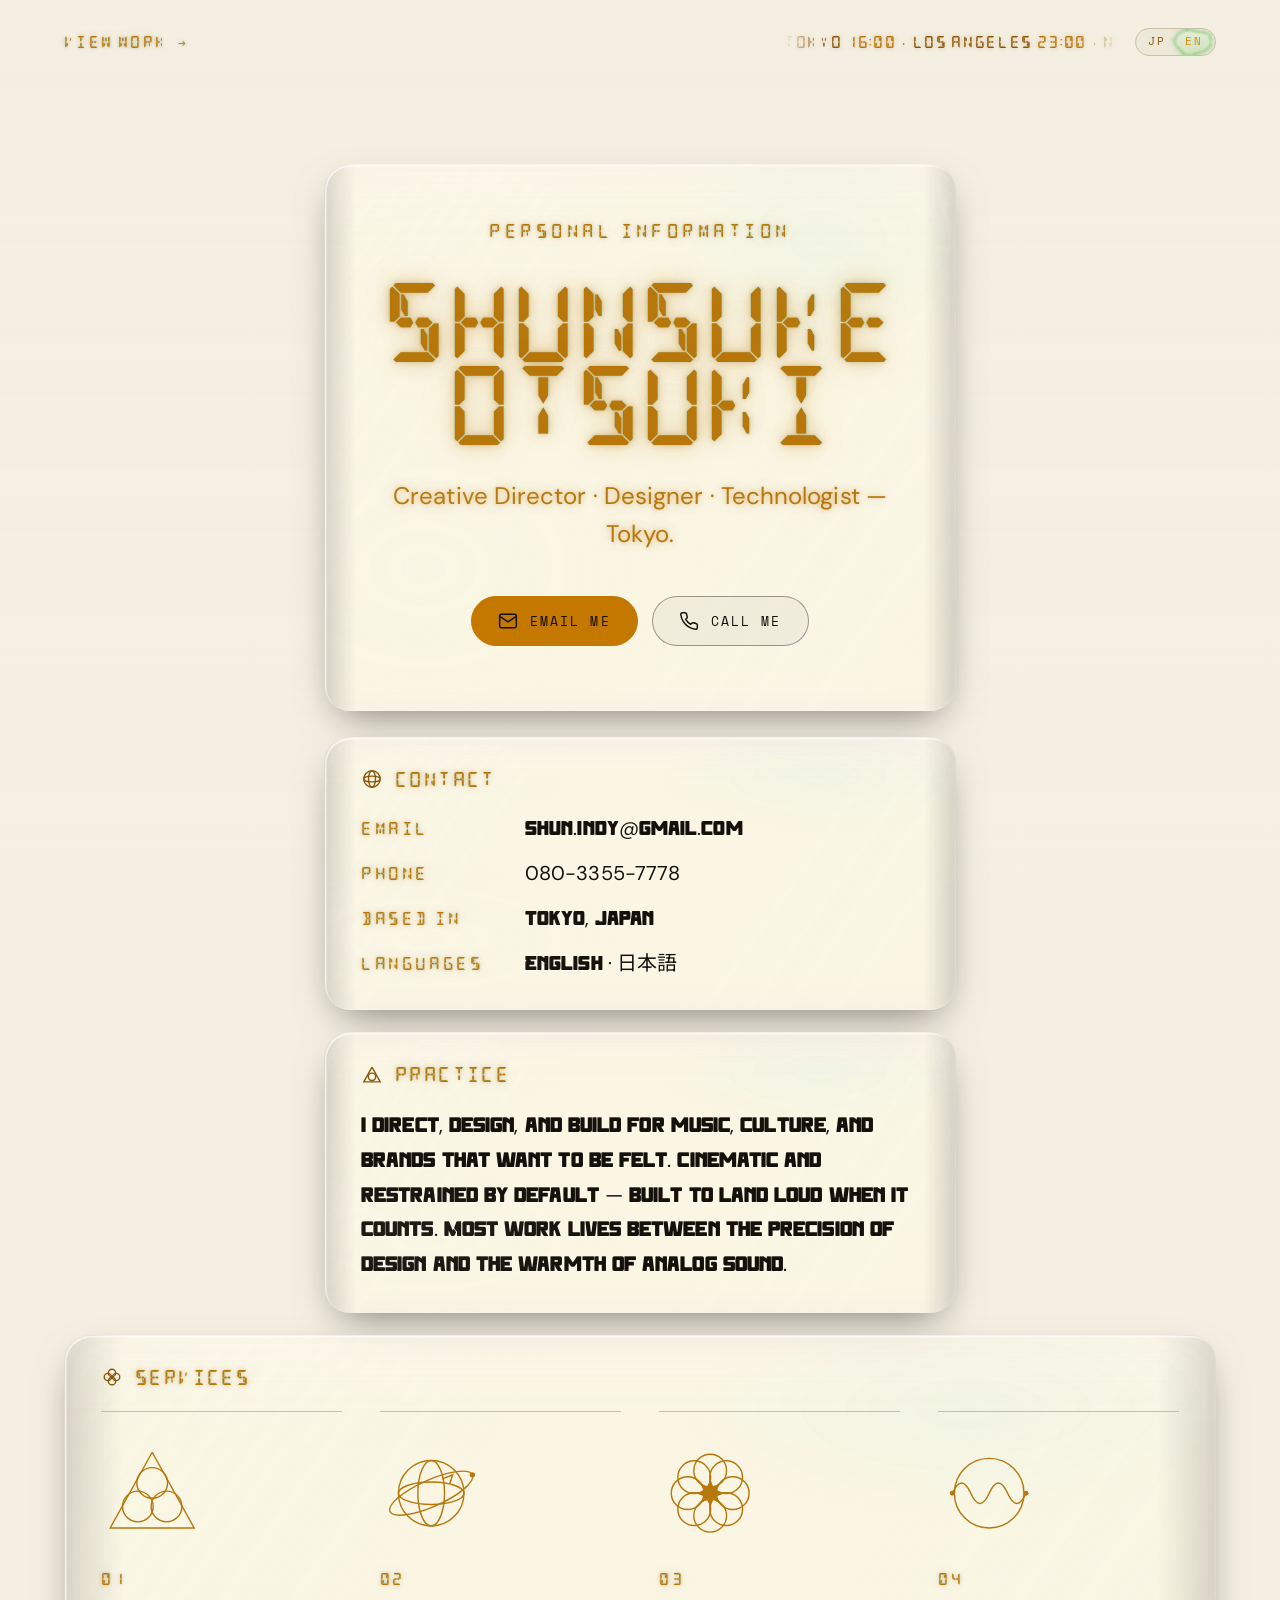
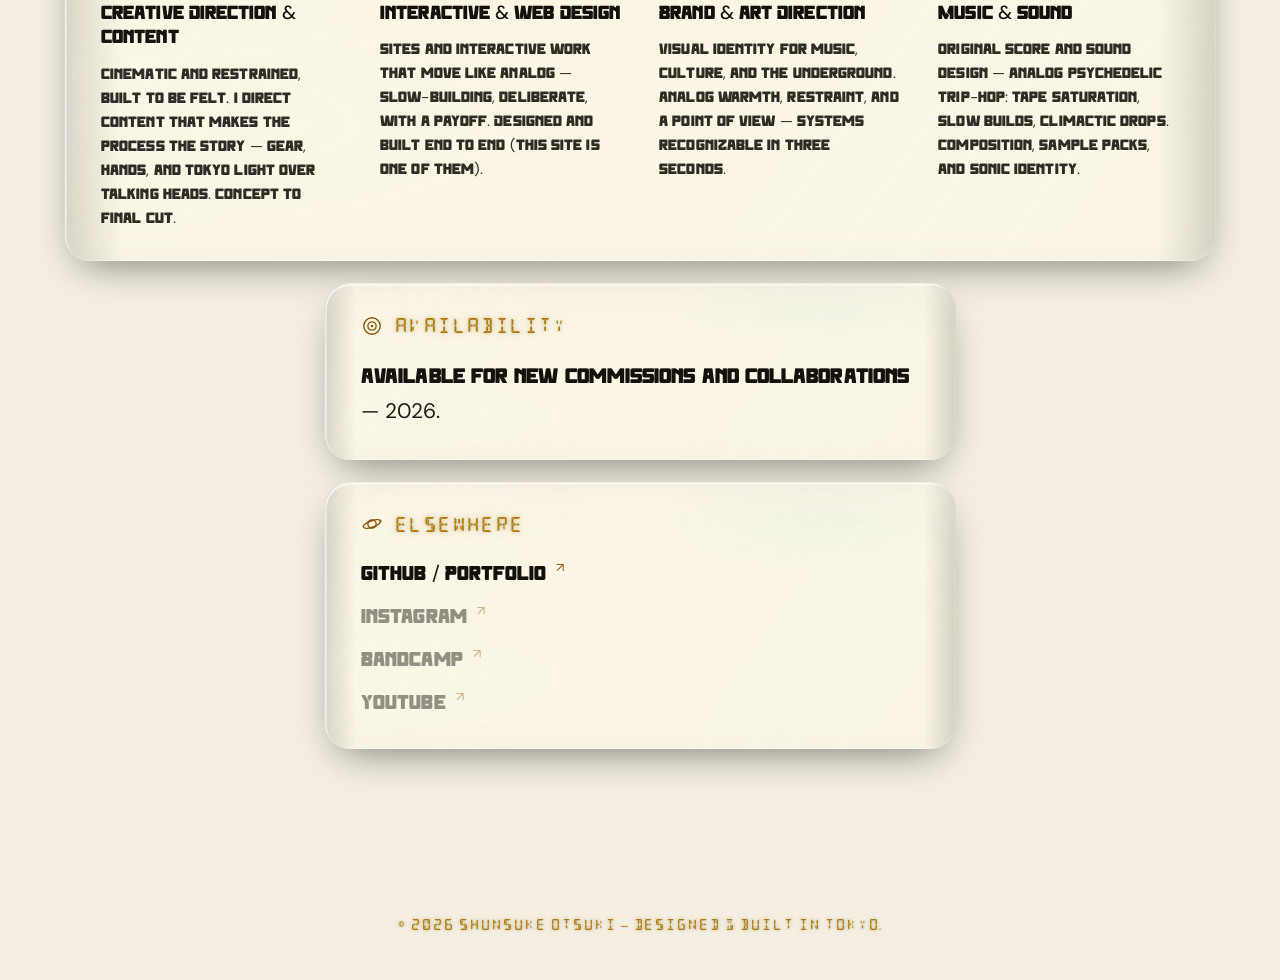
==== commit c7b6f916: "Cinematic bg re-encode, clearer reflective glass, refraction-lens cursor Background video: re-encode" ====
--- a/index.html
+++ b/index.html
@@ -12,8 +12,8 @@
   <link rel="preconnect" href="https://fonts.gstatic.com" crossorigin />
   <link href="https://fonts.googleapis.com/css2?family=Archivo+Black&family=DM+Sans:wght@400;500&family=Noto+Sans+JP:wght@400;500;700&family=Space+Mono:wght@400;700&display=swap" rel="stylesheet" />
 
-  <link rel="stylesheet" href="css/style.css?v=2026061303" />
-  <link rel="stylesheet" href="css/info.css?v=2026061303" />
+  <link rel="stylesheet" href="css/style.css?v=2026061304" />
+  <link rel="stylesheet" href="css/info.css?v=2026061304" />
 
   <script>
     (function () {
@@ -33,7 +33,7 @@
        Safari runs it. preload=metadata so the page paints fast and the
        video streams in. Dark/light scrim is applied via CSS overlay. -->
   <video class="info-bg-video" autoplay loop muted playsinline preload="metadata" aria-hidden="true">
-    <source src="assets/video/hj-bg.mp4?v=20260610b" type="video/mp4" />
+    <source src="assets/video/hj-bg.mp4?v=20260614" type="video/mp4" />
   </video>
   <div class="info-bg-scrim" aria-hidden="true"></div>
   <div class="info-flash"    aria-hidden="true"></div>
@@ -108,7 +108,7 @@
       </div>
     </section>
 
-    <section class="info-block info-block--contact glass--flat reveal">
+    <section class="info-block info-block--contact glass reveal">
       <p class="info-block__label">
         <svg class="mini-logo" viewBox="0 0 24 24" fill="none" stroke="currentColor" stroke-width="1.5" aria-hidden="true">
           <circle class="draw" style="--d:0" cx="12" cy="12" r="9" pathLength="1"/>
@@ -137,7 +137,7 @@
       </ul>
     </section>
 
-    <section class="info-block glass--flat reveal">
+    <section class="info-block glass reveal">
       <p class="info-block__label">
         <svg class="mini-logo" viewBox="0 0 24 24" fill="none" stroke="currentColor" stroke-width="1.5" aria-hidden="true">
           <path class="draw" style="--d:0" d="M12 3.5 21 19.5 3 19.5 Z" pathLength="1"/>
@@ -155,7 +155,7 @@
     <!-- Services — borndigital.be-style 4-up: each capability column carries
          a thin line-art logo that draws itself in on scroll, then keeps a
          slow ambient motion (transform-only, compositor cheap). -->
-    <section class="info-block info-block--caps glass--flat reveal">
+    <section class="info-block info-block--caps glass reveal">
       <p class="info-block__label">
         <svg class="mini-logo" viewBox="0 0 24 24" fill="none" stroke="currentColor" stroke-width="1.5" aria-hidden="true">
           <circle class="draw" style="--d:0" cx="12" cy="7.5"  r="4" pathLength="1"/>
@@ -242,7 +242,7 @@
       </ul>
     </section>
 
-    <section class="info-block glass--flat reveal">
+    <section class="info-block glass reveal">
       <p class="info-block__label">
         <svg class="mini-logo" viewBox="0 0 24 24" fill="none" stroke="currentColor" stroke-width="1.5" aria-hidden="true">
           <circle class="draw" style="--d:0" cx="12" cy="12" r="9" pathLength="1"/>
@@ -254,7 +254,7 @@
       <p class="info-prose" data-bind="infoAvailability">Available for new commissions and collaborations — 2026.</p>
     </section>
 
-    <section class="info-block glass--flat reveal">
+    <section class="info-block glass reveal">
       <p class="info-block__label">
         <svg class="mini-logo" viewBox="0 0 24 24" fill="none" stroke="currentColor" stroke-width="1.5" aria-hidden="true">
           <circle class="draw" style="--d:0" cx="12" cy="12" r="4.5" pathLength="1"/>
@@ -277,7 +277,7 @@
     <p>© <span id="info-year">—</span> Shunsuke Otsuki — <span data-bind="credit">Designed &amp; built in Tokyo.</span></p>
   </footer>
 
-  <script defer src="js/config.js?v=2026061303"></script>
-  <script defer src="js/info.js?v=2026061303"></script>
+  <script defer src="js/config.js?v=2026061304"></script>
+  <script defer src="js/info.js?v=2026061304"></script>
 </body>
 </html>
--- a/css/style.css
+++ b/css/style.css
@@ -115,11 +115,11 @@
   --neo-amber:  #FFB35C;                    /* warm analog-bulb halo      */
   --neo-cyan:   #4FD6E0;                    /* CRT rim light              */
   --space:      #0A0E14;                    /* deep-space surface         */
-  --glass-blur:      18px;
-  --glass-tint:      rgba(8, 12, 18, 0.40);
-  --glass-tint-flat: rgba(8, 12, 18, 0.55); /* no-blur fallback variant   */
-  --glass-radius:    26px;                  /* capsule-ish — water tube   */
-  --glass-highlight: rgba(255, 255, 255, 0.12);
+  --glass-blur:      16px;
+  --glass-tint:      rgba(8, 12, 18, 0.24);  /* clearer — see-through glass */
+  --glass-tint-flat: rgba(8, 12, 18, 0.34);  /* no-blur fallback variant   */
+  --glass-radius:    26px;                   /* capsule-ish — water tube   */
+  --glass-highlight: rgba(255, 255, 255, 0.22);
 }
 
 /* ===========================================================================
@@ -154,13 +154,13 @@
   --board-dim:      rgba(20, 17, 10, 0.72);
   --board-dim-glow: rgba(20, 17, 10, 0.30);
 
-  /* Liquid glass on cream — bright tint, ink text. */
+  /* Liquid glass on cream — clearer tint, ink text. */
   --ink:             #14110a;
   --neo-amber:       #b86a14;
   --neo-cyan:        #0d7e8a;
-  --glass-tint:      rgba(244, 239, 226, 0.55);
-  --glass-tint-flat: rgba(244, 239, 226, 0.72);
-  --glass-highlight: rgba(255, 255, 255, 0.55);
+  --glass-tint:      rgba(244, 239, 226, 0.42);
+  --glass-tint-flat: rgba(244, 239, 226, 0.52);
+  --glass-highlight: rgba(255, 255, 255, 0.65);
 }
 :root[data-theme="light"] body { color-scheme: light; }
 
@@ -1694,30 +1694,33 @@
 .glass--flat {
   position: relative;
   overflow: hidden; /* clips the specular sweep strip */
-  /* "Water tube" shading — curved edge darkening + a vertical meniscus
-   * highlight band + top water-line sheen, layered over the tint. All
-   * static gradients: the cylindrical read costs nothing per frame. */
+  /* Clear glass: a soft diagonal light-catch + a top water-line sheen
+   * over a LOW tint, with only the faintest edge falloff so the panel
+   * reads see-through and glossy rather than like a dark tube. All
+   * static gradients — zero per-frame cost. */
   background:
-    linear-gradient(90deg, rgba(2, 4, 8, 0.32) 0%, transparent 6%, transparent 94%, rgba(2, 4, 8, 0.32) 100%),
-    linear-gradient(90deg, transparent 4.5%, rgba(255, 255, 255, 0.11) 7.5%, rgba(255, 255, 255, 0.02) 12%, transparent 16%),
-    linear-gradient(180deg, rgba(255, 255, 255, 0.08) 0%, transparent 12%, transparent 88%, rgba(2, 4, 8, 0.20) 100%),
+    linear-gradient(125deg, transparent 0%, rgba(255, 255, 255, 0.07) 16%, transparent 33%, transparent 63%, rgba(255, 255, 255, 0.05) 77%, transparent 93%),
+    linear-gradient(180deg, rgba(255, 255, 255, 0.12) 0%, rgba(255, 255, 255, 0.02) 14%, transparent 22%),
+    linear-gradient(90deg, rgba(2, 4, 8, 0.14) 0%, transparent 5%, transparent 95%, rgba(2, 4, 8, 0.14) 100%),
     var(--glass-tint);
   border-radius: var(--glass-radius);
+  border: 1px solid rgba(255, 255, 255, 0.14);
   box-shadow:
-    inset 1px 1px 0 var(--glass-highlight),
-    inset 0 0 0 1px rgba(255, 255, 255, 0.04),
-    inset -2px 0 6px -2px rgba(255, 255, 255, 0.05),
-    0 12px 32px -12px rgba(0, 0, 0, 0.50);
+    inset 1.5px 1.5px 0 var(--glass-highlight),  /* bright lit top-left edge */
+    inset -1px -1px 0 rgba(255, 255, 255, 0.05),
+    inset 0 0 34px rgba(255, 255, 255, 0.035),   /* faint internal glow      */
+    0 16px 42px -16px rgba(0, 0, 0, 0.55);
 }
 .glass {
-  -webkit-backdrop-filter: blur(var(--glass-blur)) saturate(150%);
-  backdrop-filter: blur(var(--glass-blur)) saturate(150%);
+  /* brightness lift makes the blurred backdrop feel lit through the glass */
+  -webkit-backdrop-filter: blur(var(--glass-blur)) saturate(165%) brightness(1.05);
+  backdrop-filter: blur(var(--glass-blur)) saturate(165%) brightness(1.05);
 }
 .glass--flat {
   background:
-    linear-gradient(90deg, rgba(2, 4, 8, 0.32) 0%, transparent 6%, transparent 94%, rgba(2, 4, 8, 0.32) 100%),
-    linear-gradient(90deg, transparent 4.5%, rgba(255, 255, 255, 0.10) 7.5%, rgba(255, 255, 255, 0.02) 12%, transparent 16%),
-    linear-gradient(180deg, rgba(255, 255, 255, 0.07) 0%, transparent 12%, transparent 88%, rgba(2, 4, 8, 0.20) 100%),
+    linear-gradient(125deg, transparent 0%, rgba(255, 255, 255, 0.07) 16%, transparent 33%, transparent 63%, rgba(255, 255, 255, 0.05) 77%, transparent 93%),
+    linear-gradient(180deg, rgba(255, 255, 255, 0.11) 0%, rgba(255, 255, 255, 0.02) 14%, transparent 22%),
+    linear-gradient(90deg, rgba(2, 4, 8, 0.14) 0%, transparent 5%, transparent 95%, rgba(2, 4, 8, 0.14) 100%),
     var(--glass-tint-flat);
 }
 
@@ -1760,9 +1763,9 @@
   background: linear-gradient(
     90deg,
     transparent,
-    rgba(255, 255, 255, 0.05) 40%,
-    rgba(255, 255, 255, 0.09) 50%,
-    rgba(255, 255, 255, 0.05) 60%,
+    rgba(255, 255, 255, 0.08) 38%,
+    rgba(255, 255, 255, 0.18) 50%,
+    rgba(255, 255, 255, 0.08) 62%,
     transparent
   );
   transform: translateX(-150%) skewX(-18deg);
@@ -1809,32 +1812,45 @@
   93%      { opacity: 0.97; }
 }
 
-/* ---------- Cursor — a small circle that follows the pointer ----------
- * Replaces the old reveal-lens. A JS follower (in info.js + main.js)
- * creates the element, tracks the pointer 1:1, and adds .cursor-none to
- * <html> so the OS arrow is hidden only once the dot is live (graceful
- * if JS never runs). Hidden on touch / no-hover devices. */
+/* ---------- Cursor — small circle + refraction lens + particle aura ----
+ * A JS follower (in info.js + main.js) builds the .cursor wrapper, tracks
+ * the pointer 1:1, injects the SVG refraction filter, and adds .cursor-none
+ * to <html> so the OS arrow is hidden only once the cursor is live (graceful
+ * if JS never runs). The lens uses backdrop-filter: url(#cursor-refract) to
+ * warp + hue-shift the background behind it like light bending round a
+ * black hole; a constellation of tiny motes orbits as an aura. Hidden on
+ * touch / no-hover / reduced-motion. */
 html.cursor-none,
 html.cursor-none * { cursor: none; }
+
+.cursor {
+  position: fixed;
+  top: 0;
+  left: 0;
+  width: 0;
+  height: 0;
+  z-index: 9999;
+  pointer-events: none;
+  transform: translate3d(-300px, -300px, 0);
+  will-change: transform;
+}
+
+/* The small circle the user likes — size kept. */
 .cursor-dot {
-  position: fixed;
+  position: absolute;
   top: 0;
   left: 0;
   width: 20px;
   height: 20px;
-  margin: -10px 0 0 -10px;          /* center the ring on the point */
-  border: 1.5px solid rgba(255, 255, 255, 0.85);
+  margin: -10px 0 0 -10px;
+  border: 1.5px solid rgba(255, 255, 255, 0.88);
   border-radius: 50%;
-  pointer-events: none;
-  z-index: 9999;
-  transform: translate3d(-100px, -100px, 0);
   box-shadow: 0 0 0 1px rgba(0, 0, 0, 0.22), 0 0 6px rgba(0, 0, 0, 0.18);
   transition: width 160ms var(--ease-out), height 160ms var(--ease-out),
               margin 160ms var(--ease-out), background-color 160ms var(--ease-out),
               border-color 160ms var(--ease-out);
-  will-change: transform;
-}
-.cursor-dot::after {            /* tiny precise center dot */
+}
+.cursor-dot::after {
   content: "";
   position: absolute;
   top: 50%;
@@ -1845,17 +1861,65 @@
   border-radius: 50%;
   background: rgba(255, 255, 255, 0.9);
 }
-.cursor-dot.is-hover {            /* grows over links/buttons */
+.cursor.is-hover .cursor-dot {
   width: 34px;
   height: 34px;
   margin: -17px 0 0 -17px;
   background-color: rgba(255, 255, 255, 0.08);
   border-color: rgba(255, 255, 255, 0.95);
 }
-.cursor-dot.is-down { width: 15px; height: 15px; margin: -7.5px 0 0 -7.5px; }
+.cursor.is-down .cursor-dot { width: 15px; height: 15px; margin: -7.5px 0 0 -7.5px; }
+
+/* Refraction lens — warps + colour-shifts the backdrop (black-hole feel). */
+.cursor-lens {
+  position: absolute;
+  top: 0;
+  left: 0;
+  width: 116px;
+  height: 116px;
+  margin: -58px 0 0 -58px;
+  border-radius: 50%;
+  -webkit-backdrop-filter: url(#cursor-refract) saturate(1.5);
+  backdrop-filter: url(#cursor-refract) saturate(1.5);
+  background:
+    radial-gradient(circle, rgba(0, 0, 0, 0.30) 0%, rgba(0, 0, 0, 0.10) 34%, transparent 60%),
+    radial-gradient(circle, transparent 54%, rgba(255, 70, 140, 0.13) 62%, rgba(140, 110, 255, 0.10) 70%, rgba(80, 220, 255, 0.13) 78%, transparent 88%);
+  box-shadow: 0 0 26px 6px rgba(130, 170, 255, 0.05);
+  transition: width 220ms var(--ease-out), height 220ms var(--ease-out), margin 220ms var(--ease-out);
+}
+.cursor.is-hover .cursor-lens { width: 150px; height: 150px; margin: -75px 0 0 -75px; }
+.cursor.is-down  .cursor-lens { width: 92px;  height: 92px;  margin: -46px 0 0 -46px; }
+
+/* Aura — a slowly spinning constellation of tiny motes (built in JS). */
+.cursor-aura {
+  position: absolute;
+  top: 0;
+  left: 0;
+  width: 0;
+  height: 0;
+  animation: cursor-aura-spin 7s linear infinite;
+}
+.cursor-aura i {
+  position: absolute;
+  top: 0;
+  left: 0;
+  margin: -1.5px 0 0 -1.5px;
+  border-radius: 50%;
+  box-shadow: 0 0 6px rgba(255, 255, 255, 0.45);
+  animation: cursor-aura-twinkle 2.4s ease-in-out infinite;
+}
+@keyframes cursor-aura-spin { to { transform: rotate(360deg); } }
+@keyframes cursor-aura-twinkle { 0%, 100% { opacity: 0.3; } 50% { opacity: 0.95; } }
+
+.cursor--reduced .cursor-lens,
+.cursor--reduced .cursor-aura { display: none; }
+
 @media (hover: none) {
   html.cursor-none, html.cursor-none * { cursor: auto; }
-  .cursor-dot { display: none; }
+  .cursor { display: none; }
+}
+@media (prefers-reduced-motion: reduce) {
+  .cursor-lens, .cursor-aura { display: none; }
 }
 
 /* ---------- Work-page applications of the glass system ---------- */
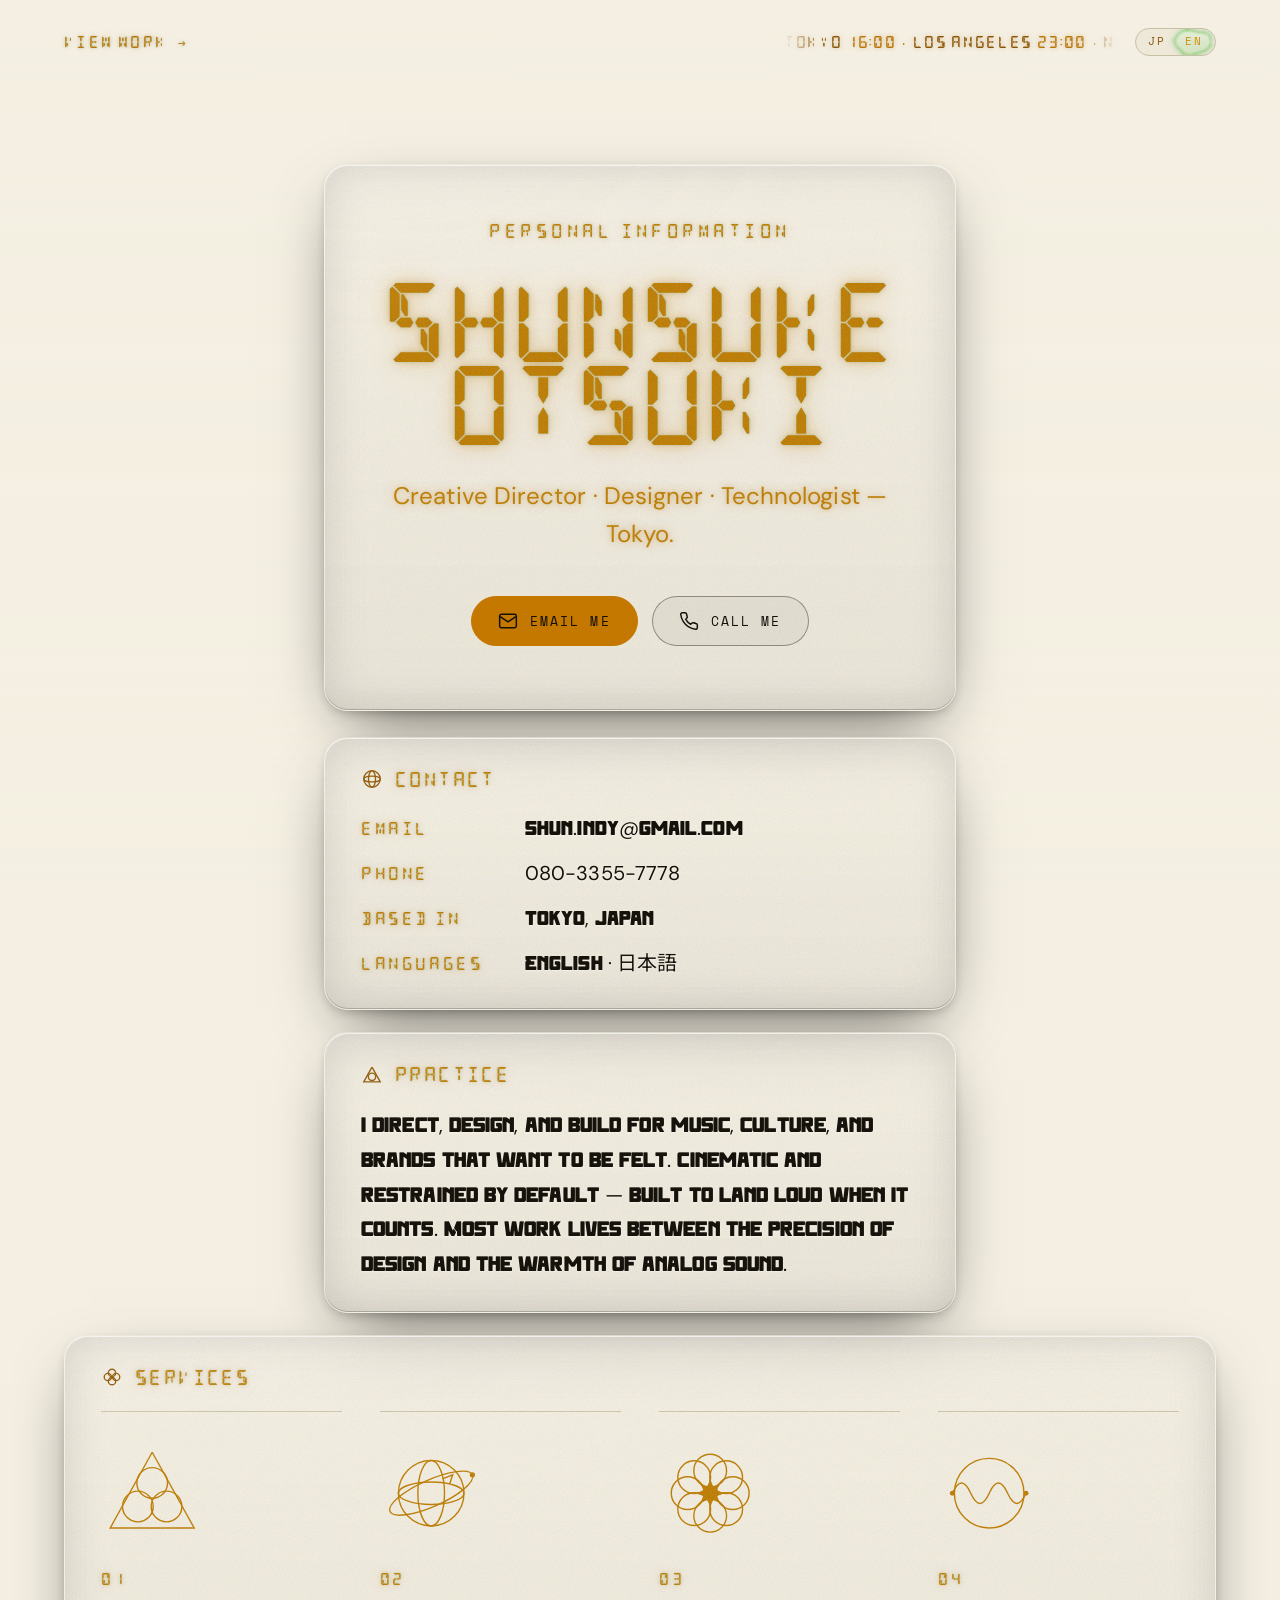
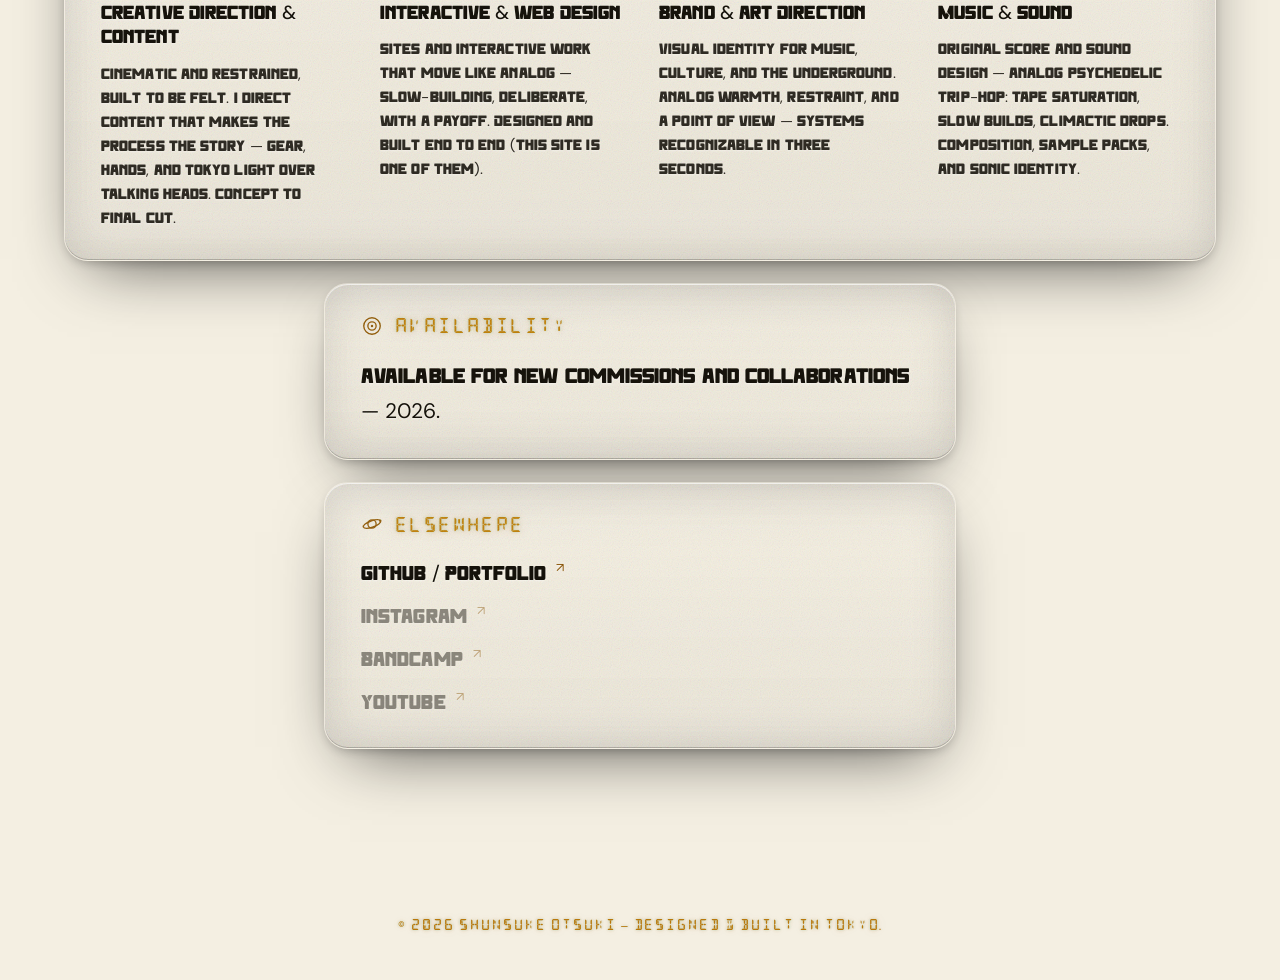
==== commit 49116caa: "Refine glass (less cheap) + rework cursor: small dot, bigger chromatic lens Glass: dropped the cheap" ====
--- a/index.html
+++ b/index.html
@@ -12,8 +12,8 @@
   <link rel="preconnect" href="https://fonts.gstatic.com" crossorigin />
   <link href="https://fonts.googleapis.com/css2?family=Archivo+Black&family=DM+Sans:wght@400;500&family=Noto+Sans+JP:wght@400;500;700&family=Space+Mono:wght@400;700&display=swap" rel="stylesheet" />
 
-  <link rel="stylesheet" href="css/style.css?v=2026061304" />
-  <link rel="stylesheet" href="css/info.css?v=2026061304" />
+  <link rel="stylesheet" href="css/style.css?v=2026061305" />
+  <link rel="stylesheet" href="css/info.css?v=2026061305" />
 
   <script>
     (function () {
@@ -277,7 +277,7 @@
     <p>© <span id="info-year">—</span> Shunsuke Otsuki — <span data-bind="credit">Designed &amp; built in Tokyo.</span></p>
   </footer>
 
-  <script defer src="js/config.js?v=2026061304"></script>
-  <script defer src="js/info.js?v=2026061304"></script>
+  <script defer src="js/config.js?v=2026061305"></script>
+  <script defer src="js/info.js?v=2026061305"></script>
 </body>
 </html>
--- a/css/style.css
+++ b/css/style.css
@@ -115,11 +115,11 @@
   --neo-amber:  #FFB35C;                    /* warm analog-bulb halo      */
   --neo-cyan:   #4FD6E0;                    /* CRT rim light              */
   --space:      #0A0E14;                    /* deep-space surface         */
-  --glass-blur:      16px;
-  --glass-tint:      rgba(8, 12, 18, 0.24);  /* clearer — see-through glass */
-  --glass-tint-flat: rgba(8, 12, 18, 0.34);  /* no-blur fallback variant   */
-  --glass-radius:    26px;                   /* capsule-ish — water tube   */
-  --glass-highlight: rgba(255, 255, 255, 0.22);
+  --glass-blur:      24px;                   /* deep frost = premium glass */
+  --glass-tint:      rgba(10, 14, 20, 0.34);
+  --glass-tint-flat: rgba(10, 14, 20, 0.44); /* no-blur fallback variant   */
+  --glass-radius:    24px;
+  --glass-highlight: rgba(255, 255, 255, 0.14);
 }
 
 /* ===========================================================================
@@ -1693,92 +1693,58 @@
 .glass,
 .glass--flat {
   position: relative;
-  overflow: hidden; /* clips the specular sweep strip */
-  /* Clear glass: a soft diagonal light-catch + a top water-line sheen
-   * over a LOW tint, with only the faintest edge falloff so the panel
-   * reads see-through and glossy rather than like a dark tube. All
-   * static gradients — zero per-frame cost. */
+  overflow: hidden;
+  /* Refined frosted glass: an even, deeply-blurred pane with a quiet
+   * vertical sheen (lighter at the very top, a touch darker at the
+   * bottom) over the tint. No hard diagonal "shine" — depth comes from
+   * the edge lights and the soft floating shadow below. */
   background:
-    linear-gradient(125deg, transparent 0%, rgba(255, 255, 255, 0.07) 16%, transparent 33%, transparent 63%, rgba(255, 255, 255, 0.05) 77%, transparent 93%),
-    linear-gradient(180deg, rgba(255, 255, 255, 0.12) 0%, rgba(255, 255, 255, 0.02) 14%, transparent 22%),
-    linear-gradient(90deg, rgba(2, 4, 8, 0.14) 0%, transparent 5%, transparent 95%, rgba(2, 4, 8, 0.14) 100%),
+    linear-gradient(180deg, rgba(255, 255, 255, 0.05) 0%, rgba(255, 255, 255, 0) 24%, rgba(0, 0, 0, 0.04) 100%),
     var(--glass-tint);
   border-radius: var(--glass-radius);
-  border: 1px solid rgba(255, 255, 255, 0.14);
+  border: 1px solid rgba(255, 255, 255, 0.08);
   box-shadow:
-    inset 1.5px 1.5px 0 var(--glass-highlight),  /* bright lit top-left edge */
-    inset -1px -1px 0 rgba(255, 255, 255, 0.05),
-    inset 0 0 34px rgba(255, 255, 255, 0.035),   /* faint internal glow      */
-    0 16px 42px -16px rgba(0, 0, 0, 0.55);
+    inset 0 1px 0 0 var(--glass-highlight),    /* fine lit top edge        */
+    inset 0 -1px 0 0 rgba(0, 0, 0, 0.22),      /* fine shaded bottom edge  */
+    inset 0 0 46px rgba(0, 0, 0, 0.14),        /* soft inner vignette/depth */
+    0 24px 64px -26px rgba(0, 0, 0, 0.72),     /* big soft floating shadow  */
+    0 4px 14px -6px rgba(0, 0, 0, 0.40);
 }
 .glass {
-  /* brightness lift makes the blurred backdrop feel lit through the glass */
-  -webkit-backdrop-filter: blur(var(--glass-blur)) saturate(165%) brightness(1.05);
-  backdrop-filter: blur(var(--glass-blur)) saturate(165%) brightness(1.05);
+  -webkit-backdrop-filter: blur(var(--glass-blur)) saturate(128%);
+  backdrop-filter: blur(var(--glass-blur)) saturate(128%);
 }
 .glass--flat {
   background:
-    linear-gradient(125deg, transparent 0%, rgba(255, 255, 255, 0.07) 16%, transparent 33%, transparent 63%, rgba(255, 255, 255, 0.05) 77%, transparent 93%),
-    linear-gradient(180deg, rgba(255, 255, 255, 0.11) 0%, rgba(255, 255, 255, 0.02) 14%, transparent 22%),
-    linear-gradient(90deg, rgba(2, 4, 8, 0.14) 0%, transparent 5%, transparent 95%, rgba(2, 4, 8, 0.14) 100%),
+    linear-gradient(180deg, rgba(255, 255, 255, 0.05) 0%, rgba(255, 255, 255, 0) 24%, rgba(0, 0, 0, 0.04) 100%),
     var(--glass-tint-flat);
 }
 
-/* Caustics — two soft light blobs drifting inside the glass like light
- * refracted through moving water. Transform-only on a ::before layer;
- * runs only while the panel is revealed. (Scoped off cap-grid items,
- * whose ::before is their accent line.) */
+/* Fine analog grain inside the glass — a still, low-contrast noise layer
+ * that gives the frost real texture instead of flat plastic. Static, so
+ * zero per-frame cost. (Scoped off cap-grid items, whose ::before is
+ * their accent line.) */
 .glass::before {
   content: "";
   position: absolute;
-  inset: -25%;
+  inset: 0;
   pointer-events: none;
-  background:
-    radial-gradient(32% 26% at 30% 68%, rgba(255, 255, 255, 0.055), transparent 70%),
-    radial-gradient(24% 20% at 72% 28%, rgba(79, 214, 224, 0.05), transparent 70%);
-  transform: translate3d(-3%, -2%, 0);
-  animation: glass-caustic 12s ease-in-out infinite alternate;
-  animation-play-state: paused;
-}
-.glass.is-lit::before,
-.glass.is-in::before { animation-play-state: running; }
-@keyframes glass-caustic {
-  to { transform: translate3d(3%, 2.5%, 0) rotate(1.6deg); }
-}
-
-/* Specular sweep — a slow diagonal light band crossing the panel, like a
- * reflection sliding over real glass. Transform-only (compositor cheap,
- * never background-position — that repaints every frame) and runs ONLY
- * while the panel is revealed (.is-in from the page observers, or .is-lit
- * set statically on above-the-fold panels). */
+  opacity: 0.5;
+  mix-blend-mode: overlay;
+  background-image: url("data:image/svg+xml;utf8,<svg xmlns='http://www.w3.org/2000/svg' width='160' height='160'><filter id='g'><feTurbulence type='fractalNoise' baseFrequency='0.9' numOctaves='2' stitchTiles='stitch'/></filter><rect width='100%' height='100%' filter='url(%23g)' opacity='0.6'/></svg>");
+  background-size: 160px 160px;
+}
+
+/* A single soft highlight where light catches the top-left of the pane —
+ * static, subtle, no moving sweep. */
 .glass::after,
 .glass--flat::after {
   content: "";
   position: absolute;
-  top: -20%;
-  bottom: -20%;
-  left: -30%;
-  width: 40%;
+  inset: 0;
+  border-radius: inherit;
   pointer-events: none;
-  background: linear-gradient(
-    90deg,
-    transparent,
-    rgba(255, 255, 255, 0.08) 38%,
-    rgba(255, 255, 255, 0.18) 50%,
-    rgba(255, 255, 255, 0.08) 62%,
-    transparent
-  );
-  transform: translateX(-150%) skewX(-18deg);
-  animation: glass-sweep 9s ease-in-out infinite;
-  animation-play-state: paused;
-}
-.glass.is-lit::after,
-.glass.is-in::after,
-.glass--flat.is-lit::after,
-.glass--flat.is-in::after { animation-play-state: running; }
-@keyframes glass-sweep {
-  0%, 55%   { transform: translateX(-150%) skewX(-18deg); }
-  85%, 100% { transform: translateX(480%)  skewX(-18deg); }
+  background: radial-gradient(130% 90% at 12% -10%, rgba(255, 255, 255, 0.10) 0%, rgba(255, 255, 255, 0.03) 26%, transparent 52%);
 }
 
 /* ---------- .bulb — neon analog-bulb text glow ---------- */
@@ -1812,14 +1778,15 @@
   93%      { opacity: 0.97; }
 }
 
-/* ---------- Cursor — small circle + refraction lens + particle aura ----
+/* ---------- Cursor — small circle + a big invisible refraction lens -----
  * A JS follower (in info.js + main.js) builds the .cursor wrapper, tracks
  * the pointer 1:1, injects the SVG refraction filter, and adds .cursor-none
  * to <html> so the OS arrow is hidden only once the cursor is live (graceful
- * if JS never runs). The lens uses backdrop-filter: url(#cursor-refract) to
- * warp + hue-shift the background behind it like light bending round a
- * black hole; a constellation of tiny motes orbits as an aura. Hidden on
- * touch / no-hover / reduced-motion. */
+ * if JS never runs). The lens is a large, edge-feathered backdrop-filter
+ * that warps the real background and splits its colour channels
+ * (chromatic refraction) — no fake light, no particles, no auto colour
+ * cycle; the colours come entirely from the background it bends. Hidden on
+ * touch / no-hover; the lens drops (dot stays) on reduced motion. */
 html.cursor-none,
 html.cursor-none * { cursor: none; }
 
@@ -1831,95 +1798,59 @@
   height: 0;
   z-index: 9999;
   pointer-events: none;
-  transform: translate3d(-300px, -300px, 0);
+  transform: translate3d(-400px, -400px, 0);
   will-change: transform;
 }
 
-/* The small circle the user likes — size kept. */
+/* The small circle — small and constant. No glow, no fill. */
 .cursor-dot {
   position: absolute;
   top: 0;
   left: 0;
-  width: 20px;
-  height: 20px;
-  margin: -10px 0 0 -10px;
-  border: 1.5px solid rgba(255, 255, 255, 0.88);
+  width: 18px;
+  height: 18px;
+  margin: -9px 0 0 -9px;
+  border: 1.5px solid rgba(255, 255, 255, 0.82);
   border-radius: 50%;
-  box-shadow: 0 0 0 1px rgba(0, 0, 0, 0.22), 0 0 6px rgba(0, 0, 0, 0.18);
-  transition: width 160ms var(--ease-out), height 160ms var(--ease-out),
-              margin 160ms var(--ease-out), background-color 160ms var(--ease-out),
-              border-color 160ms var(--ease-out);
+  transition: opacity 160ms var(--ease-out), border-color 160ms var(--ease-out);
 }
 .cursor-dot::after {
   content: "";
   position: absolute;
   top: 50%;
   left: 50%;
-  width: 3px;
-  height: 3px;
-  margin: -1.5px 0 0 -1.5px;
+  width: 2.5px;
+  height: 2.5px;
+  margin: -1.25px 0 0 -1.25px;
   border-radius: 50%;
-  background: rgba(255, 255, 255, 0.9);
-}
-.cursor.is-hover .cursor-dot {
-  width: 34px;
-  height: 34px;
-  margin: -17px 0 0 -17px;
-  background-color: rgba(255, 255, 255, 0.08);
-  border-color: rgba(255, 255, 255, 0.95);
-}
-.cursor.is-down .cursor-dot { width: 15px; height: 15px; margin: -7.5px 0 0 -7.5px; }
-
-/* Refraction lens — warps + colour-shifts the backdrop (black-hole feel). */
+  background: rgba(255, 255, 255, 0.85);
+}
+.cursor.is-hover .cursor-dot { border-color: rgba(255, 255, 255, 1); }
+.cursor.is-down  .cursor-dot { opacity: 0.6; }
+
+/* Refraction lens — large, edge-feathered, pure distortion. The mask
+ * fades the warp out at the rim so there's no hard circular cut; the
+ * element itself is invisible (no background, border or shadow). */
 .cursor-lens {
   position: absolute;
   top: 0;
   left: 0;
-  width: 116px;
-  height: 116px;
-  margin: -58px 0 0 -58px;
+  width: 220px;
+  height: 220px;
+  margin: -110px 0 0 -110px;
   border-radius: 50%;
-  -webkit-backdrop-filter: url(#cursor-refract) saturate(1.5);
-  backdrop-filter: url(#cursor-refract) saturate(1.5);
-  background:
-    radial-gradient(circle, rgba(0, 0, 0, 0.30) 0%, rgba(0, 0, 0, 0.10) 34%, transparent 60%),
-    radial-gradient(circle, transparent 54%, rgba(255, 70, 140, 0.13) 62%, rgba(140, 110, 255, 0.10) 70%, rgba(80, 220, 255, 0.13) 78%, transparent 88%);
-  box-shadow: 0 0 26px 6px rgba(130, 170, 255, 0.05);
-  transition: width 220ms var(--ease-out), height 220ms var(--ease-out), margin 220ms var(--ease-out);
-}
-.cursor.is-hover .cursor-lens { width: 150px; height: 150px; margin: -75px 0 0 -75px; }
-.cursor.is-down  .cursor-lens { width: 92px;  height: 92px;  margin: -46px 0 0 -46px; }
-
-/* Aura — a slowly spinning constellation of tiny motes (built in JS). */
-.cursor-aura {
-  position: absolute;
-  top: 0;
-  left: 0;
-  width: 0;
-  height: 0;
-  animation: cursor-aura-spin 7s linear infinite;
-}
-.cursor-aura i {
-  position: absolute;
-  top: 0;
-  left: 0;
-  margin: -1.5px 0 0 -1.5px;
-  border-radius: 50%;
-  box-shadow: 0 0 6px rgba(255, 255, 255, 0.45);
-  animation: cursor-aura-twinkle 2.4s ease-in-out infinite;
-}
-@keyframes cursor-aura-spin { to { transform: rotate(360deg); } }
-@keyframes cursor-aura-twinkle { 0%, 100% { opacity: 0.3; } 50% { opacity: 0.95; } }
-
-.cursor--reduced .cursor-lens,
-.cursor--reduced .cursor-aura { display: none; }
+  -webkit-backdrop-filter: url(#cursor-refract);
+  backdrop-filter: url(#cursor-refract);
+  -webkit-mask-image: radial-gradient(circle, #000 0%, #000 42%, transparent 72%);
+  mask-image: radial-gradient(circle, #000 0%, #000 42%, transparent 72%);
+}
 
 @media (hover: none) {
   html.cursor-none, html.cursor-none * { cursor: auto; }
   .cursor { display: none; }
 }
 @media (prefers-reduced-motion: reduce) {
-  .cursor-lens, .cursor-aura { display: none; }
+  .cursor-lens { display: none; }
 }
 
 /* ---------- Work-page applications of the glass system ---------- */
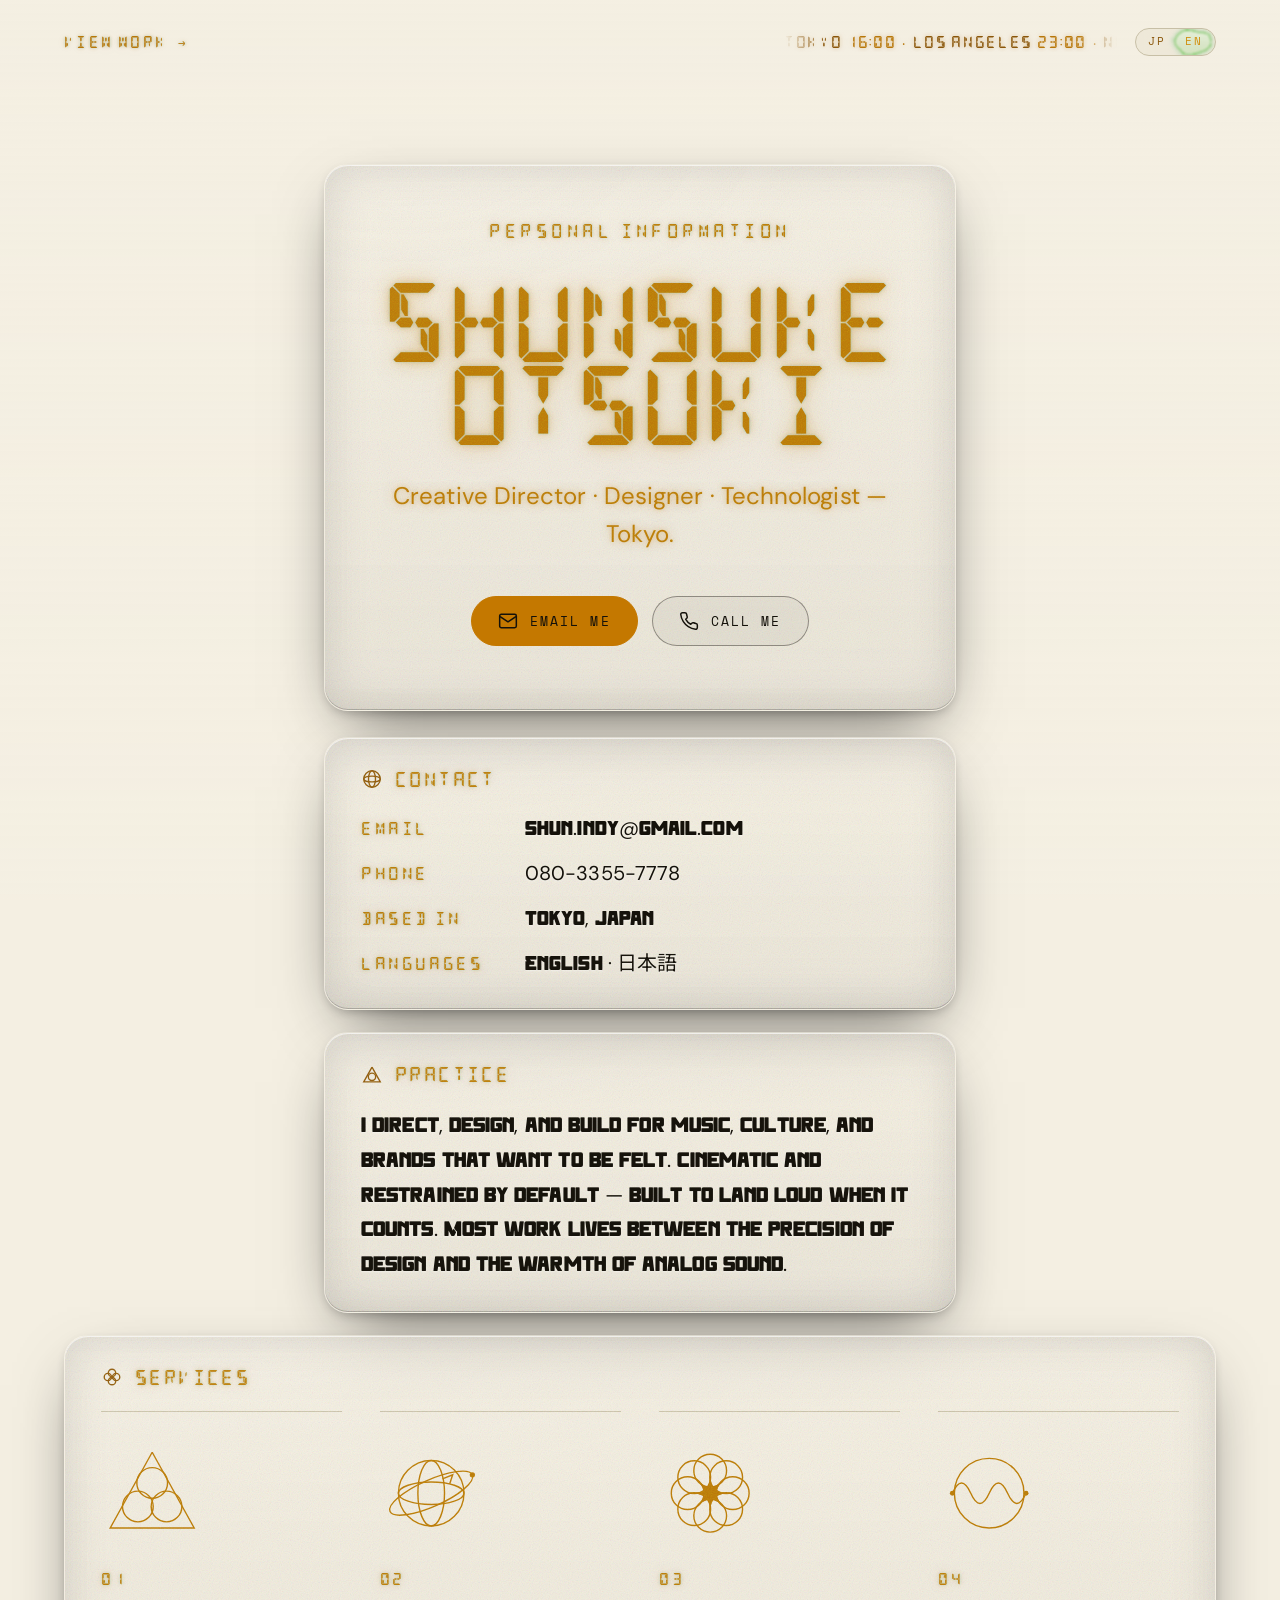
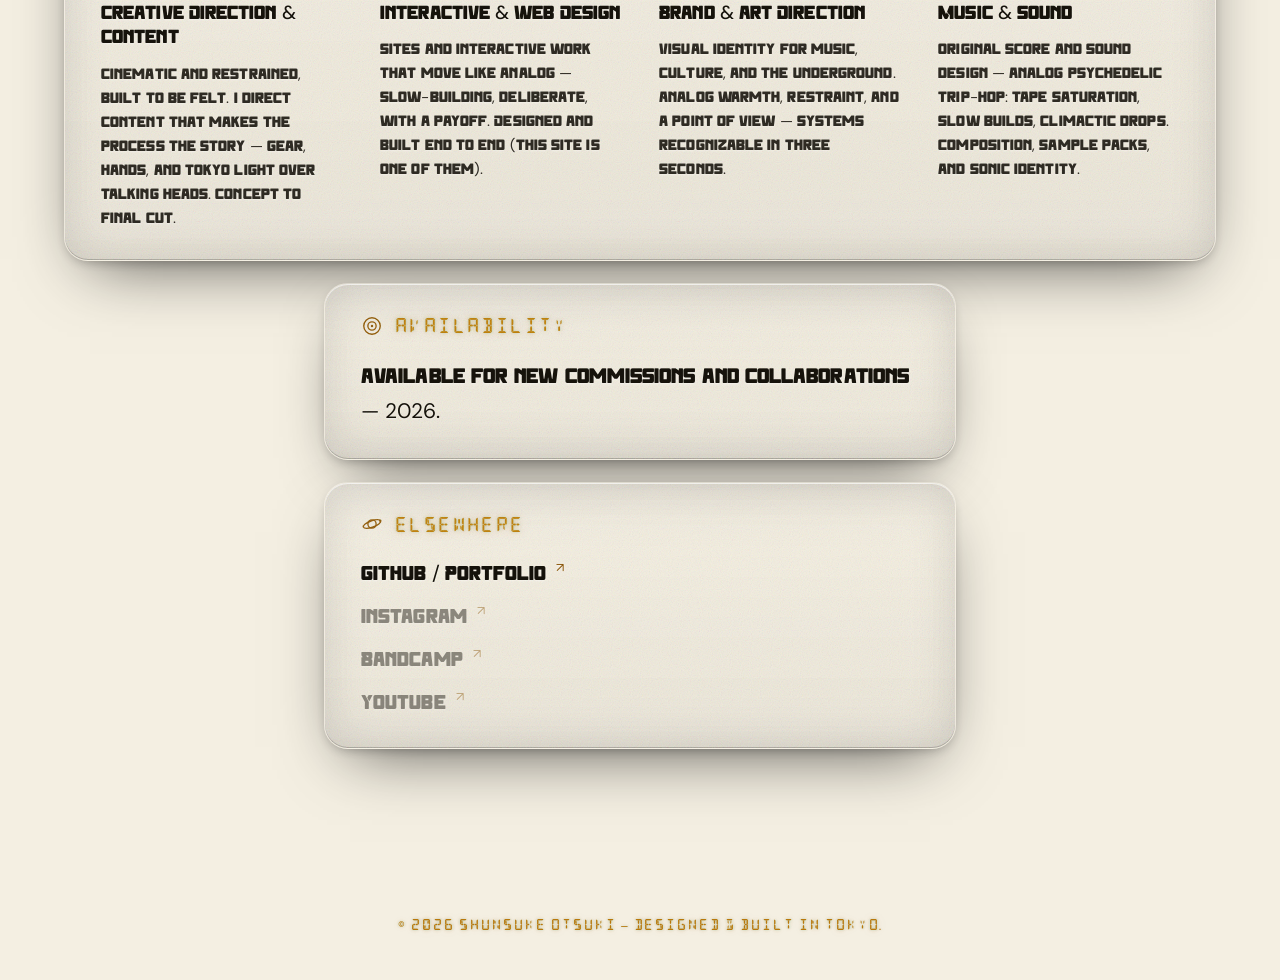
==== commit 08cfdea9: "Cursor lens: keep only the distortion, drop the chromatic colour split Replaced the 3-pass per-chann" ====
--- a/index.html
+++ b/index.html
@@ -12,8 +12,8 @@
   <link rel="preconnect" href="https://fonts.gstatic.com" crossorigin />
   <link href="https://fonts.googleapis.com/css2?family=Archivo+Black&family=DM+Sans:wght@400;500&family=Noto+Sans+JP:wght@400;500;700&family=Space+Mono:wght@400;700&display=swap" rel="stylesheet" />
 
-  <link rel="stylesheet" href="css/style.css?v=2026061305" />
-  <link rel="stylesheet" href="css/info.css?v=2026061305" />
+  <link rel="stylesheet" href="css/style.css?v=2026061306" />
+  <link rel="stylesheet" href="css/info.css?v=2026061306" />
 
   <script>
     (function () {
@@ -277,7 +277,7 @@
     <p>© <span id="info-year">—</span> Shunsuke Otsuki — <span data-bind="credit">Designed &amp; built in Tokyo.</span></p>
   </footer>
 
-  <script defer src="js/config.js?v=2026061305"></script>
-  <script defer src="js/info.js?v=2026061305"></script>
+  <script defer src="js/config.js?v=2026061306"></script>
+  <script defer src="js/info.js?v=2026061306"></script>
 </body>
 </html>
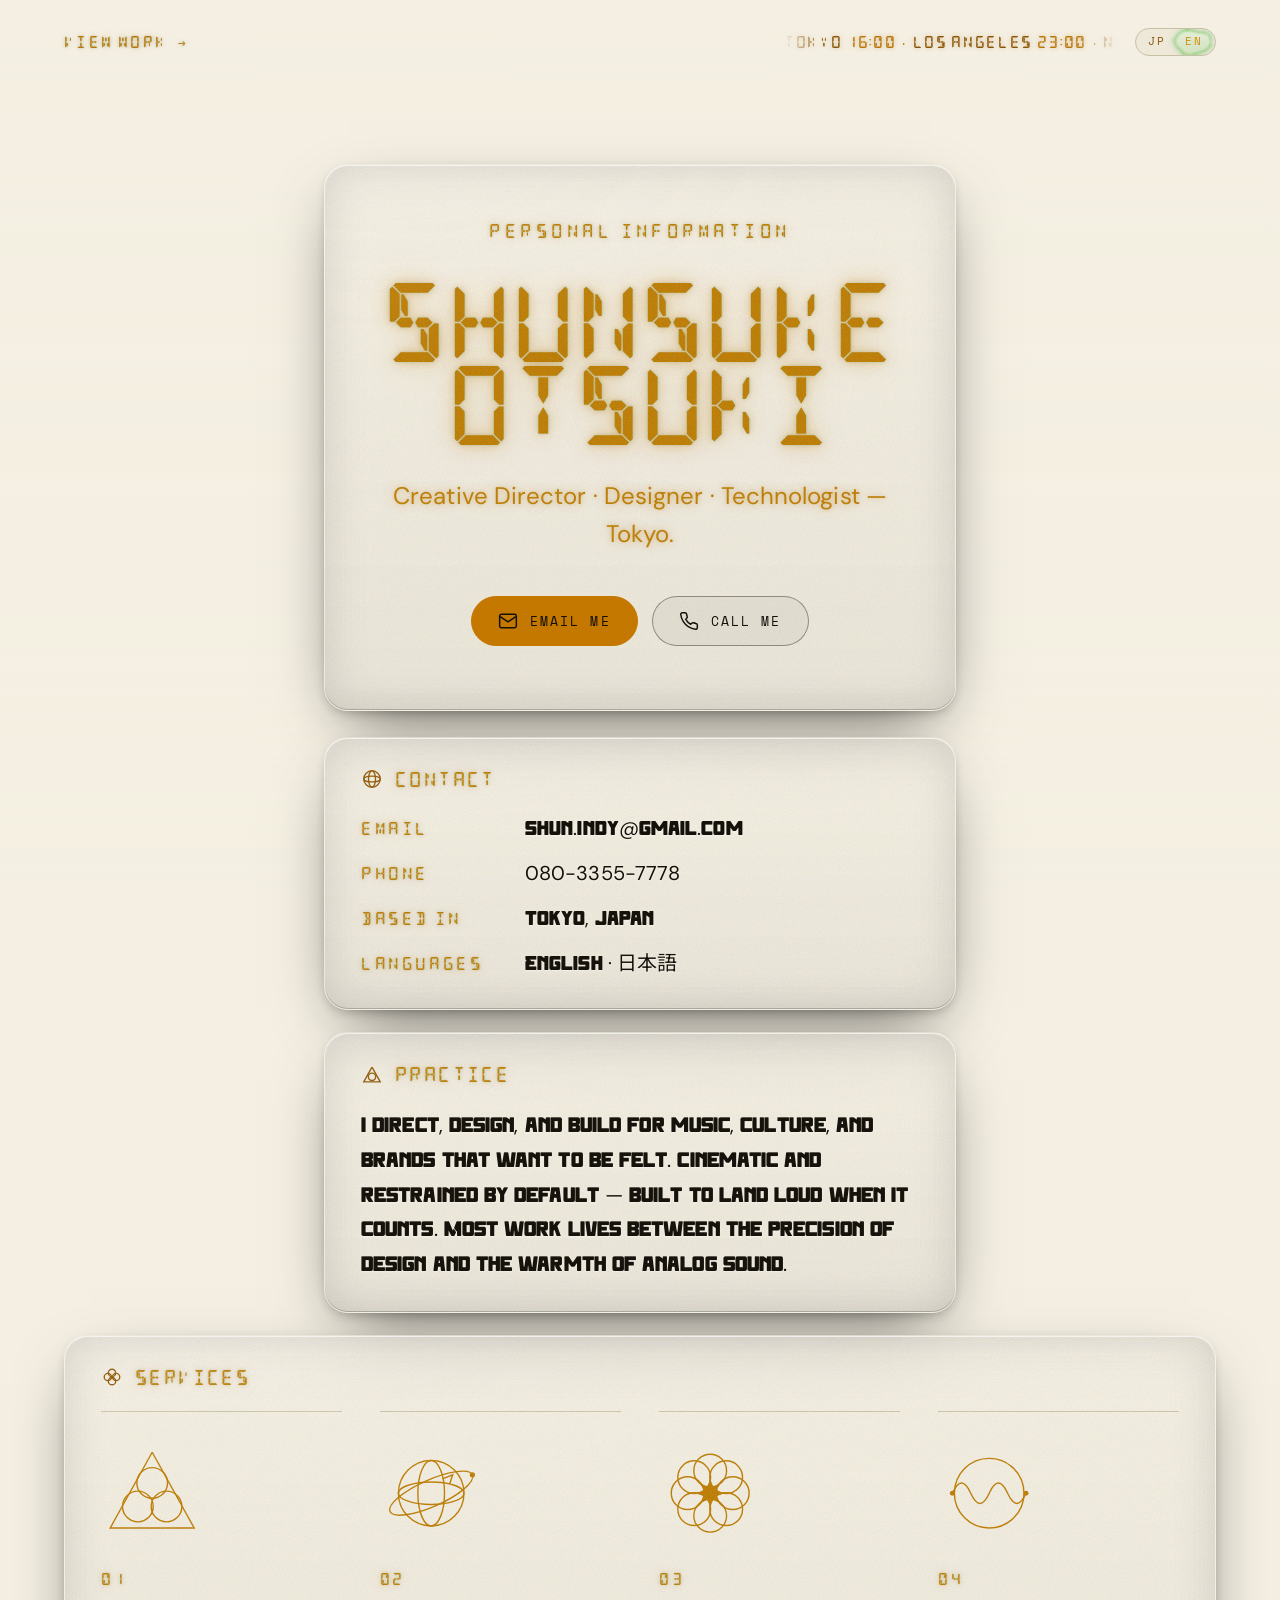
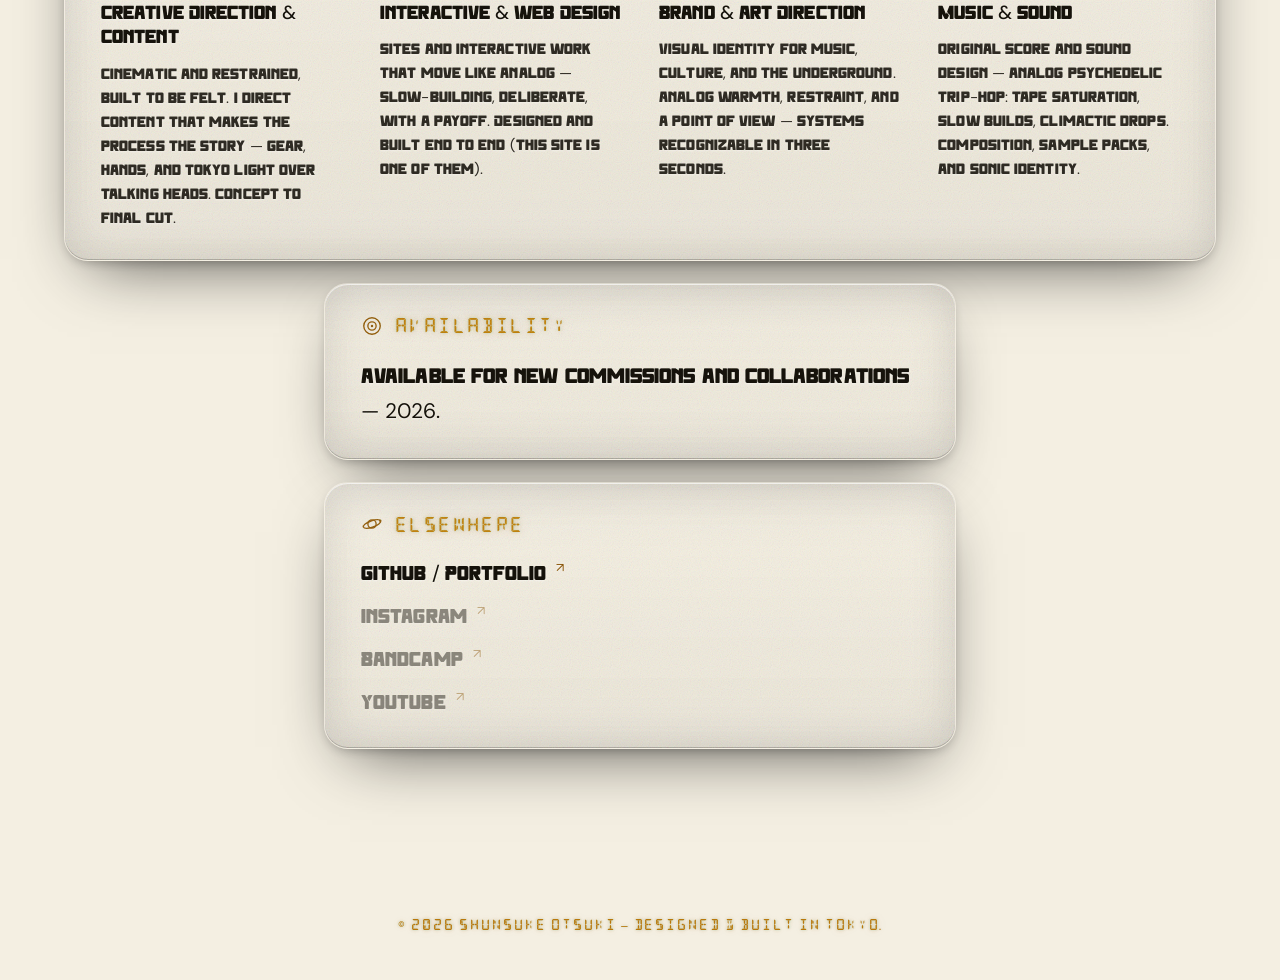
==== commit 5839d646: "Cursor lens: soften to a vague ripple over text, full warp over background Detect the element under " ====
--- a/index.html
+++ b/index.html
@@ -12,8 +12,8 @@
   <link rel="preconnect" href="https://fonts.gstatic.com" crossorigin />
   <link href="https://fonts.googleapis.com/css2?family=Archivo+Black&family=DM+Sans:wght@400;500&family=Noto+Sans+JP:wght@400;500;700&family=Space+Mono:wght@400;700&display=swap" rel="stylesheet" />
 
-  <link rel="stylesheet" href="css/style.css?v=2026061306" />
-  <link rel="stylesheet" href="css/info.css?v=2026061306" />
+  <link rel="stylesheet" href="css/style.css?v=2026061308" />
+  <link rel="stylesheet" href="css/info.css?v=2026061308" />
 
   <script>
     (function () {
@@ -277,7 +277,7 @@
     <p>© <span id="info-year">—</span> Shunsuke Otsuki — <span data-bind="credit">Designed &amp; built in Tokyo.</span></p>
   </footer>
 
-  <script defer src="js/config.js?v=2026061306"></script>
-  <script defer src="js/info.js?v=2026061306"></script>
+  <script defer src="js/config.js?v=2026061308"></script>
+  <script defer src="js/info.js?v=2026061308"></script>
 </body>
 </html>
--- a/css/style.css
+++ b/css/style.css
@@ -1844,6 +1844,15 @@
   -webkit-mask-image: radial-gradient(circle, #000 0%, #000 42%, transparent 72%);
   mask-image: radial-gradient(circle, #000 0%, #000 42%, transparent 72%);
 }
+/* Over text — keep the element the SAME size (no resize churn) but swap to
+ * the gentle ripple filter and tighten the mask so the warp shrinks to a
+ * small, vague ripple. Reading is barely disturbed. */
+.cursor.is-over-text .cursor-lens {
+  -webkit-backdrop-filter: url(#cursor-refract-soft);
+  backdrop-filter: url(#cursor-refract-soft);
+  -webkit-mask-image: radial-gradient(circle, #000 0%, #000 12%, transparent 28%);
+  mask-image: radial-gradient(circle, #000 0%, #000 12%, transparent 28%);
+}
 
 @media (hover: none) {
   html.cursor-none, html.cursor-none * { cursor: auto; }
